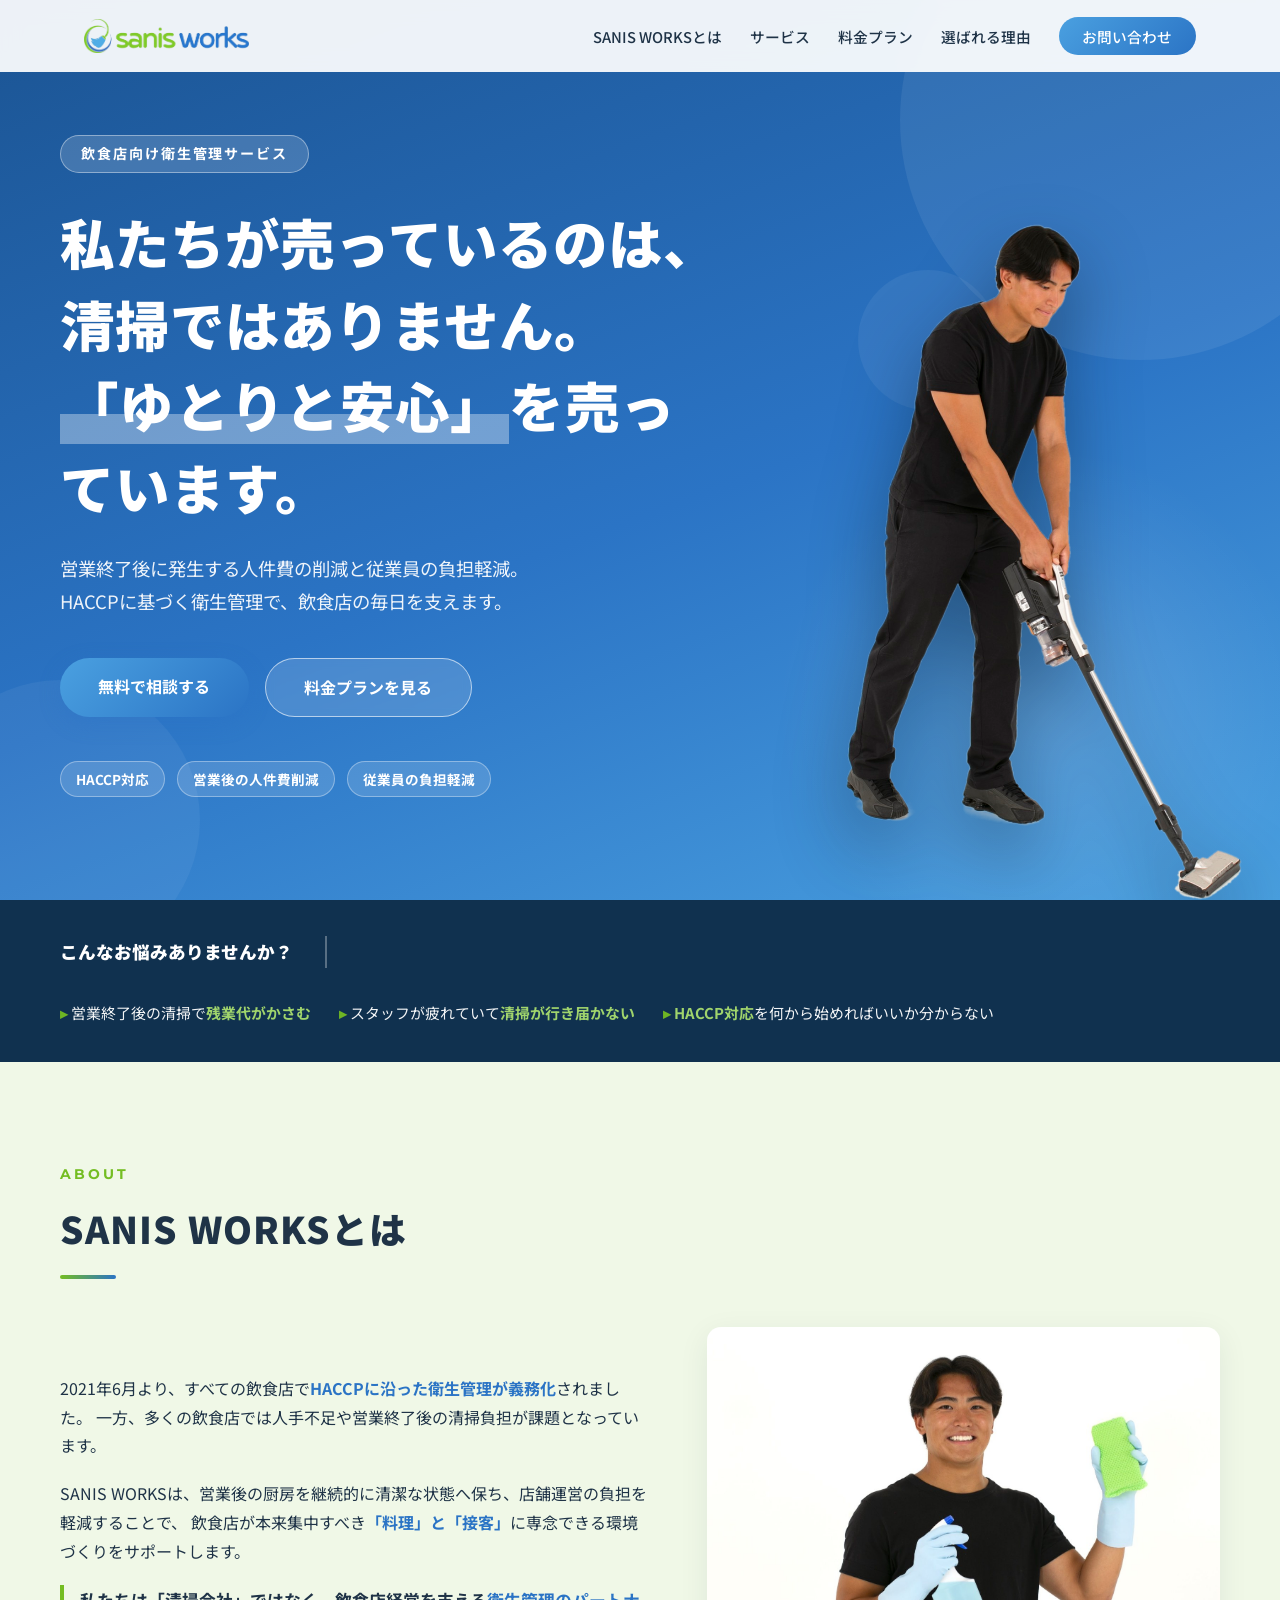
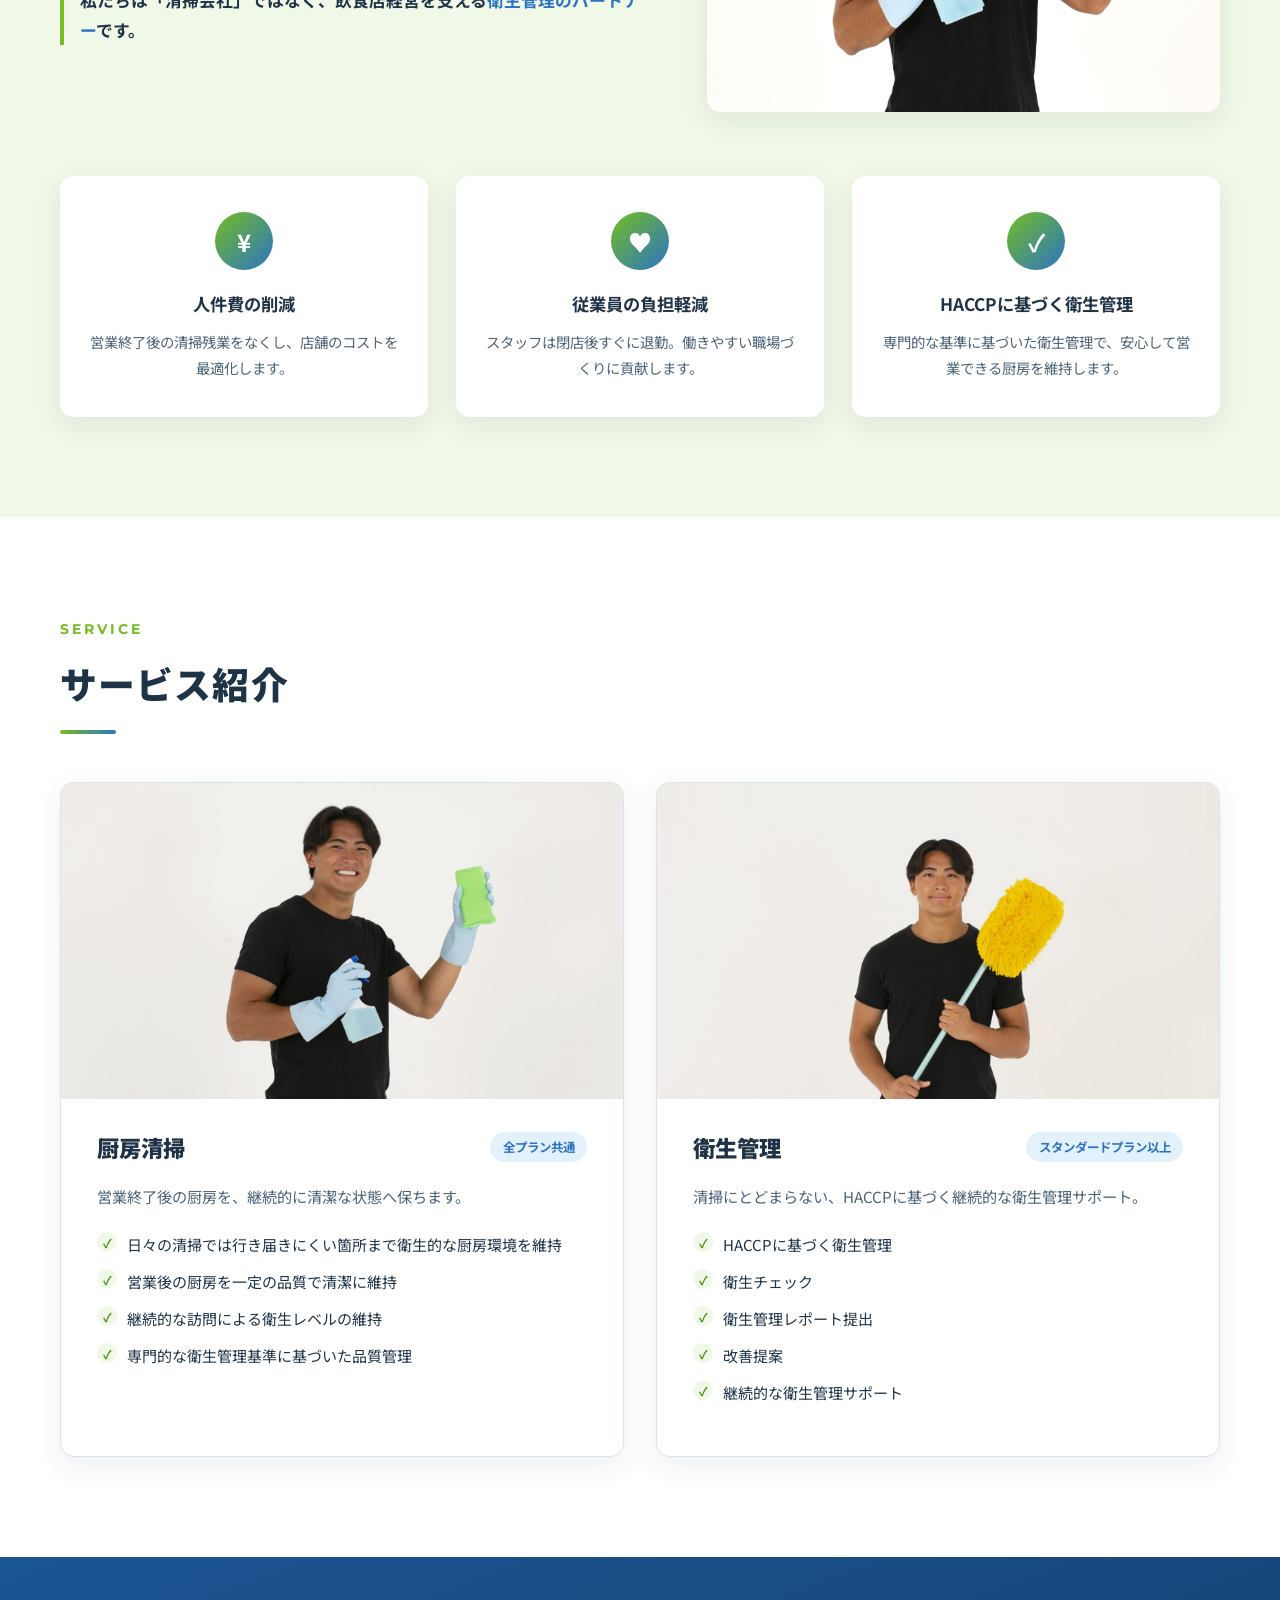
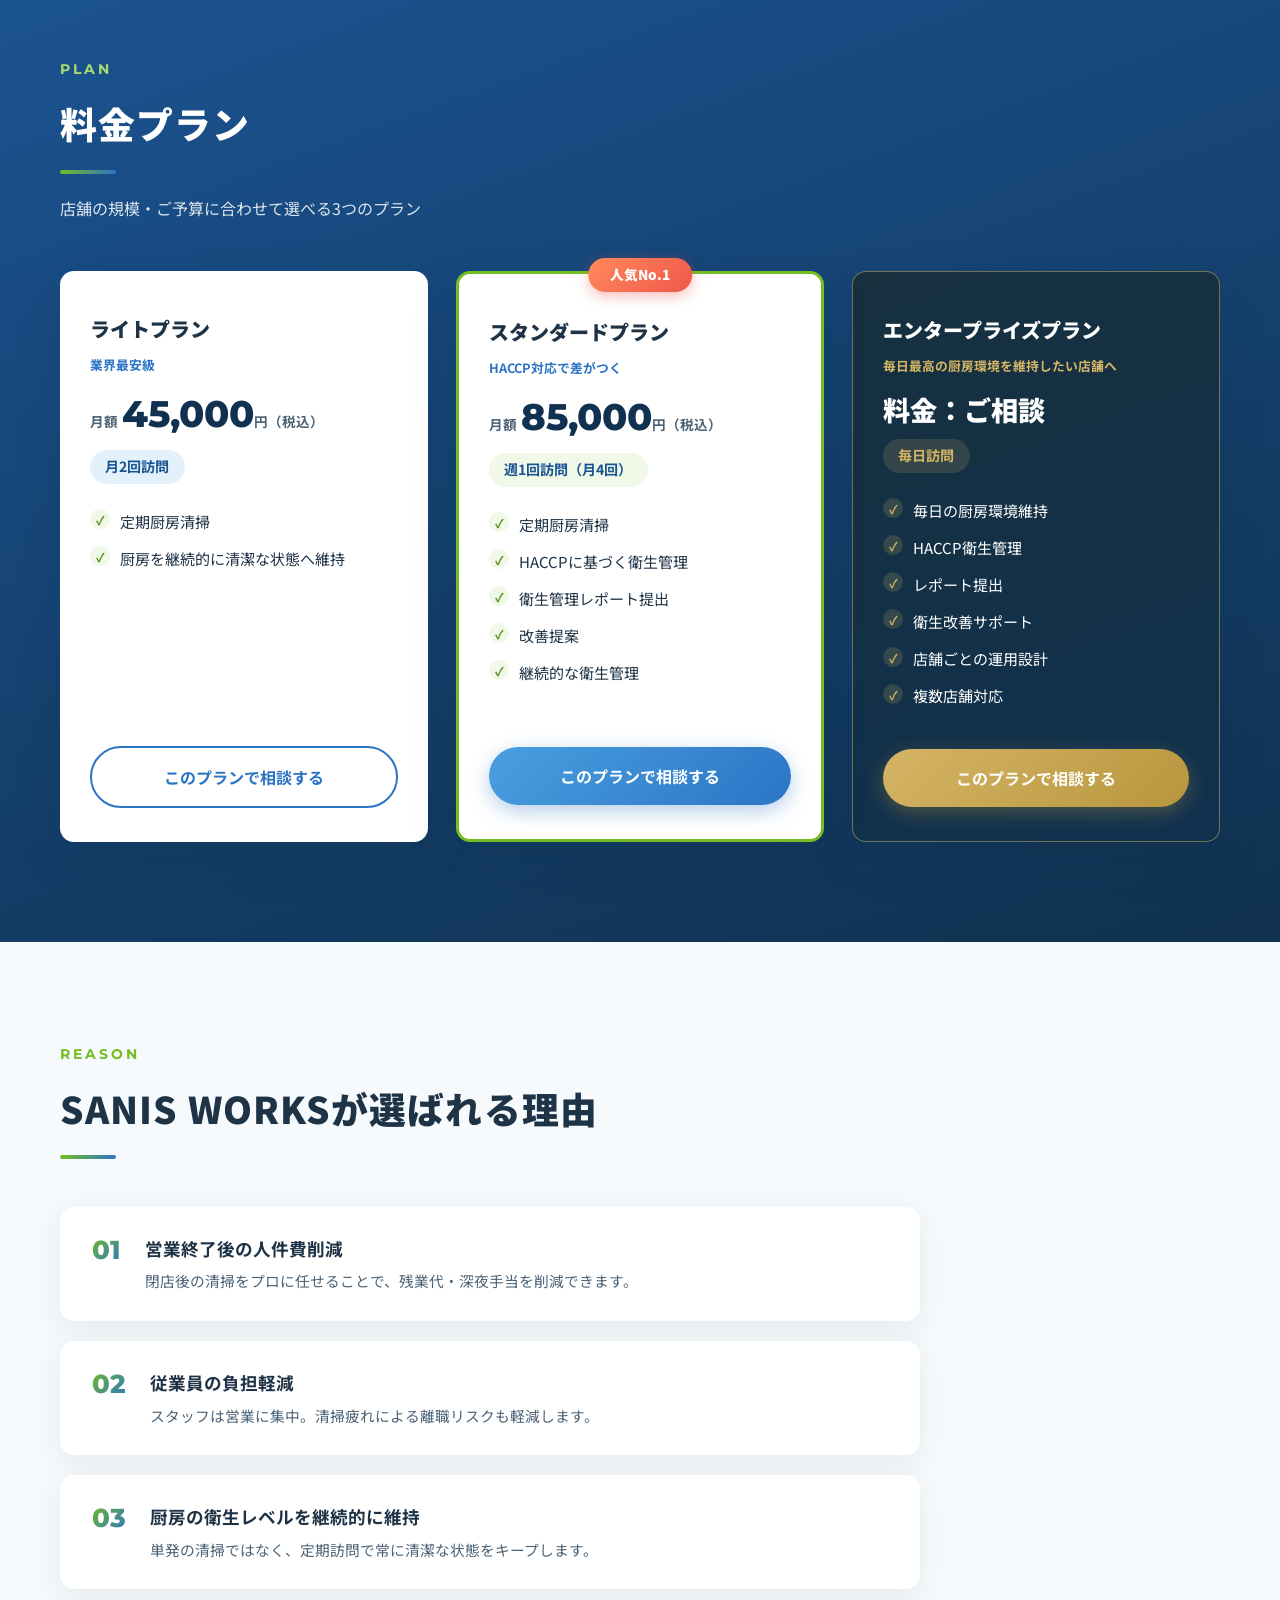
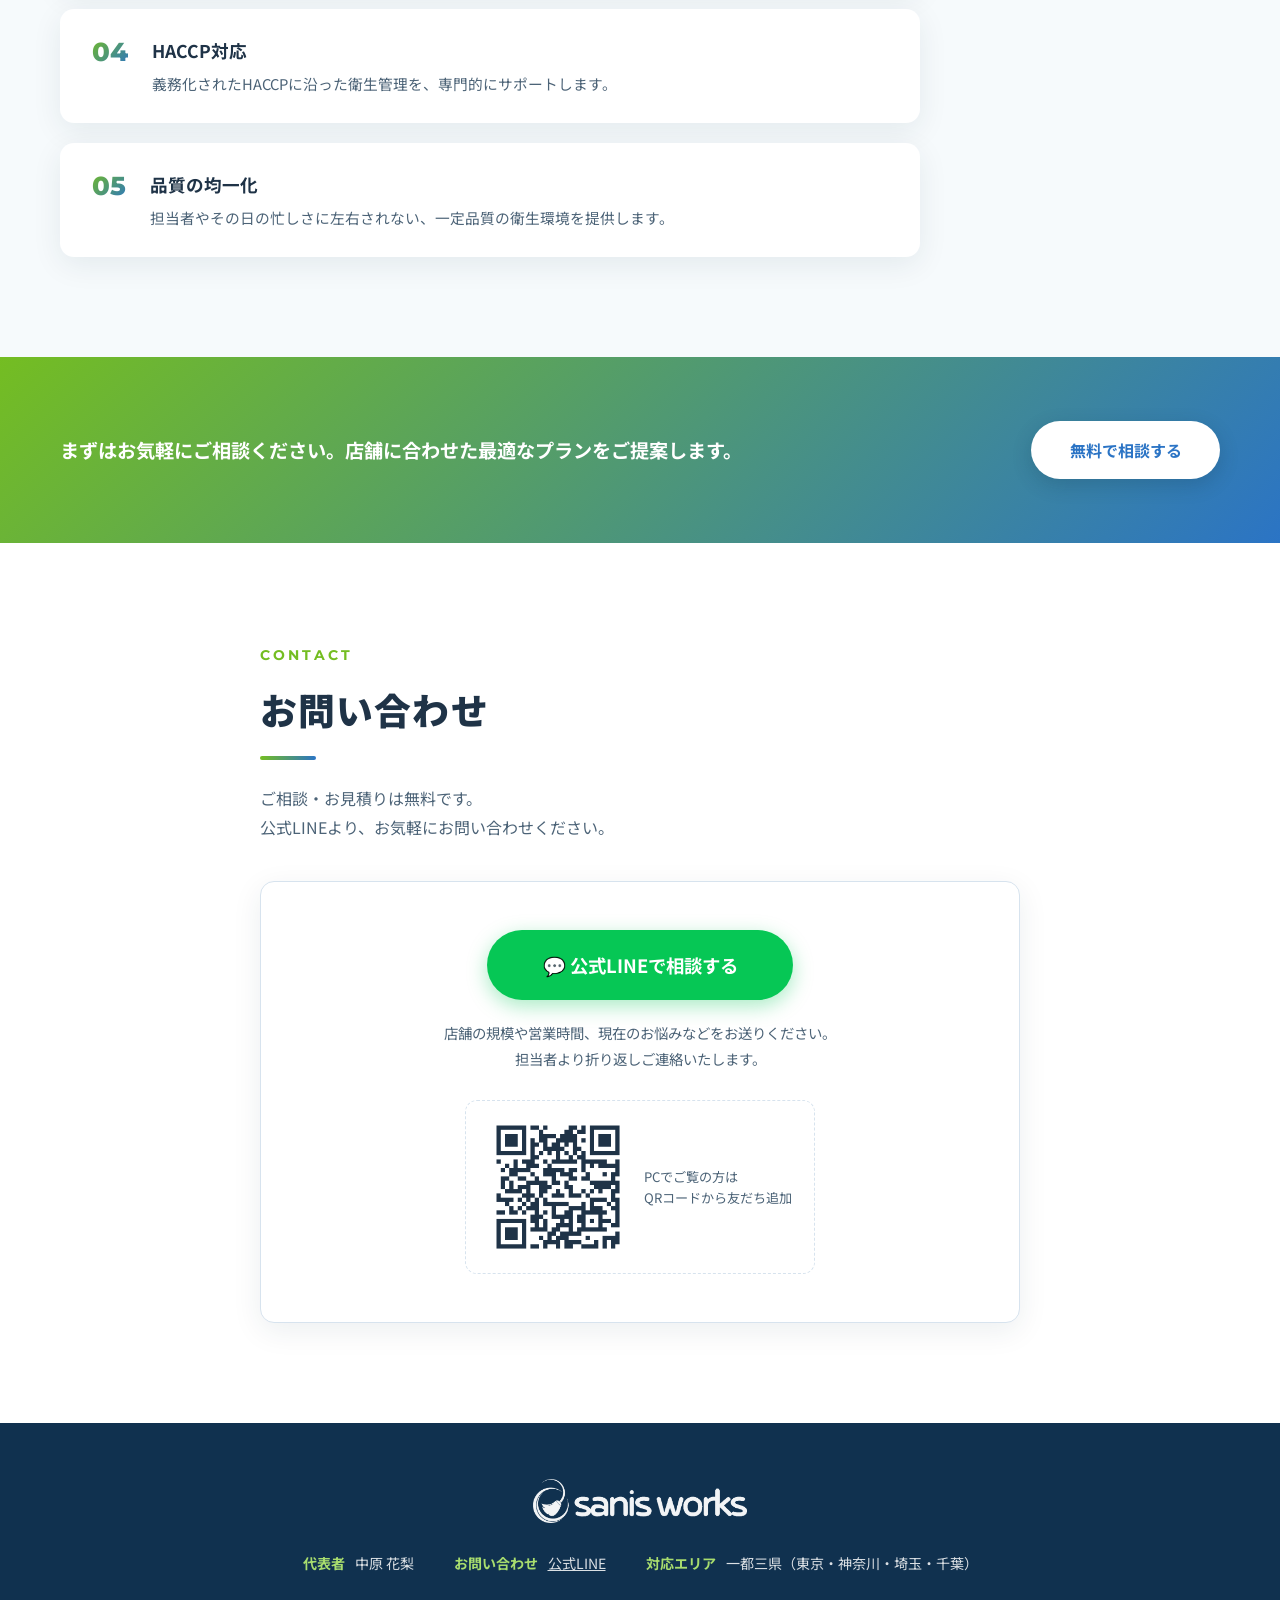
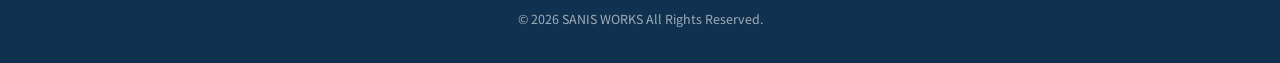
==== index.html @ 3b9fc200 "トップを再構成: 人物を切り抜いて背景に統合 - 掃除機写真の人物をフラッドフィルで切り抜き（hero-cutout.png） - デスクトップ: 右下に接地配置+背後にグロー、モバイル: テキスト下" ====
<!DOCTYPE html>
<html lang="ja">
<head>
  <meta charset="UTF-8">
  <meta name="viewport" content="width=device-width, initial-scale=1.0">
  <title>SANIS WORKS｜飲食店向け衛生管理サービス</title>
  <meta name="description" content="SANIS WORKSは飲食店向けの衛生管理会社です。営業終了後の厨房清掃とHACCPに基づく衛生管理で、人件費削減と従業員の負担軽減を実現します。">
  <meta property="og:title" content="SANIS WORKS｜飲食店向け衛生管理サービス">
  <meta property="og:description" content="私たちが売っているのは、清掃ではありません。営業終了後の人件費削減と従業員の負担軽減——「ゆとりと安心」をお届けします。">
  <meta property="og:type" content="website">
  <!-- TODO: ドメイン取得後、og:image は絶対URL（https://sanisworks.com/img/ogp.jpg）に変更 -->
  <meta property="og:image" content="img/ogp.jpg">
  <link rel="icon" type="image/png" sizes="32x32" href="img/favicon-32.png">
  <link rel="apple-touch-icon" href="img/apple-touch-icon.png">
  <link rel="preconnect" href="https://fonts.googleapis.com">
  <link rel="preconnect" href="https://fonts.gstatic.com" crossorigin>
  <link href="https://fonts.googleapis.com/css2?family=Noto+Sans+JP:wght@400;500;700;900&family=Montserrat:wght@600;700;800&display=swap" rel="stylesheet">
  <link rel="stylesheet" href="css/style.css">
</head>
<body>

  <!-- ヘッダー -->
  <header class="header" id="header">
    <div class="header__inner">
      <a href="#top" class="header__logo">
        <img src="img/logo-h.png" alt="SANIS WORKS">
      </a>
      <nav class="header__nav" id="global-nav" aria-label="グローバルナビゲーション">
        <ul>
          <li><a href="#about">SANIS WORKSとは</a></li>
          <li><a href="#service">サービス</a></li>
          <li><a href="#plan">料金プラン</a></li>
          <li><a href="#reason">選ばれる理由</a></li>
          <li><a href="#contact" class="header__cta">お問い合わせ</a></li>
        </ul>
      </nav>
      <button class="header__burger" id="burger" aria-label="メニューを開く" aria-expanded="false" aria-controls="global-nav">
        <span></span><span></span><span></span>
      </button>
    </div>
  </header>

  <main id="top">

    <!-- ヒーロー -->
    <section class="hero">
      <div class="hero__bg" aria-hidden="true">
        <div class="hero__bubble hero__bubble--1"></div>
        <div class="hero__bubble hero__bubble--2"></div>
        <div class="hero__bubble hero__bubble--3"></div>
      </div>
      <div class="hero__inner">
        <div class="hero__content">
        <p class="hero__eyebrow">飲食店向け衛生管理サービス</p>
        <h1 class="hero__title">
          私たちが売っているのは、<br>
          清掃ではありません。<br>
          <span class="hero__title-em">「ゆとりと安心」</span>を<br class="sp-only">売っています。
        </h1>
        <p class="hero__lead">
          営業終了後に発生する人件費の削減と従業員の負担軽減。<br class="pc-only">
          HACCPに基づく衛生管理で、飲食店の毎日を支えます。
        </p>
        <div class="hero__actions">
          <a href="#contact" class="btn btn--primary">無料で相談する</a>
          <a href="#plan" class="btn btn--ghost">料金プランを見る</a>
        </div>
        <ul class="hero__badges">
          <li>HACCP対応</li>
          <li>営業後の人件費削減</li>
          <li>従業員の負担軽減</li>
        </ul>
        </div>
      </div>
      <div class="hero__figure">
        <img src="img/hero-cutout.png" alt="掃除機で床を清掃するSANIS WORKSのスタッフ" width="720" height="1226">
      </div>
    </section>

    <!-- 課題提起バー -->
    <section class="problems" aria-label="飲食店のよくある課題">
      <div class="problems__inner">
        <p class="problems__title">こんなお悩みありませんか？</p>
        <ul class="problems__list">
          <li>営業終了後の清掃で<strong>残業代がかさむ</strong></li>
          <li>スタッフが疲れていて<strong>清掃が行き届かない</strong></li>
          <li><strong>HACCP対応</strong>を何から始めればいいか分からない</li>
        </ul>
      </div>
    </section>

    <!-- SANIS WORKSについて -->
    <section class="section about" id="about">
      <div class="section__inner">
        <p class="section__label">About</p>
        <h2 class="section__title">SANIS WORKSとは</h2>
        <div class="about__grid">
          <div class="about__text">
            <p>
              2021年6月より、すべての飲食店で<strong>HACCPに沿った衛生管理が義務化</strong>されました。
              一方、多くの飲食店では人手不足や営業終了後の清掃負担が課題となっています。
            </p>
            <p>
              SANIS WORKSは、営業後の厨房を継続的に清潔な状態へ保ち、店舗運営の負担を軽減することで、
              飲食店が本来集中すべき<strong>「料理」と「接客」</strong>に専念できる環境づくりをサポートします。
            </p>
            <p class="about__note">
              私たちは「清掃会社」ではなく、飲食店経営を支える<strong>衛生管理のパートナー</strong>です。
            </p>
          </div>
          <div class="about__visual">
            <img src="img/about.jpg" alt="笑顔で清掃道具を手にするSANIS WORKSのスタッフ">
          </div>
        </div>
        <div class="about__values">
          <div class="value-card">
            <div class="value-card__icon" aria-hidden="true">¥</div>
            <h3>人件費の削減</h3>
            <p>営業終了後の清掃残業をなくし、店舗のコストを最適化します。</p>
          </div>
          <div class="value-card">
            <div class="value-card__icon" aria-hidden="true">♥</div>
            <h3>従業員の負担軽減</h3>
            <p>スタッフは閉店後すぐに退勤。働きやすい職場づくりに貢献します。</p>
          </div>
          <div class="value-card">
            <div class="value-card__icon" aria-hidden="true">✓</div>
            <h3>HACCPに基づく衛生管理</h3>
            <p>専門的な基準に基づいた衛生管理で、安心して営業できる厨房を維持します。</p>
          </div>
        </div>
      </div>
    </section>

    <!-- サービス紹介 -->
    <section class="section service" id="service">
      <div class="section__inner">
        <p class="section__label">Service</p>
        <h2 class="section__title">サービス紹介</h2>
        <div class="service__grid">
          <article class="service-card">
            <div class="service-card__photo">
              <img src="img/service-cleaning.jpg" alt="清掃機材で床を清掃するスタッフ">
            </div>
            <div class="service-card__head">
              <h3>厨房清掃</h3>
              <p class="service-card__sub">全プラン共通</p>
            </div>
            <p class="service-card__lead">営業終了後の厨房を、継続的に清潔な状態へ保ちます。</p>
            <ul class="check-list">
              <li>日々の清掃では行き届きにくい箇所まで衛生的な厨房環境を維持</li>
              <li>営業後の厨房を一定の品質で清潔に維持</li>
              <li>継続的な訪問による衛生レベルの維持</li>
              <li>専門的な衛生管理基準に基づいた品質管理</li>
            </ul>
          </article>
          <article class="service-card">
            <div class="service-card__photo">
              <img src="img/service-hygiene.jpg" alt="除菌スプレーとスポンジを手にするスタッフ">
            </div>
            <div class="service-card__head">
              <h3>衛生管理</h3>
              <p class="service-card__sub">スタンダードプラン以上</p>
            </div>
            <p class="service-card__lead">清掃にとどまらない、HACCPに基づく継続的な衛生管理サポート。</p>
            <ul class="check-list">
              <li>HACCPに基づく衛生管理</li>
              <li>衛生チェック</li>
              <li>衛生管理レポート提出</li>
              <li>改善提案</li>
              <li>継続的な衛生管理サポート</li>
            </ul>
          </article>
        </div>
      </div>
    </section>

    <!-- 料金プラン -->
    <section class="section plan" id="plan">
      <div class="section__inner">
        <p class="section__label section__label--light">Plan</p>
        <h2 class="section__title section__title--light">料金プラン</h2>
        <p class="plan__lead">店舗の規模・ご予算に合わせて選べる3つのプラン</p>
        <div class="plan__grid">

          <article class="plan-card">
            <h3 class="plan-card__name">ライトプラン</h3>
            <p class="plan-card__tag">業界最安級</p>
            <p class="plan-card__price"><span class="plan-card__yen">月額</span>45,000<span class="plan-card__unit">円（税込）</span></p>
            <p class="plan-card__visit">月2回訪問</p>
            <ul class="check-list">
              <li>定期厨房清掃</li>
              <li>厨房を継続的に清潔な状態へ維持</li>
            </ul>
            <a href="#contact" class="btn btn--outline">このプランで相談する</a>
          </article>

          <article class="plan-card plan-card--featured">
            <p class="plan-card__ribbon">人気No.1</p>
            <h3 class="plan-card__name">スタンダードプラン</h3>
            <p class="plan-card__tag">HACCP対応で差がつく</p>
            <p class="plan-card__price"><span class="plan-card__yen">月額</span>85,000<span class="plan-card__unit">円（税込）</span></p>
            <p class="plan-card__visit">週1回訪問（月4回）</p>
            <ul class="check-list">
              <li>定期厨房清掃</li>
              <li>HACCPに基づく衛生管理</li>
              <li>衛生管理レポート提出</li>
              <li>改善提案</li>
              <li>継続的な衛生管理</li>
            </ul>
            <a href="#contact" class="btn btn--primary">このプランで相談する</a>
          </article>

          <article class="plan-card plan-card--premium">
            <h3 class="plan-card__name">エンタープライズプラン</h3>
            <p class="plan-card__tag">毎日最高の厨房環境を維持したい店舗へ</p>
            <p class="plan-card__price plan-card__price--consult">料金：ご相談</p>
            <p class="plan-card__visit">毎日訪問</p>
            <ul class="check-list">
              <li>毎日の厨房環境維持</li>
              <li>HACCP衛生管理</li>
              <li>レポート提出</li>
              <li>衛生改善サポート</li>
              <li>店舗ごとの運用設計</li>
              <li>複数店舗対応</li>
            </ul>
            <a href="#contact" class="btn btn--gold">このプランで相談する</a>
          </article>

        </div>
      </div>
    </section>

    <!-- 選ばれる理由 -->
    <section class="section reason" id="reason">
      <div class="section__inner">
        <p class="section__label">Reason</p>
        <h2 class="section__title">SANIS WORKSが選ばれる理由</h2>
        <ol class="reason__list">
          <li class="reason-item">
            <span class="reason-item__num">01</span>
            <div>
              <h3>営業終了後の人件費削減</h3>
              <p>閉店後の清掃をプロに任せることで、残業代・深夜手当を削減できます。</p>
            </div>
          </li>
          <li class="reason-item">
            <span class="reason-item__num">02</span>
            <div>
              <h3>従業員の負担軽減</h3>
              <p>スタッフは営業に集中。清掃疲れによる離職リスクも軽減します。</p>
            </div>
          </li>
          <li class="reason-item">
            <span class="reason-item__num">03</span>
            <div>
              <h3>厨房の衛生レベルを継続的に維持</h3>
              <p>単発の清掃ではなく、定期訪問で常に清潔な状態をキープします。</p>
            </div>
          </li>
          <li class="reason-item">
            <span class="reason-item__num">04</span>
            <div>
              <h3>HACCP対応</h3>
              <p>義務化されたHACCPに沿った衛生管理を、専門的にサポートします。</p>
            </div>
          </li>
          <li class="reason-item">
            <span class="reason-item__num">05</span>
            <div>
              <h3>品質の均一化</h3>
              <p>担当者やその日の忙しさに左右されない、一定品質の衛生環境を提供します。</p>
            </div>
          </li>
        </ol>
      </div>
    </section>

    <!-- CTA -->
    <section class="cta-band">
      <div class="cta-band__inner">
        <p class="cta-band__text">まずはお気軽にご相談ください。<br class="sp-only">店舗に合わせた最適なプランをご提案します。</p>
        <a href="#contact" class="btn btn--white">無料で相談する</a>
      </div>
    </section>

    <!-- お問い合わせ -->
    <section class="section contact" id="contact">
      <div class="section__inner section__inner--narrow">
        <p class="section__label">Contact</p>
        <h2 class="section__title">お問い合わせ</h2>
        <p class="contact__lead">
          ご相談・お見積りは無料です。<br>
          公式LINEより、お気軽にお問い合わせください。
        </p>
        <div class="contact__line">
          <a href="https://line.me/R/ti/p/@403xkrav" target="_blank" rel="noopener" class="btn btn--line">公式LINEで相談する</a>
          <p class="contact__line-note">店舗の規模や営業時間、現在のお悩みなどをお送りください。<br>担当者より折り返しご連絡いたします。</p>
          <div class="contact__qr">
            <img src="img/line-qr.png" alt="SANIS WORKS 公式LINE 友だち追加用QRコード" width="140" height="140">
            <p>PCでご覧の方は<br>QRコードから友だち追加</p>
          </div>
        </div>
      </div>
    </section>

  </main>

  <!-- フッター -->
  <footer class="footer">
    <div class="footer__inner">
      <p class="footer__logo"><img src="img/logo-h-white.png" alt="SANIS WORKS"></p>
      <dl class="footer__info">
        <div><dt>代表者</dt><dd>中原 花梨</dd></div>
        <div><dt>お問い合わせ</dt><dd><a href="https://line.me/R/ti/p/@403xkrav" target="_blank" rel="noopener">公式LINE</a></dd></div>
        <div><dt>対応エリア</dt><dd>一都三県（東京・神奈川・埼玉・千葉）</dd></div>
      </dl>
      <p class="footer__copy">&copy; <span id="year">2026</span> SANIS WORKS All Rights Reserved.</p>
    </div>
  </footer>

  <script src="js/main.js"></script>
</body>
</html>
---- css/style.css ----
/* =====================================================
   SANIS WORKS — 飲食店向け衛生管理サービス
   ===================================================== */

:root {
  /* ロゴから採取したブランドカラー */
  --c-primary: #2b74c5;        /* ロゴブルー（信頼） */
  --c-primary-dark: #1b5493;
  --c-accent: #74bd22;         /* ロゴグリーン（清潔感・フレッシュ） */
  --c-sky-deep: #4aa0e0;       /* ロゴスカイブルー */
  --c-sky: #e3f1fc;
  --c-mint: #f0f8e7;
  --c-navy: #10314f;           /* 濃紺（エンタープライズ・フッター） */
  --c-gold: #b8963e;
  --c-text: #1f3347;
  --c-text-sub: #4c6377;
  --c-bg: #ffffff;
  --c-line: #d7e3ee;
  --font-jp: "Noto Sans JP", "Hiragino Kaku Gothic ProN", sans-serif;
  --font-en: "Montserrat", sans-serif;
  --header-h: 72px;
  --radius: 14px;
  --shadow: 0 8px 30px rgba(15, 46, 61, 0.08);
  --shadow-lg: 0 16px 48px rgba(15, 46, 61, 0.14);
}

* { margin: 0; padding: 0; box-sizing: border-box; }

html { scroll-behavior: smooth; scroll-padding-top: var(--header-h); }

body {
  font-family: var(--font-jp);
  color: var(--c-text);
  background: var(--c-bg);
  line-height: 1.8;
  -webkit-font-smoothing: antialiased;
}

img { max-width: 100%; height: auto; display: block; }
ul, ol { list-style: none; }
a { color: inherit; text-decoration: none; }

.sp-only { display: none; }
@media (max-width: 767px) {
  .sp-only { display: inline; }
  .pc-only { display: none; }
}

/* ---------- ボタン ---------- */
.btn {
  display: inline-block;
  padding: 0.9em 2.4em;
  border-radius: 999px;
  font-weight: 700;
  font-size: 1rem;
  text-align: center;
  transition: transform 0.2s ease, box-shadow 0.2s ease, background 0.2s ease, color 0.2s ease;
  cursor: pointer;
  border: none;
}
.btn:hover { transform: translateY(-2px); }

.btn--primary {
  background: linear-gradient(135deg, var(--c-sky-deep), var(--c-primary));
  color: #fff;
  box-shadow: 0 6px 20px rgba(43, 116, 197, 0.35);
}
.btn--primary:hover { box-shadow: 0 10px 26px rgba(43, 116, 197, 0.45); }

.btn--ghost {
  background: rgba(255, 255, 255, 0.14);
  color: #fff;
  border: 1px solid rgba(255, 255, 255, 0.6);
  backdrop-filter: blur(4px);
}
.btn--ghost:hover { background: rgba(255, 255, 255, 0.26); }

.btn--outline {
  background: #fff;
  color: var(--c-primary);
  border: 2px solid var(--c-primary);
}
.btn--outline:hover { background: var(--c-sky); }

.btn--gold {
  background: linear-gradient(135deg, #d4b565, var(--c-gold));
  color: #fff;
  box-shadow: 0 6px 20px rgba(184, 150, 62, 0.35);
}

.btn--white {
  background: #fff;
  color: var(--c-primary);
  box-shadow: 0 6px 20px rgba(15, 46, 61, 0.2);
}

.btn--wide { width: 100%; font-size: 1.1rem; padding: 1.1em; }

/* ---------- ヘッダー ---------- */
.header {
  position: fixed;
  inset: 0 0 auto 0;
  height: var(--header-h);
  background: rgba(255, 255, 255, 0.92);
  backdrop-filter: blur(10px);
  z-index: 100;
  transition: box-shadow 0.3s ease;
}
.header.is-scrolled { box-shadow: 0 2px 16px rgba(15, 46, 61, 0.1); }

.header__inner {
  max-width: 1160px;
  margin: 0 auto;
  height: 100%;
  padding: 0 24px;
  display: flex;
  align-items: center;
  justify-content: space-between;
}

.header__logo {
  display: flex;
  align-items: center;
}
.header__logo img { height: 34px; width: auto; }

.header__nav ul {
  display: flex;
  align-items: center;
  gap: 28px;
}
.header__nav a {
  font-size: 0.92rem;
  font-weight: 500;
  color: var(--c-text);
  position: relative;
}
.header__nav a:not(.header__cta)::after {
  content: "";
  position: absolute;
  left: 0;
  bottom: -6px;
  width: 100%;
  height: 2px;
  background: var(--c-accent);
  transform: scaleX(0);
  transition: transform 0.25s ease;
}
.header__nav a:not(.header__cta):hover::after { transform: scaleX(1); }

.header__cta {
  background: linear-gradient(135deg, var(--c-sky-deep), var(--c-primary));
  color: #fff !important;
  padding: 0.6em 1.6em;
  border-radius: 999px;
  font-weight: 700;
}

.header__burger { display: none; }

/* ---------- ヒーロー ---------- */
.hero {
  position: relative;
  min-height: min(100svh, 920px);
  display: flex;
  align-items: center;
  background: linear-gradient(160deg, var(--c-primary-dark) 0%, var(--c-primary) 55%, var(--c-sky-deep) 100%);
  overflow: hidden;
  padding: calc(var(--header-h) + 40px) 24px 80px;
}

.hero__bg { position: absolute; inset: 0; pointer-events: none; }
.hero__bubble {
  position: absolute;
  border-radius: 50%;
  background: rgba(255, 255, 255, 0.07);
}
.hero__bubble--1 { width: 480px; height: 480px; top: -120px; right: -100px; }
.hero__bubble--2 { width: 280px; height: 280px; bottom: -60px; left: -80px; background: rgba(255,255,255,0.05); }
.hero__bubble--3 { width: 140px; height: 140px; top: 30%; right: 22%; background: rgba(255,255,255,0.06); }

.hero__inner {
  position: relative;
  max-width: 1160px;
  margin: 0 auto;
  width: 100%;
  color: #fff;
}

.hero__content {
  max-width: 660px;
  position: relative;
  z-index: 2;
}

/* 人物切り抜き: 背景に直接立たせる */
.hero__figure {
  position: absolute;
  bottom: 0;
  right: max(3vw, calc((100% - 1300px) / 2));
  width: clamp(280px, 31vw, 450px);
  z-index: 1;
  pointer-events: none;
}
.hero__figure::before {
  content: "";
  position: absolute;
  left: 50%;
  bottom: -12%;
  width: 135%;
  aspect-ratio: 1;
  transform: translateX(-50%);
  border-radius: 50%;
  background: radial-gradient(circle, rgba(255, 255, 255, 0.16) 0%, rgba(255, 255, 255, 0.05) 45%, transparent 70%);
}
.hero__figure img {
  position: relative;
  width: 100%;
  display: block;
  filter: drop-shadow(0 30px 36px rgba(7, 28, 48, 0.45));
}

.hero__eyebrow {
  display: inline-block;
  font-size: 0.88rem;
  font-weight: 700;
  letter-spacing: 0.14em;
  background: rgba(255, 255, 255, 0.16);
  border: 1px solid rgba(255, 255, 255, 0.4);
  padding: 0.4em 1.4em;
  border-radius: 999px;
  margin-bottom: 28px;
}

.hero__title {
  font-size: clamp(1.9rem, 4.6vw, 3.4rem);
  font-weight: 900;
  line-height: 1.5;
  letter-spacing: 0.02em;
  margin-bottom: 24px;
  text-wrap: balance;
}
.hero__title-em {
  background: linear-gradient(transparent 62%, rgba(255, 255, 255, 0.35) 62%);
  padding: 0 0.08em;
}

.hero__lead {
  font-size: clamp(0.95rem, 1.6vw, 1.15rem);
  opacity: 0.92;
  margin-bottom: 40px;
}

.hero__actions {
  display: flex;
  gap: 16px;
  flex-wrap: wrap;
  margin-bottom: 44px;
}

.hero__badges {
  display: flex;
  gap: 12px;
  flex-wrap: wrap;
}
.hero__badges li {
  font-size: 0.85rem;
  font-weight: 700;
  background: rgba(255, 255, 255, 0.14);
  border: 1px solid rgba(255, 255, 255, 0.35);
  padding: 0.35em 1.1em;
  border-radius: 999px;
}

/* ---------- 課題提起 ---------- */
.problems {
  background: var(--c-navy);
  color: #fff;
  padding: 36px 24px;
}
.problems__inner {
  max-width: 1160px;
  margin: 0 auto;
  display: flex;
  align-items: center;
  gap: 32px;
  flex-wrap: wrap;
}
.problems__title {
  font-weight: 900;
  font-size: 1.1rem;
  white-space: nowrap;
  border-right: 2px solid rgba(255,255,255,0.3);
  padding-right: 32px;
}
.problems__list {
  display: flex;
  gap: 28px;
  flex-wrap: wrap;
  font-size: 0.93rem;
  opacity: 0.95;
}
.problems__list li::before { content: "▸ "; color: var(--c-accent); font-weight: 700; }
.problems__list strong { color: #a8dd6e; }

/* ---------- セクション共通 ---------- */
.section { padding: 100px 24px; }
.section__inner { max-width: 1160px; margin: 0 auto; }
.section__inner--narrow { max-width: 760px; }

.section__label {
  font-family: var(--font-en);
  font-weight: 700;
  font-size: 0.85rem;
  letter-spacing: 0.22em;
  text-transform: uppercase;
  color: var(--c-accent);
  margin-bottom: 8px;
}
.section__title {
  font-size: clamp(1.6rem, 3.2vw, 2.3rem);
  font-weight: 900;
  letter-spacing: 0.03em;
  margin-bottom: 48px;
  position: relative;
  padding-bottom: 18px;
}
.section__title::after {
  content: "";
  position: absolute;
  left: 0;
  bottom: 0;
  width: 56px;
  height: 4px;
  border-radius: 2px;
  background: linear-gradient(90deg, var(--c-accent), var(--c-primary));
}
.section__label--light { color: #a8dd6e; }
.section__title--light { color: #fff; }

/* ---------- About ---------- */
.about { background: var(--c-mint); }

.about__grid {
  display: grid;
  grid-template-columns: 1.15fr 1fr;
  gap: 56px;
  align-items: center;
  margin-bottom: 64px;
}
.about__text p { margin-bottom: 1.2em; }
.about__text strong { color: var(--c-primary); }
.about__note {
  font-weight: 700;
  font-size: 1.05rem;
  border-left: 4px solid var(--c-accent);
  padding-left: 16px;
}

.about__visual img {
  aspect-ratio: 4 / 3;
  width: 100%;
  object-fit: cover;
  border-radius: var(--radius);
  box-shadow: var(--shadow);
}

.about__values {
  display: grid;
  grid-template-columns: repeat(3, 1fr);
  gap: 28px;
}
.value-card {
  background: #fff;
  border-radius: var(--radius);
  padding: 36px 28px;
  box-shadow: var(--shadow);
  text-align: center;
  transition: transform 0.25s ease, box-shadow 0.25s ease;
}
.value-card:hover { transform: translateY(-6px); box-shadow: var(--shadow-lg); }
.value-card__icon {
  width: 58px;
  height: 58px;
  margin: 0 auto 18px;
  border-radius: 50%;
  background: linear-gradient(135deg, var(--c-accent), var(--c-primary));
  color: #fff;
  font-size: 1.5rem;
  font-weight: 700;
  display: grid;
  place-items: center;
}
.value-card h3 { font-size: 1.08rem; margin-bottom: 10px; }
.value-card p { font-size: 0.9rem; color: var(--c-text-sub); }

/* ---------- Service ---------- */
.service__grid {
  display: grid;
  grid-template-columns: 1fr 1fr;
  gap: 32px;
}
.service-card {
  border: 1px solid var(--c-line);
  border-radius: var(--radius);
  padding: 40px 36px;
  background: #fff;
  box-shadow: var(--shadow);
  overflow: hidden;
  transition: transform 0.25s ease, box-shadow 0.25s ease;
}
.service-card__photo {
  margin: -40px -36px 28px;
  background: #fafcfe;
}
.service-card__photo img {
  width: 100%;
  aspect-ratio: 16 / 9;
  object-fit: cover;
  display: block;
}
.service-card:hover { transform: translateY(-6px); box-shadow: var(--shadow-lg); }
.service-card__head {
  display: flex;
  align-items: center;
  justify-content: space-between;
  gap: 12px;
  flex-wrap: wrap;
  margin-bottom: 16px;
}
.service-card__head h3 { font-size: 1.4rem; font-weight: 900; }
.service-card__sub {
  font-size: 0.78rem;
  font-weight: 700;
  color: var(--c-primary);
  background: var(--c-sky);
  padding: 0.3em 1em;
  border-radius: 999px;
}
.service-card__lead { color: var(--c-text-sub); margin-bottom: 20px; font-size: 0.95rem; }

.check-list li {
  position: relative;
  padding-left: 30px;
  margin-bottom: 10px;
  font-size: 0.94rem;
}
.check-list li::before {
  content: "✓";
  position: absolute;
  left: 0;
  top: 0.1em;
  width: 20px;
  height: 20px;
  border-radius: 50%;
  background: var(--c-mint);
  color: #4f8c12;
  font-size: 0.75rem;
  font-weight: 700;
  display: grid;
  place-items: center;
}

/* ---------- Plan ---------- */
.plan {
  background: linear-gradient(160deg, var(--c-primary-dark), var(--c-navy));
}
.plan__lead {
  color: rgba(255, 255, 255, 0.85);
  margin: -28px 0 48px;
}
.plan__grid {
  display: grid;
  grid-template-columns: repeat(3, 1fr);
  gap: 28px;
  align-items: stretch;
}

.plan-card {
  background: #fff;
  border-radius: var(--radius);
  padding: 40px 30px 34px;
  display: flex;
  flex-direction: column;
  gap: 6px;
  box-shadow: var(--shadow-lg);
  position: relative;
  transition: transform 0.25s ease;
}
.plan-card:hover { transform: translateY(-6px); }

.plan-card__name { font-size: 1.25rem; font-weight: 900; }
.plan-card__tag {
  font-size: 0.8rem;
  font-weight: 700;
  color: var(--c-primary);
  margin-bottom: 10px;
}
.plan-card__price {
  font-family: var(--font-en);
  font-size: 2.3rem;
  font-weight: 800;
  color: var(--c-navy);
  line-height: 1.2;
}
.plan-card__yen, .plan-card__unit {
  font-family: var(--font-jp);
  font-size: 0.85rem;
  font-weight: 700;
  color: var(--c-text-sub);
}
.plan-card__yen { margin-right: 4px; }
.plan-card__price--consult { font-size: 1.7rem; font-family: var(--font-jp); font-weight: 900; }
.plan-card__visit {
  font-size: 0.88rem;
  font-weight: 700;
  background: var(--c-sky);
  color: var(--c-primary-dark);
  display: inline-block;
  align-self: flex-start;
  padding: 0.3em 1.1em;
  border-radius: 999px;
  margin: 8px 0 18px;
}
.plan-card .check-list { flex: 1; margin-bottom: 24px; }
.plan-card .btn { align-self: stretch; }

/* スタンダード（推し） */
.plan-card--featured {
  border: 3px solid var(--c-accent);
  transform: scale(1.05);
  z-index: 1;
}
.plan-card--featured:hover { transform: scale(1.05) translateY(-6px); }
.plan-card__ribbon {
  position: absolute;
  top: -16px;
  left: 50%;
  transform: translateX(-50%);
  background: linear-gradient(135deg, #ff8a5c, #f0564a);
  color: #fff;
  font-weight: 900;
  font-size: 0.85rem;
  padding: 0.35em 1.6em;
  border-radius: 999px;
  box-shadow: 0 4px 14px rgba(240, 86, 74, 0.4);
  white-space: nowrap;
}
.plan-card--featured .plan-card__visit { background: var(--c-mint); }

/* エンタープライズ（高級感） */
.plan-card--premium {
  background: linear-gradient(160deg, #16303e, var(--c-navy));
  color: #fff;
  border: 1px solid rgba(212, 181, 101, 0.5);
}
.plan-card--premium .plan-card__tag { color: #d4b565; }
.plan-card--premium .plan-card__price--consult { color: #fff; }
.plan-card--premium .plan-card__visit {
  background: rgba(212, 181, 101, 0.16);
  color: #d4b565;
}
.plan-card--premium .check-list li::before {
  background: rgba(212, 181, 101, 0.18);
  color: #d4b565;
}

/* ---------- Reason ---------- */
.reason { background: #f6fafc; }
.reason__list {
  display: grid;
  gap: 20px;
  max-width: 860px;
}
.reason-item {
  display: flex;
  gap: 24px;
  align-items: flex-start;
  background: #fff;
  border-radius: var(--radius);
  padding: 26px 32px;
  box-shadow: var(--shadow);
  transition: transform 0.25s ease, box-shadow 0.25s ease;
}
.reason-item:hover { transform: translateX(6px); box-shadow: var(--shadow-lg); }
.reason-item__num {
  font-family: var(--font-en);
  font-weight: 800;
  font-size: 1.6rem;
  background: linear-gradient(135deg, var(--c-accent), var(--c-primary));
  -webkit-background-clip: text;
  background-clip: text;
  color: transparent;
  line-height: 1.3;
}
.reason-item h3 { font-size: 1.1rem; margin-bottom: 4px; }
.reason-item p { font-size: 0.92rem; color: var(--c-text-sub); }

/* ---------- CTAバンド ---------- */
.cta-band {
  background: linear-gradient(135deg, var(--c-accent), var(--c-primary));
  padding: 64px 24px;
}
.cta-band__inner {
  max-width: 1160px;
  margin: 0 auto;
  display: flex;
  align-items: center;
  justify-content: space-between;
  gap: 28px;
  flex-wrap: wrap;
  color: #fff;
}
.cta-band__text { font-size: 1.2rem; font-weight: 700; }

/* ---------- Contact ---------- */
.contact__lead { margin: -24px 0 40px; color: var(--c-text-sub); }

.contact__line {
  background: #fff;
  border: 1px solid var(--c-line);
  border-radius: var(--radius);
  padding: 48px 40px;
  box-shadow: var(--shadow);
  text-align: center;
}
.btn--line {
  background: #06c755;
  color: #fff;
  font-size: 1.15rem;
  padding: 1em 3em;
  box-shadow: 0 6px 20px rgba(6, 199, 85, 0.35);
}
.btn--line:hover { box-shadow: 0 10px 26px rgba(6, 199, 85, 0.45); }
.btn--line::before { content: "💬 "; }
.contact__line-note {
  font-size: 0.9rem;
  color: var(--c-text-sub);
  margin: 20px 0 28px;
}
.contact__qr {
  display: inline-flex;
  align-items: center;
  gap: 16px;
  padding: 16px 22px;
  border: 1px dashed var(--c-line);
  border-radius: 12px;
  text-align: left;
}
.contact__qr img { border-radius: 6px; }
.contact__qr p { font-size: 0.82rem; color: var(--c-text-sub); line-height: 1.6; }

/* ---------- フッター ---------- */
.footer {
  background: var(--c-navy);
  color: #fff;
  padding: 56px 24px 32px;
}
.footer__inner { max-width: 1160px; margin: 0 auto; text-align: center; }
.footer__logo { margin-bottom: 28px; }
.footer__logo img { height: 44px; width: auto; margin: 0 auto; opacity: 0.95; }
.footer__info {
  display: flex;
  justify-content: center;
  gap: 40px;
  flex-wrap: wrap;
  margin-bottom: 32px;
  font-size: 0.88rem;
}
.footer__info div { display: flex; gap: 10px; }
.footer__info dt { font-weight: 700; color: #a8dd6e; }
.footer__info dd { opacity: 0.85; }
.footer__info dd a { text-decoration: underline; }
.footer__info dd a:hover { opacity: 0.8; }
.footer__copy { font-size: 0.78rem; opacity: 0.6; }

/* ---------- スクロールアニメーション ---------- */
.fade-up {
  opacity: 0;
  transform: translateY(28px);
  transition: opacity 0.7s ease, transform 0.7s ease;
}
.fade-up.is-visible { opacity: 1; transform: translateY(0); }
@media (prefers-reduced-motion: reduce) {
  html { scroll-behavior: auto; }
  .fade-up { opacity: 1; transform: none; transition: none; }
}

/* =====================================================
   レスポンシブ
   ===================================================== */
/* ヘッダー: ナビが折り返す前にハンバーガーへ切り替え */
@media (max-width: 1079px) {
  .header__burger {
    display: flex;
    flex-direction: column;
    justify-content: center;
    gap: 5px;
    width: 44px;
    height: 44px;
    background: none;
    border: none;
    cursor: pointer;
    z-index: 110;
  }
  .header__burger span {
    display: block;
    width: 24px;
    height: 2px;
    margin: 0 auto;
    background: var(--c-navy);
    border-radius: 2px;
    transition: transform 0.3s ease, opacity 0.3s ease;
  }
  .header__burger.is-open span:nth-child(1) { transform: translateY(7px) rotate(45deg); }
  .header__burger.is-open span:nth-child(2) { opacity: 0; }
  .header__burger.is-open span:nth-child(3) { transform: translateY(-7px) rotate(-45deg); }

  .header__nav {
    position: fixed;
    inset: var(--header-h) 0 auto 0;
    background: rgba(255, 255, 255, 0.98);
    box-shadow: 0 12px 30px rgba(15, 46, 61, 0.15);
    transform: translateY(-120%);
    visibility: hidden;
    transition: transform 0.35s ease, visibility 0s 0.35s;
  }
  .header__nav.is-open {
    transform: translateY(0);
    visibility: visible;
    transition: transform 0.35s ease;
  }
  .header__nav ul {
    flex-direction: column;
    gap: 0;
    padding: 12px 0 24px;
  }
  .header__nav li { width: 100%; text-align: center; }
  .header__nav a { display: block; padding: 14px 0; font-size: 1rem; }
  .header__nav .header__cta {
    display: inline-block;
    margin-top: 12px;
    padding: 0.7em 2.4em;
  }
}

@media (max-width: 1023px) {
  /* タブレット以下: 人物はテキストの下・中央、足元をセクション下端に接地 */
  .hero { flex-direction: column; justify-content: center; padding-bottom: 0; }
  .hero__figure {
    position: static;
    margin: 44px auto 0;
    width: min(56vw, 320px);
  }
  .plan__grid { grid-template-columns: 1fr; max-width: 520px; margin: 0 auto; gap: 40px; }
  .plan-card--featured { transform: none; }
  .plan-card--featured:hover { transform: translateY(-6px); }
  .about__grid { grid-template-columns: 1fr; gap: 36px; }
  .about__values { grid-template-columns: 1fr; max-width: 520px; margin: 0 auto; }
  .service__grid { grid-template-columns: 1fr; max-width: 640px; margin: 0 auto; }
}

@media (max-width: 767px) {
  :root { --header-h: 60px; }
  .section { padding: 72px 20px; }

  .hero__actions .btn { width: 100%; }
  .hero__figure { width: min(62vw, 280px); margin-top: 36px; }

  .problems__inner { flex-direction: column; align-items: flex-start; gap: 16px; }
  .problems__title { border-right: none; padding-right: 0; border-bottom: 2px solid rgba(255,255,255,0.3); padding-bottom: 10px; }
  .problems__list { flex-direction: column; gap: 8px; }

  .reason-item { padding: 22px 20px; gap: 16px; }
  .contact__line { padding: 36px 22px; }
  .contact__qr { display: none; } /* スマホはQR不要（ボタンで直接LINEへ） */
  .cta-band__inner { justify-content: center; text-align: center; }
  .footer__info { flex-direction: column; gap: 12px; align-items: center; }
}
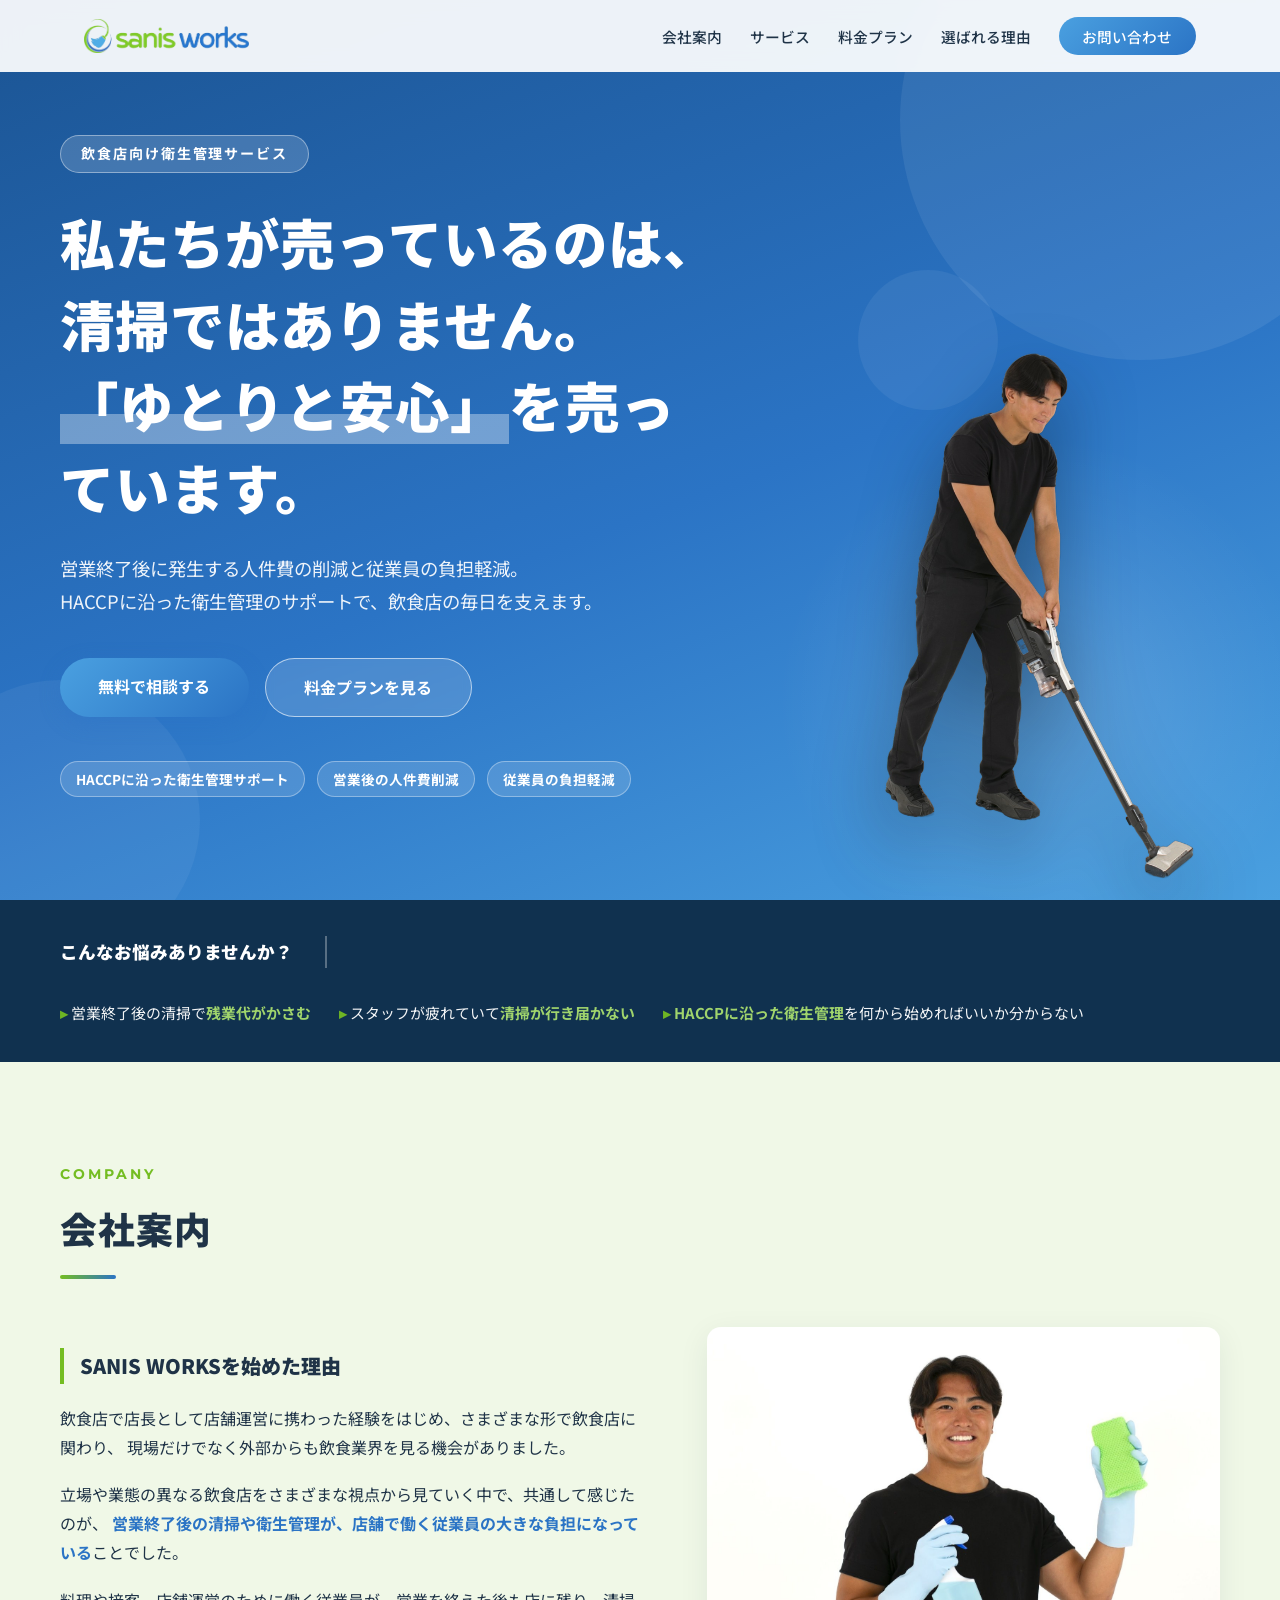
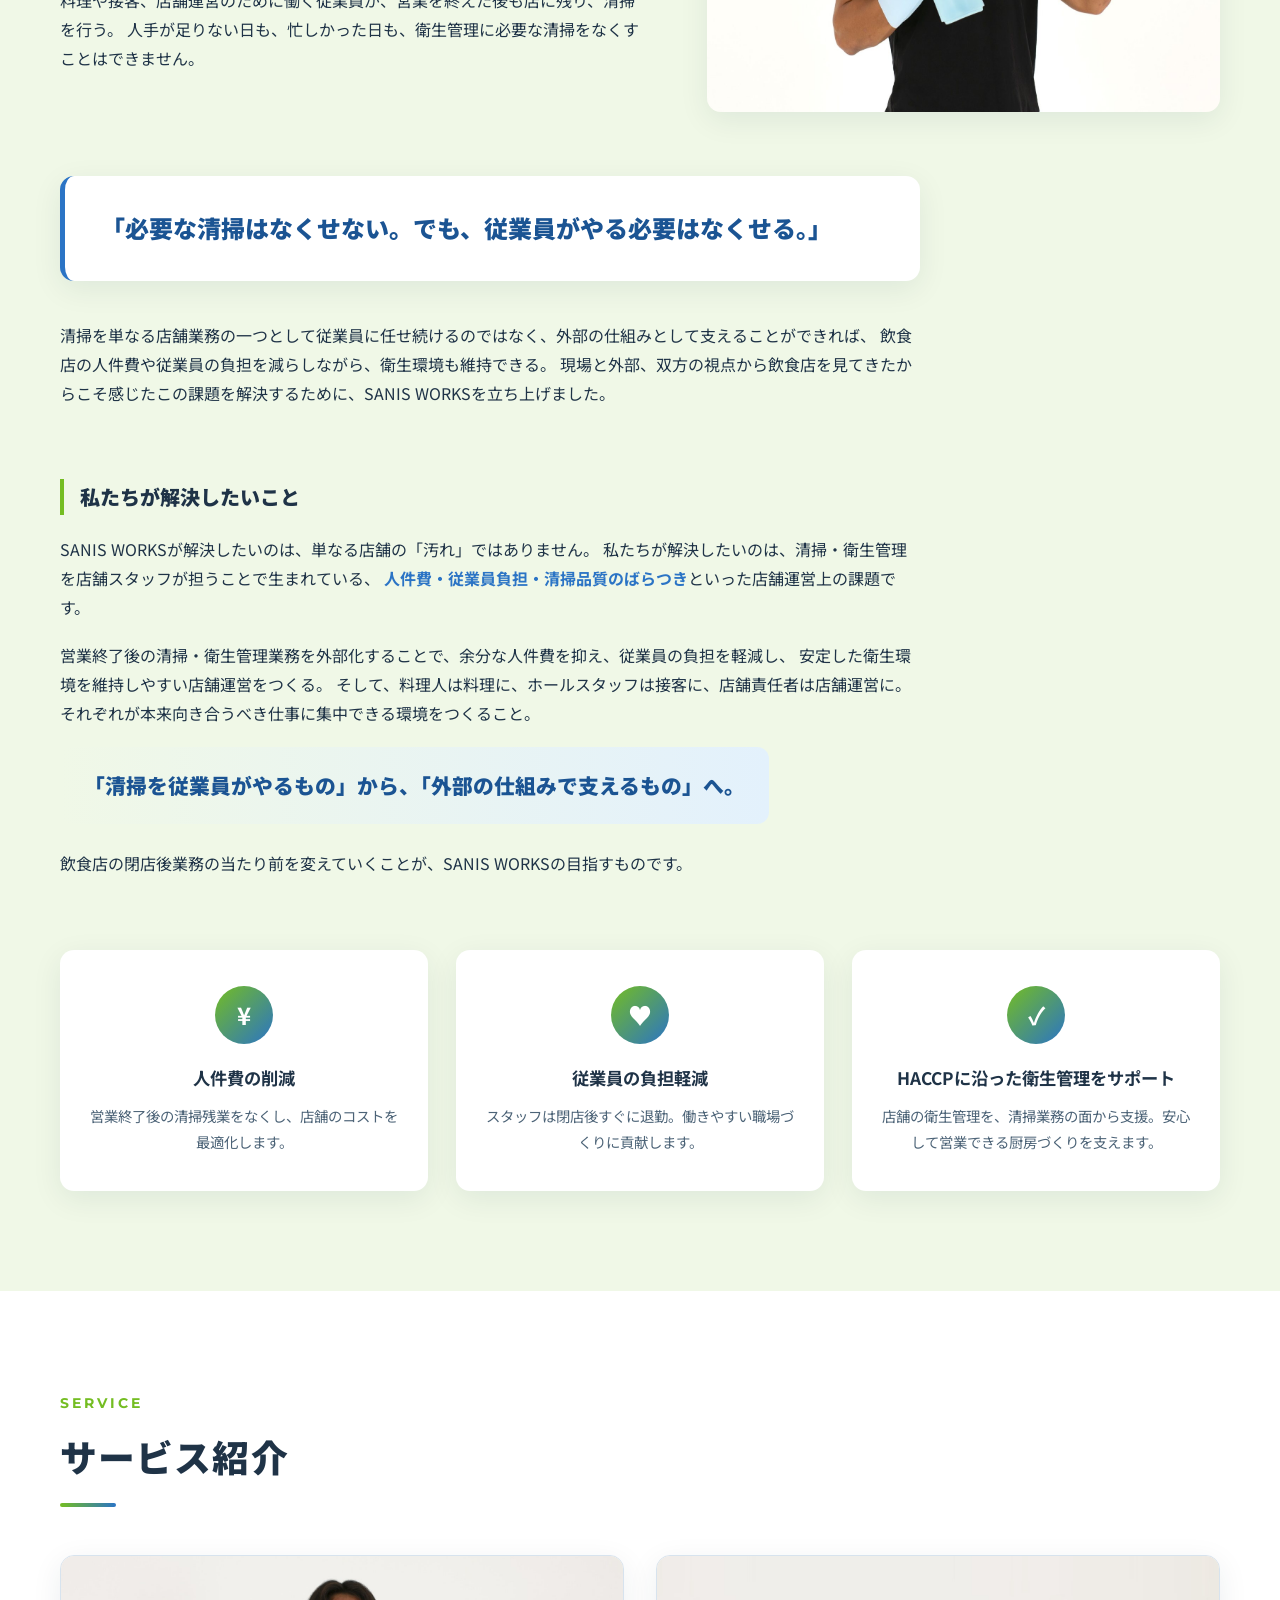
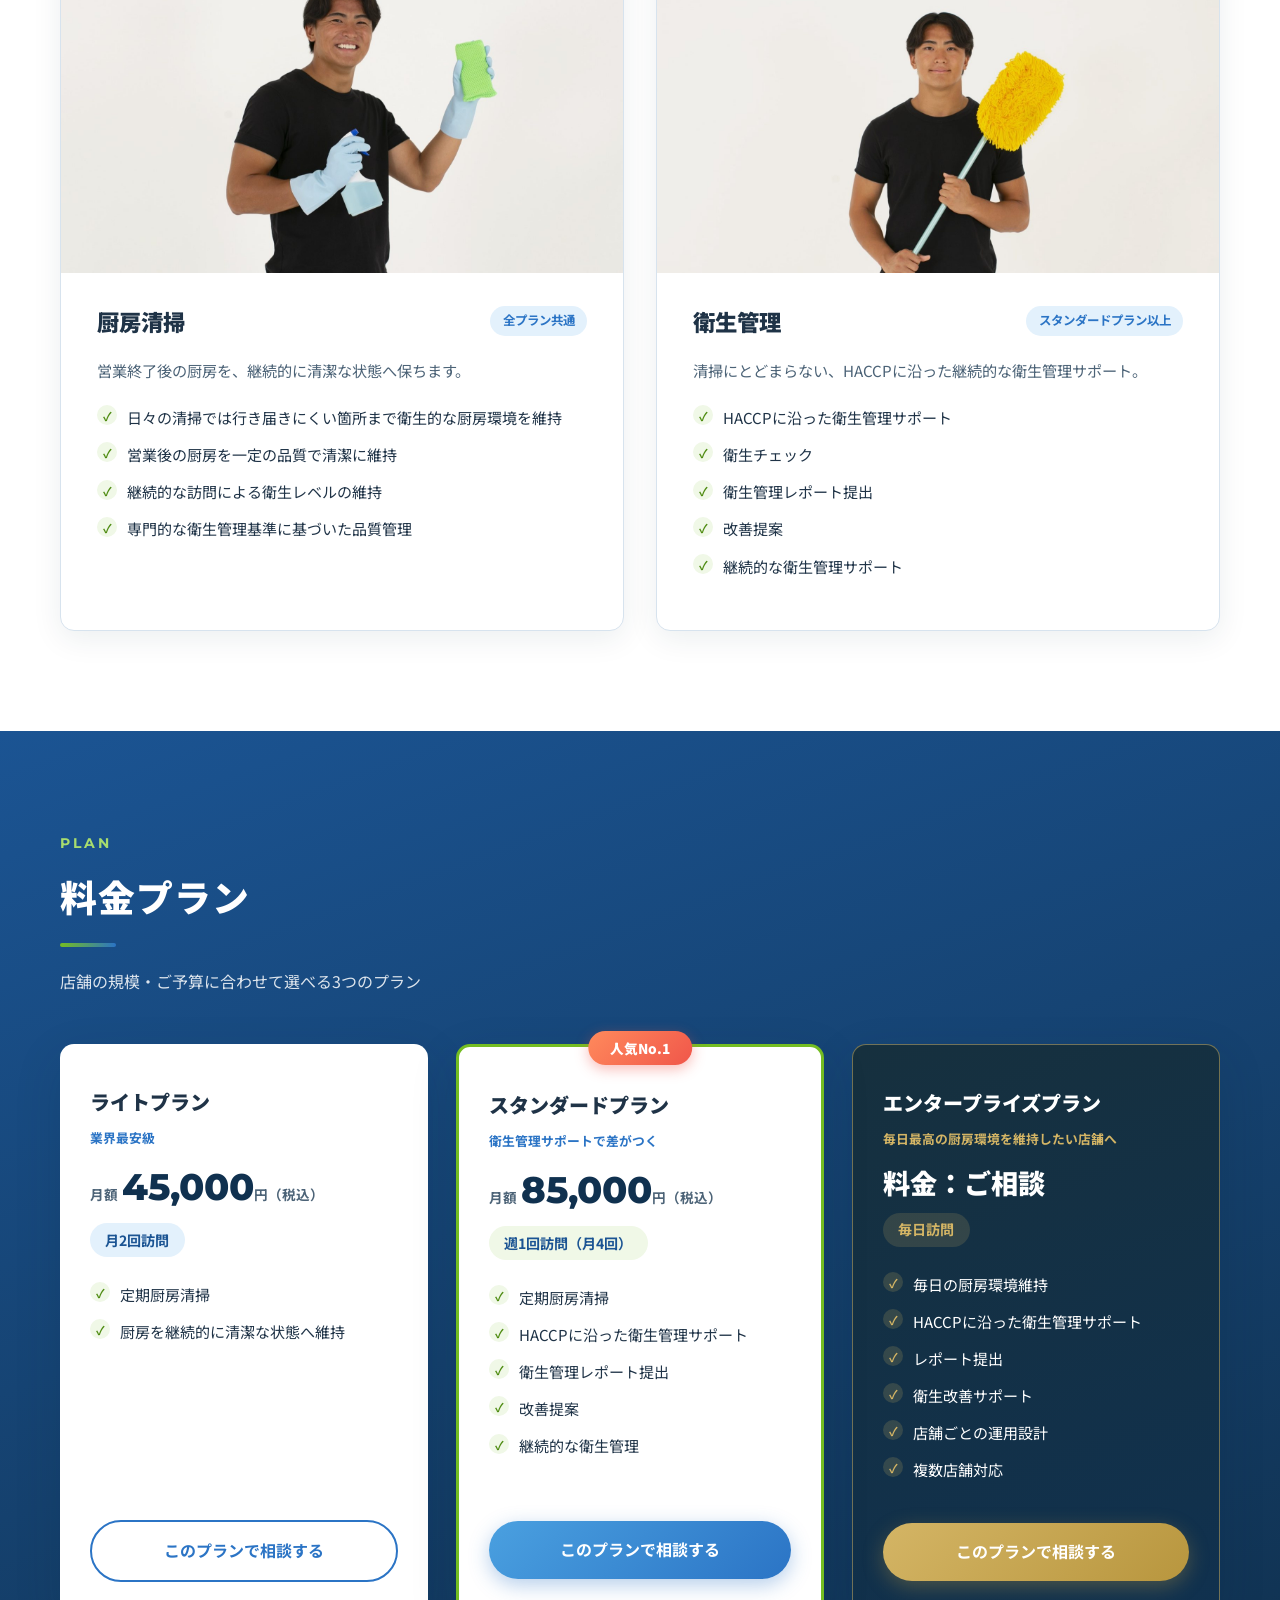
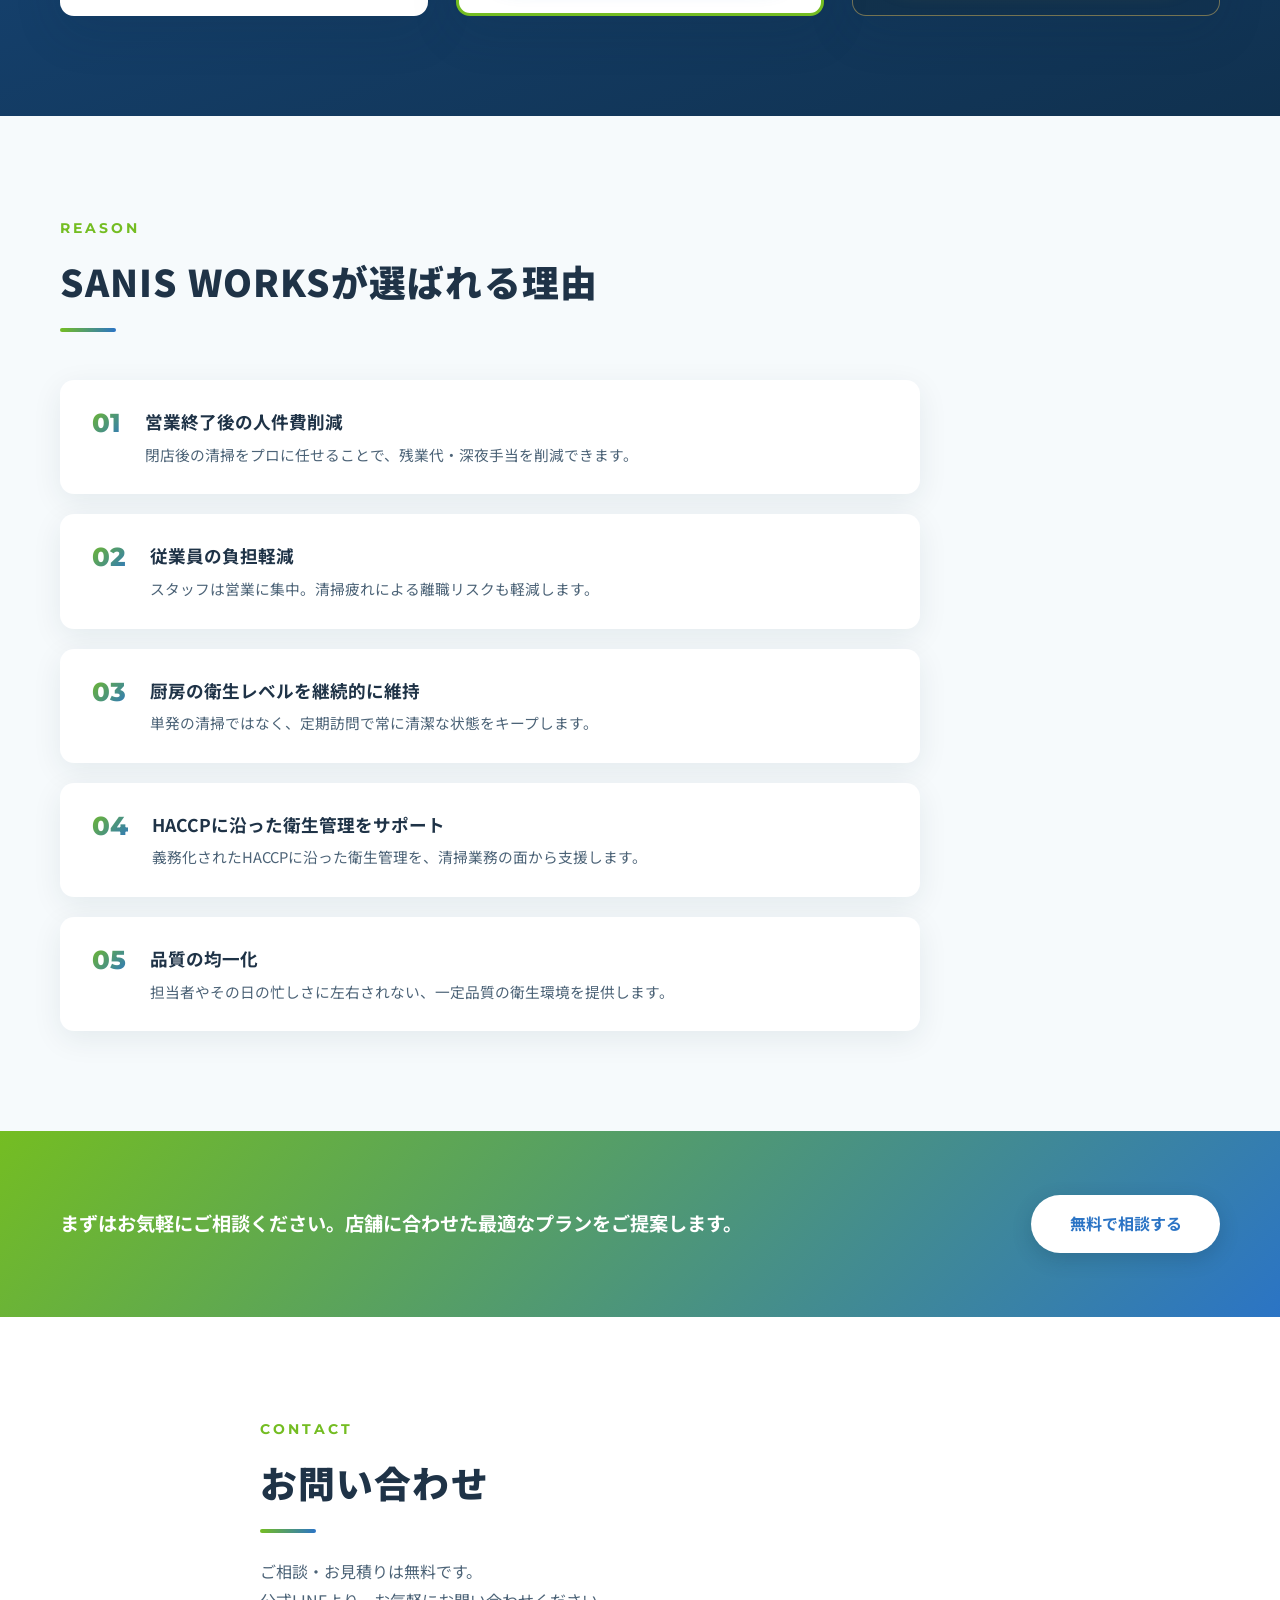
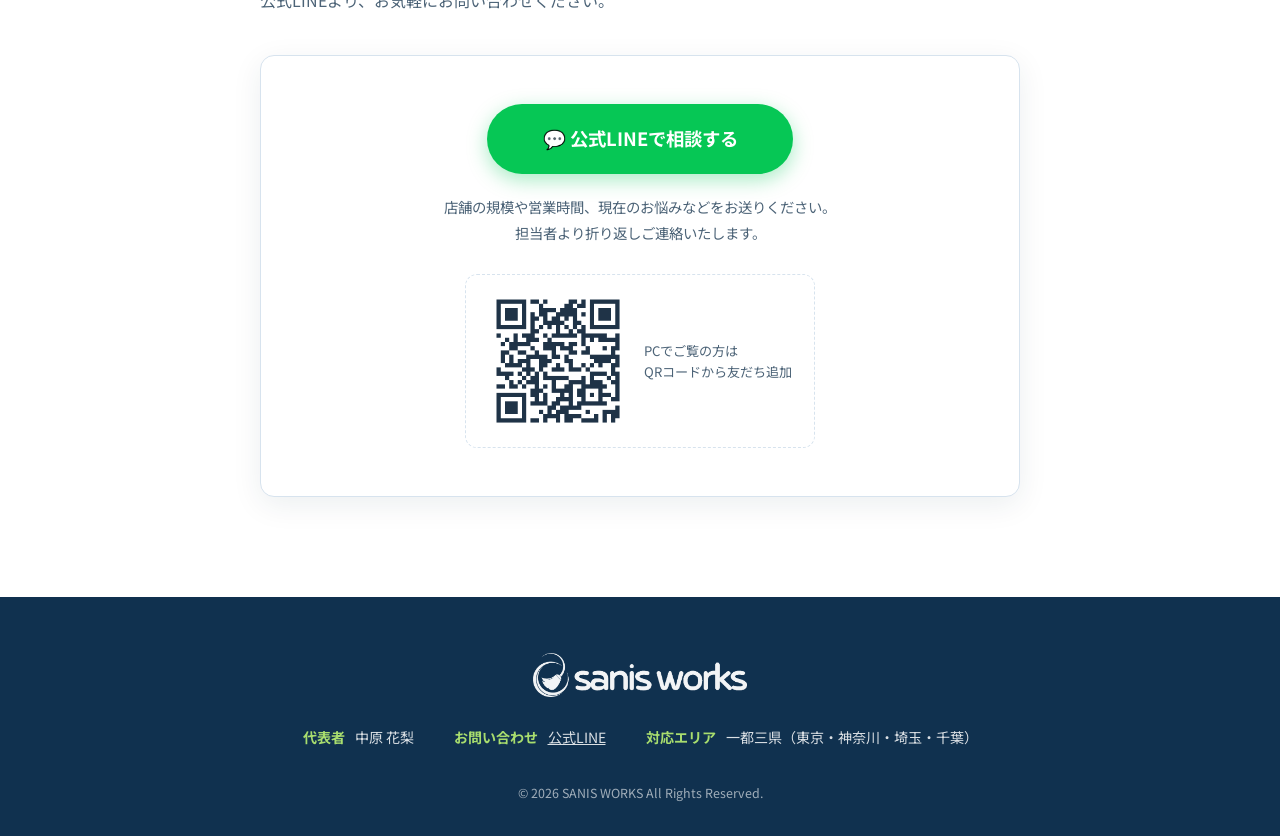
==== commit ba135deb: "会社案内セクション新設・HACCP表現を支援表現に修正・スマホ写真横並び案を追加 - 「SANIS WORKSとは」→「会社案内」（始めた理由/解決したいこと） - HACCP断定表現を「HACCPに" ====
--- a/index.html
+++ b/index.html
@@ -4,7 +4,7 @@
   <meta charset="UTF-8">
   <meta name="viewport" content="width=device-width, initial-scale=1.0">
   <title>SANIS WORKS｜飲食店向け衛生管理サービス</title>
-  <meta name="description" content="SANIS WORKSは飲食店向けの衛生管理会社です。営業終了後の厨房清掃とHACCPに基づく衛生管理で、人件費削減と従業員の負担軽減を実現します。">
+  <meta name="description" content="SANIS WORKSは飲食店向けの衛生管理会社です。営業終了後の厨房清掃とHACCPに沿った衛生管理のサポートで、人件費削減と従業員の負担軽減を実現します。">
   <meta property="og:title" content="SANIS WORKS｜飲食店向け衛生管理サービス">
   <meta property="og:description" content="私たちが売っているのは、清掃ではありません。営業終了後の人件費削減と従業員の負担軽減——「ゆとりと安心」をお届けします。">
   <meta property="og:type" content="website">
@@ -27,7 +27,7 @@
       </a>
       <nav class="header__nav" id="global-nav" aria-label="グローバルナビゲーション">
         <ul>
-          <li><a href="#about">SANIS WORKSとは</a></li>
+          <li><a href="#about">会社案内</a></li>
           <li><a href="#service">サービス</a></li>
           <li><a href="#plan">料金プラン</a></li>
           <li><a href="#reason">選ばれる理由</a></li>
@@ -59,21 +59,21 @@
         </h1>
         <p class="hero__lead">
           営業終了後に発生する人件費の削減と従業員の負担軽減。<br class="pc-only">
-          HACCPに基づく衛生管理で、飲食店の毎日を支えます。
+          HACCPに沿った衛生管理のサポートで、飲食店の毎日を支えます。
         </p>
         <div class="hero__actions">
           <a href="#contact" class="btn btn--primary">無料で相談する</a>
           <a href="#plan" class="btn btn--ghost">料金プランを見る</a>
         </div>
         <ul class="hero__badges">
-          <li>HACCP対応</li>
+          <li>HACCPに沿った衛生管理サポート</li>
           <li>営業後の人件費削減</li>
           <li>従業員の負担軽減</li>
         </ul>
         </div>
       </div>
       <div class="hero__figure">
-        <img src="img/hero-cutout.png" alt="掃除機で床を清掃するSANIS WORKSのスタッフ" width="720" height="1226">
+        <img src="img/hero-cutout.png" alt="掃除機で床を清掃するSANIS WORKSのスタッフ" width="720" height="1080">
       </div>
     </section>
 
@@ -84,7 +84,7 @@
         <ul class="problems__list">
           <li>営業終了後の清掃で<strong>残業代がかさむ</strong></li>
           <li>スタッフが疲れていて<strong>清掃が行き届かない</strong></li>
-          <li><strong>HACCP対応</strong>を何から始めればいいか分からない</li>
+          <li><strong>HACCPに沿った衛生管理</strong>を何から始めればいいか分からない</li>
         </ul>
       </div>
     </section>
@@ -92,25 +92,61 @@
     <!-- SANIS WORKSについて -->
     <section class="section about" id="about">
       <div class="section__inner">
-        <p class="section__label">About</p>
-        <h2 class="section__title">SANIS WORKSとは</h2>
+        <p class="section__label">Company</p>
+        <h2 class="section__title">会社案内</h2>
+
         <div class="about__grid">
           <div class="about__text">
+            <h3 class="about__subtitle">SANIS WORKSを始めた理由</h3>
             <p>
-              2021年6月より、すべての飲食店で<strong>HACCPに沿った衛生管理が義務化</strong>されました。
-              一方、多くの飲食店では人手不足や営業終了後の清掃負担が課題となっています。
+              飲食店で店長として店舗運営に携わった経験をはじめ、さまざまな形で飲食店に関わり、
+              現場だけでなく外部からも飲食業界を見る機会がありました。
             </p>
             <p>
-              SANIS WORKSは、営業後の厨房を継続的に清潔な状態へ保ち、店舗運営の負担を軽減することで、
-              飲食店が本来集中すべき<strong>「料理」と「接客」</strong>に専念できる環境づくりをサポートします。
+              立場や業態の異なる飲食店をさまざまな視点から見ていく中で、共通して感じたのが、
+              <strong>営業終了後の清掃や衛生管理が、店舗で働く従業員の大きな負担になっている</strong>ことでした。
             </p>
-            <p class="about__note">
-              私たちは「清掃会社」ではなく、飲食店経営を支える<strong>衛生管理のパートナー</strong>です。
+            <p>
+              料理や接客、店舗運営のために働く従業員が、営業を終えた後も店に残り、清掃を行う。
+              人手が足りない日も、忙しかった日も、衛生管理に必要な清掃をなくすことはできません。
             </p>
           </div>
           <div class="about__visual">
             <img src="img/about.jpg" alt="笑顔で清掃道具を手にするSANIS WORKSのスタッフ">
           </div>
+        </div>
+
+        <blockquote class="about__quote">
+          <p>「必要な清掃はなくせない。<br class="sp-only">でも、従業員がやる必要はなくせる。」</p>
+        </blockquote>
+
+        <div class="about__text about__text--full">
+          <p>
+            清掃を単なる店舗業務の一つとして従業員に任せ続けるのではなく、外部の仕組みとして支えることができれば、
+            飲食店の人件費や従業員の負担を減らしながら、衛生環境も維持できる。
+            現場と外部、双方の視点から飲食店を見てきたからこそ感じたこの課題を解決するために、SANIS WORKSを立ち上げました。
+          </p>
+        </div>
+
+        <div class="about__mission">
+          <h3 class="about__subtitle">私たちが解決したいこと</h3>
+          <p>
+            SANIS WORKSが解決したいのは、単なる店舗の「汚れ」ではありません。
+            私たちが解決したいのは、清掃・衛生管理を店舗スタッフが担うことで生まれている、
+            <strong>人件費・従業員負担・清掃品質のばらつき</strong>といった店舗運営上の課題です。
+          </p>
+          <p>
+            営業終了後の清掃・衛生管理業務を外部化することで、余分な人件費を抑え、従業員の負担を軽減し、
+            安定した衛生環境を維持しやすい店舗運営をつくる。
+            そして、料理人は料理に、ホールスタッフは接客に、店舗責任者は店舗運営に。
+            それぞれが本来向き合うべき仕事に集中できる環境をつくること。
+          </p>
+          <p class="about__mission-quote">
+            「清掃を従業員がやるもの」から、<br class="sp-only">「外部の仕組みで支えるもの」へ。
+          </p>
+          <p>
+            飲食店の閉店後業務の当たり前を変えていくことが、SANIS WORKSの目指すものです。
+          </p>
         </div>
         <div class="about__values">
           <div class="value-card">
@@ -125,8 +161,8 @@
           </div>
           <div class="value-card">
             <div class="value-card__icon" aria-hidden="true">✓</div>
-            <h3>HACCPに基づく衛生管理</h3>
-            <p>専門的な基準に基づいた衛生管理で、安心して営業できる厨房を維持します。</p>
+            <h3>HACCPに沿った衛生管理をサポート</h3>
+            <p>店舗の衛生管理を、清掃業務の面から支援。安心して営業できる厨房づくりを支えます。</p>
           </div>
         </div>
       </div>
@@ -162,9 +198,9 @@
               <h3>衛生管理</h3>
               <p class="service-card__sub">スタンダードプラン以上</p>
             </div>
-            <p class="service-card__lead">清掃にとどまらない、HACCPに基づく継続的な衛生管理サポート。</p>
-            <ul class="check-list">
-              <li>HACCPに基づく衛生管理</li>
+            <p class="service-card__lead">清掃にとどまらない、HACCPに沿った継続的な衛生管理サポート。</p>
+            <ul class="check-list">
+              <li>HACCPに沿った衛生管理サポート</li>
               <li>衛生チェック</li>
               <li>衛生管理レポート提出</li>
               <li>改善提案</li>
@@ -198,12 +234,12 @@
           <article class="plan-card plan-card--featured">
             <p class="plan-card__ribbon">人気No.1</p>
             <h3 class="plan-card__name">スタンダードプラン</h3>
-            <p class="plan-card__tag">HACCP対応で差がつく</p>
+            <p class="plan-card__tag">衛生管理サポートで差がつく</p>
             <p class="plan-card__price"><span class="plan-card__yen">月額</span>85,000<span class="plan-card__unit">円（税込）</span></p>
             <p class="plan-card__visit">週1回訪問（月4回）</p>
             <ul class="check-list">
               <li>定期厨房清掃</li>
-              <li>HACCPに基づく衛生管理</li>
+              <li>HACCPに沿った衛生管理サポート</li>
               <li>衛生管理レポート提出</li>
               <li>改善提案</li>
               <li>継続的な衛生管理</li>
@@ -218,7 +254,7 @@
             <p class="plan-card__visit">毎日訪問</p>
             <ul class="check-list">
               <li>毎日の厨房環境維持</li>
-              <li>HACCP衛生管理</li>
+              <li>HACCPに沿った衛生管理サポート</li>
               <li>レポート提出</li>
               <li>衛生改善サポート</li>
               <li>店舗ごとの運用設計</li>
@@ -261,8 +297,8 @@
           <li class="reason-item">
             <span class="reason-item__num">04</span>
             <div>
-              <h3>HACCP対応</h3>
-              <p>義務化されたHACCPに沿った衛生管理を、専門的にサポートします。</p>
+              <h3>HACCPに沿った衛生管理をサポート</h3>
+              <p>義務化されたHACCPに沿った衛生管理を、清掃業務の面から支援します。</p>
             </div>
           </li>
           <li class="reason-item">
--- a/css/style.css
+++ b/css/style.css
@@ -350,11 +350,44 @@
 }
 .about__text p { margin-bottom: 1.2em; }
 .about__text strong { color: var(--c-primary); }
-.about__note {
-  font-weight: 700;
-  font-size: 1.05rem;
+
+.about__subtitle {
+  font-size: 1.25rem;
+  font-weight: 900;
+  margin-bottom: 20px;
+  padding-left: 16px;
   border-left: 4px solid var(--c-accent);
-  padding-left: 16px;
+}
+
+.about__text--full { max-width: 860px; margin-bottom: 72px; }
+
+.about__quote {
+  max-width: 860px;
+  margin: 8px 0 40px;
+  padding: 32px 36px;
+  background: #fff;
+  border-radius: var(--radius);
+  box-shadow: var(--shadow);
+  border-left: 5px solid var(--c-primary);
+}
+.about__quote p {
+  font-size: clamp(1.15rem, 2.2vw, 1.5rem);
+  font-weight: 900;
+  color: var(--c-primary-dark);
+  line-height: 1.7;
+}
+
+.about__mission { max-width: 860px; margin-bottom: 72px; }
+.about__mission p { margin-bottom: 1.2em; }
+.about__mission strong { color: var(--c-primary); }
+.about__mission-quote {
+  font-size: clamp(1.05rem, 2vw, 1.3rem);
+  font-weight: 900;
+  color: var(--c-primary-dark);
+  padding: 20px 24px;
+  background: linear-gradient(90deg, var(--c-mint), var(--c-sky));
+  border-radius: 12px;
+  display: inline-block;
 }
 
 .about__visual img {
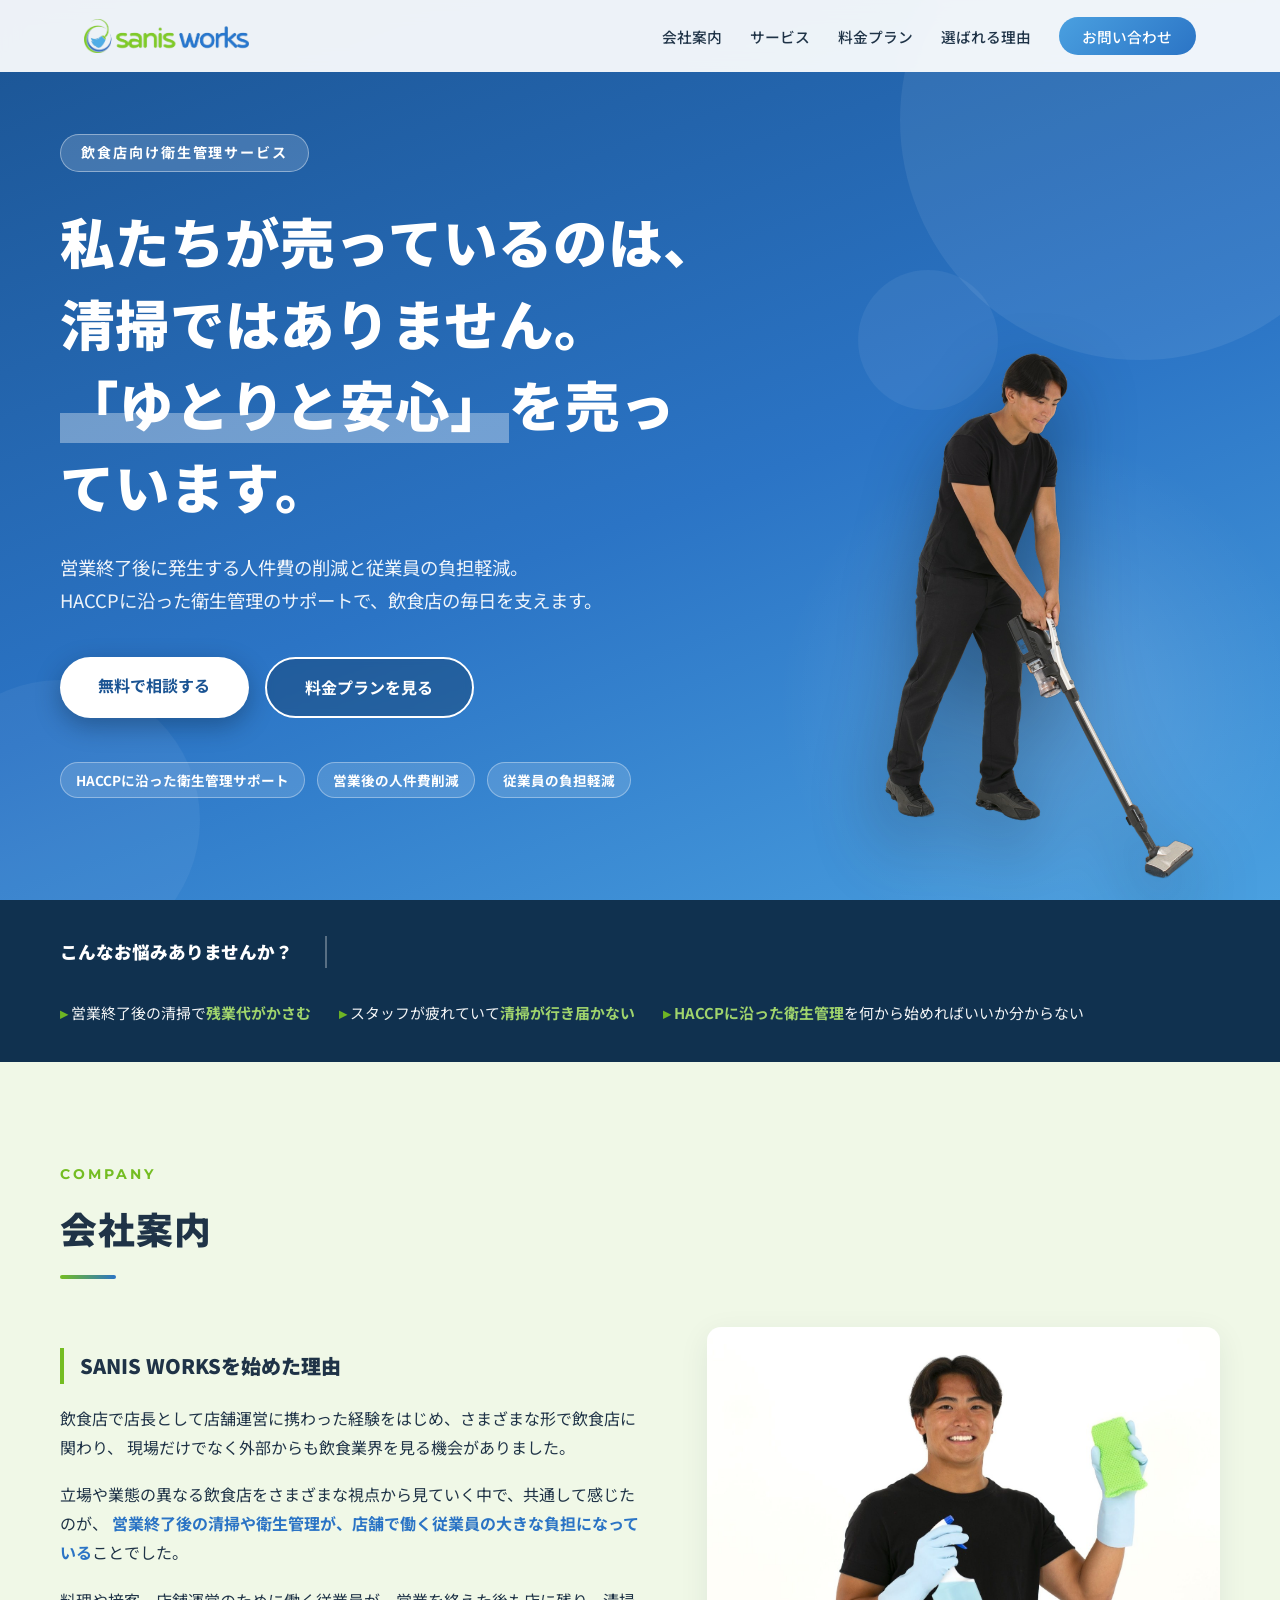
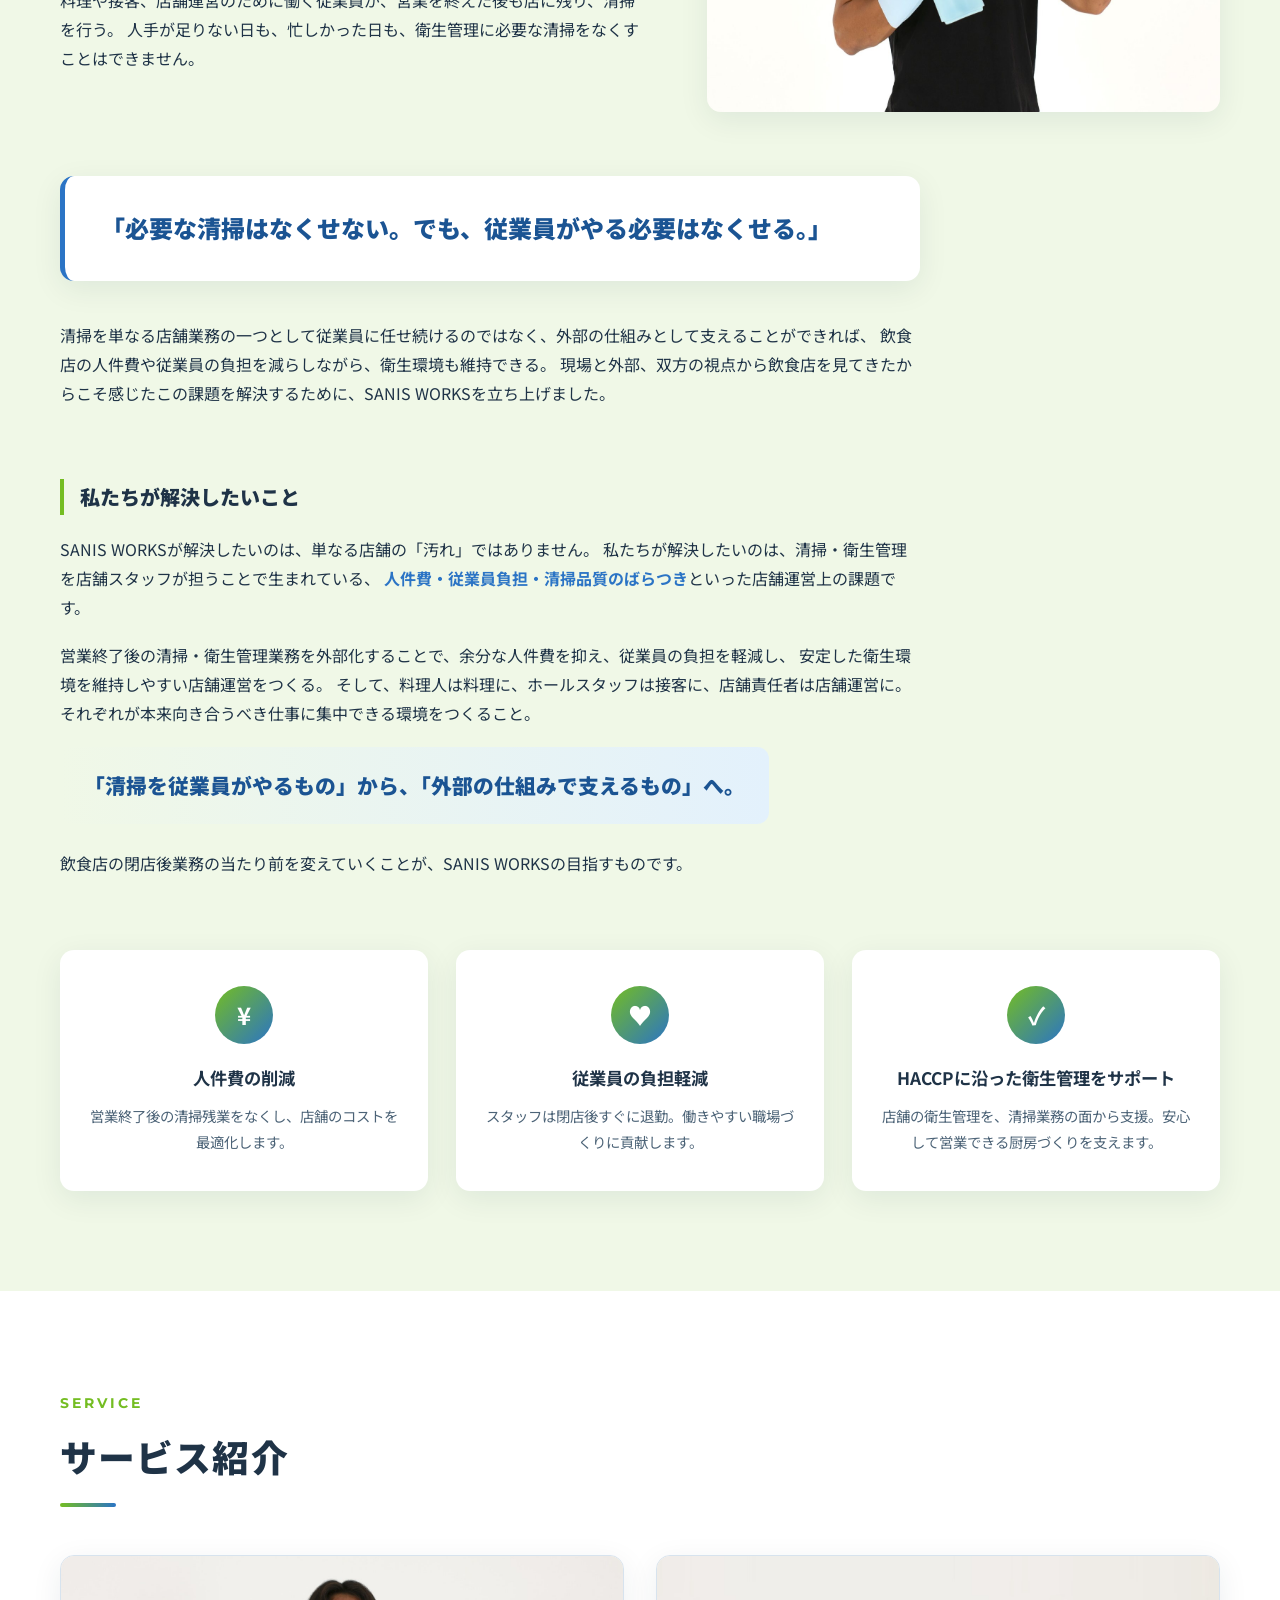
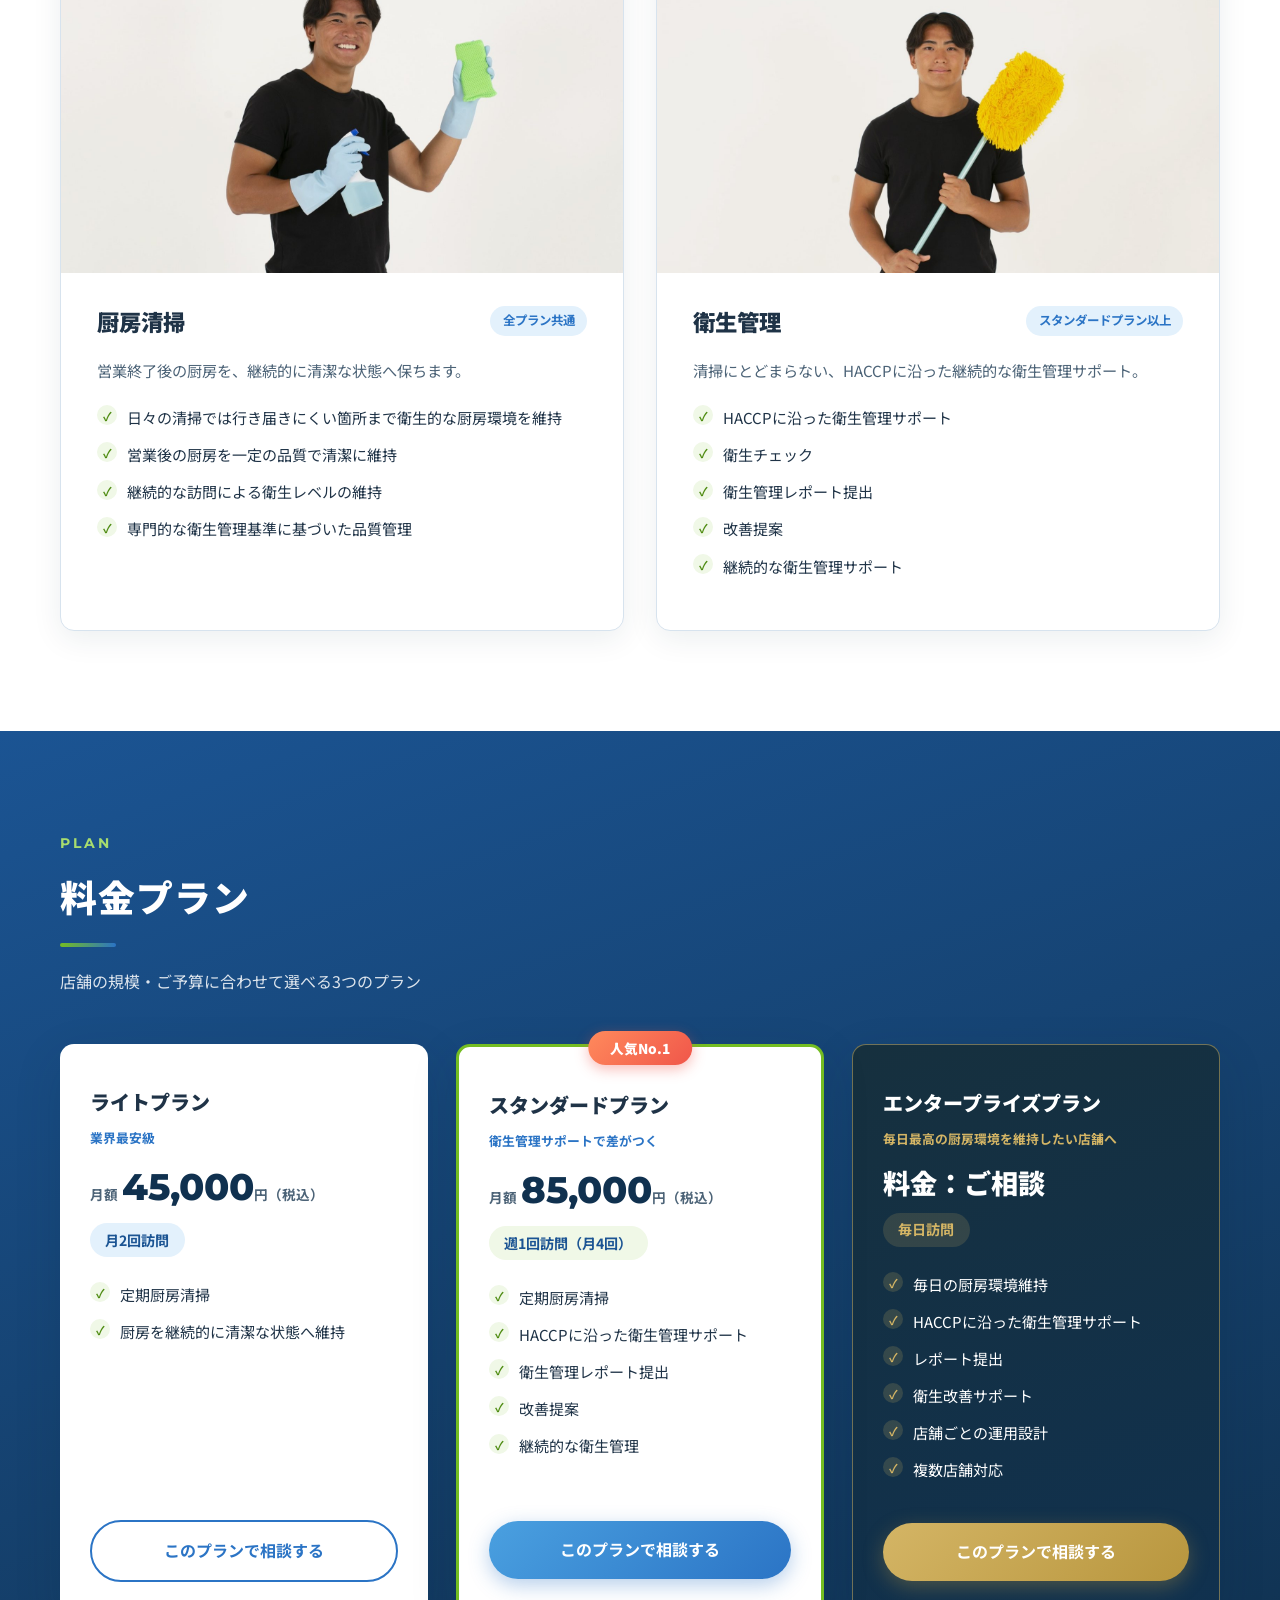
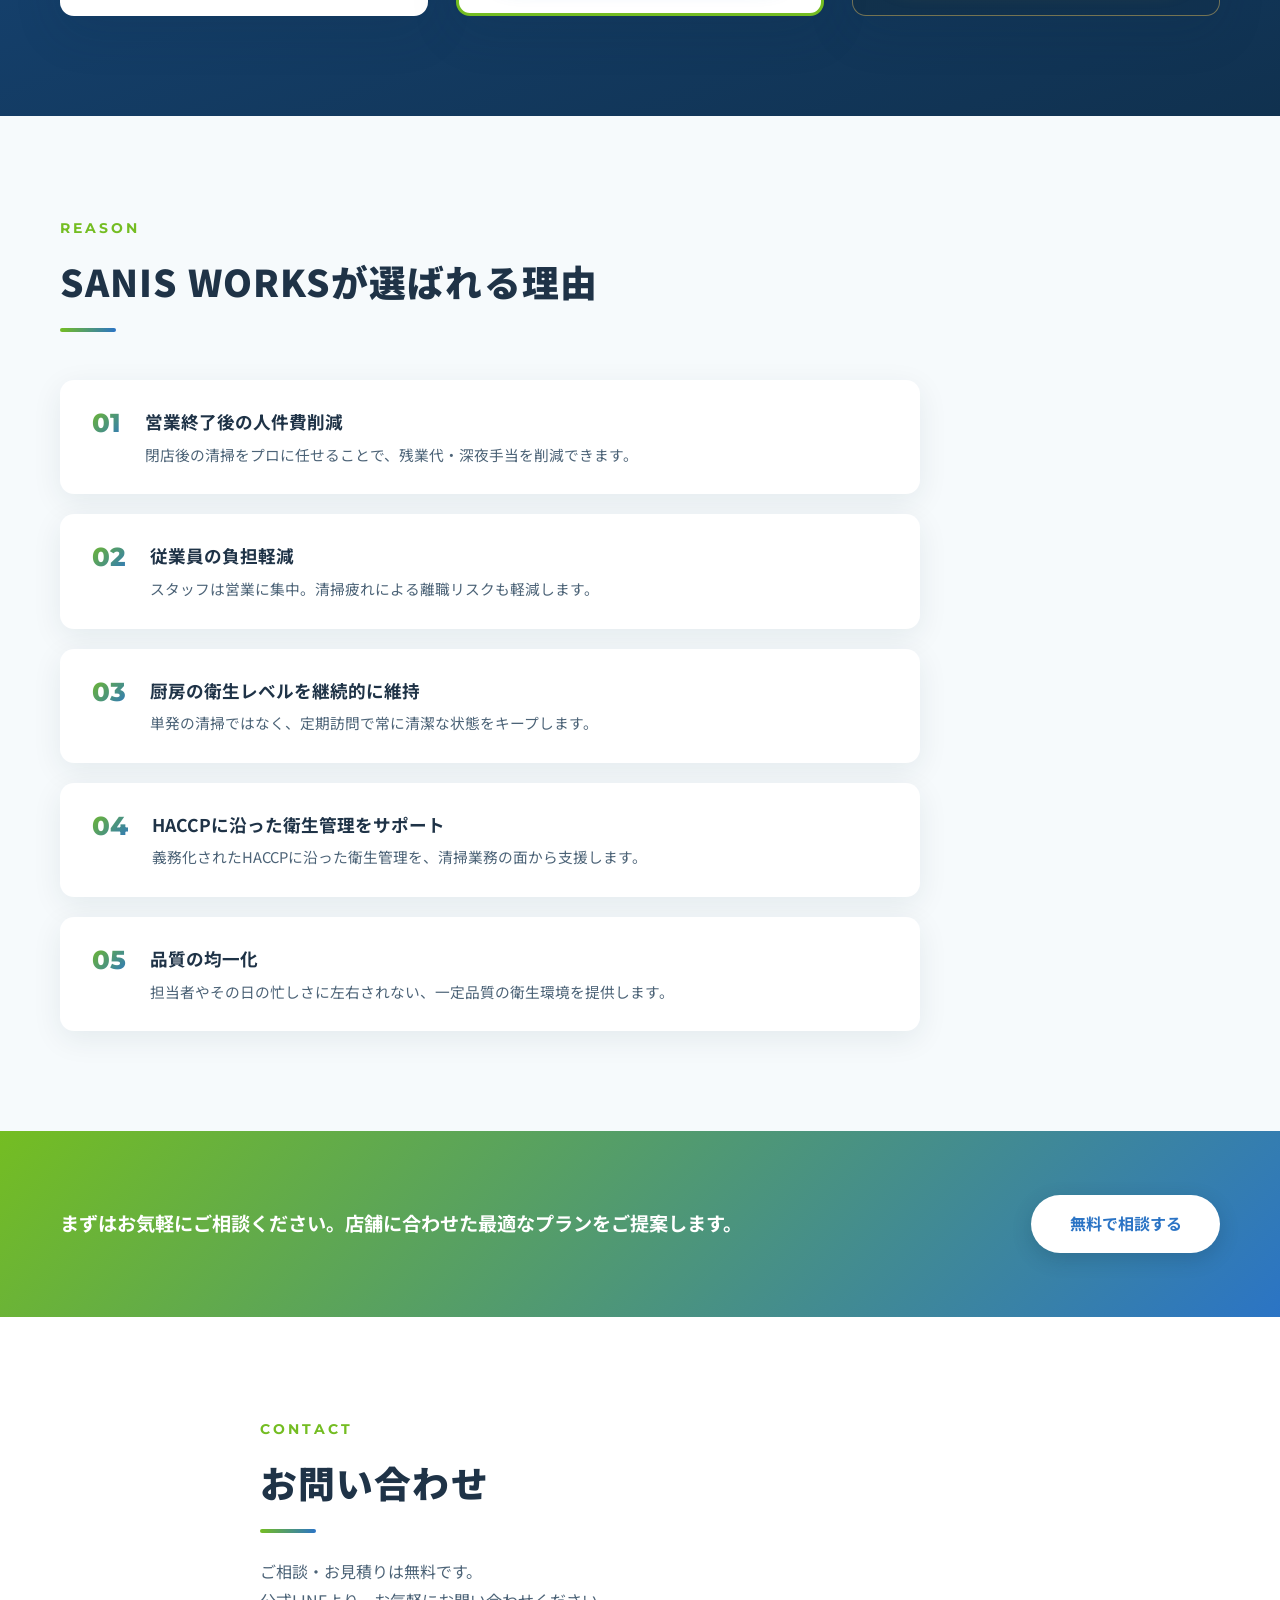
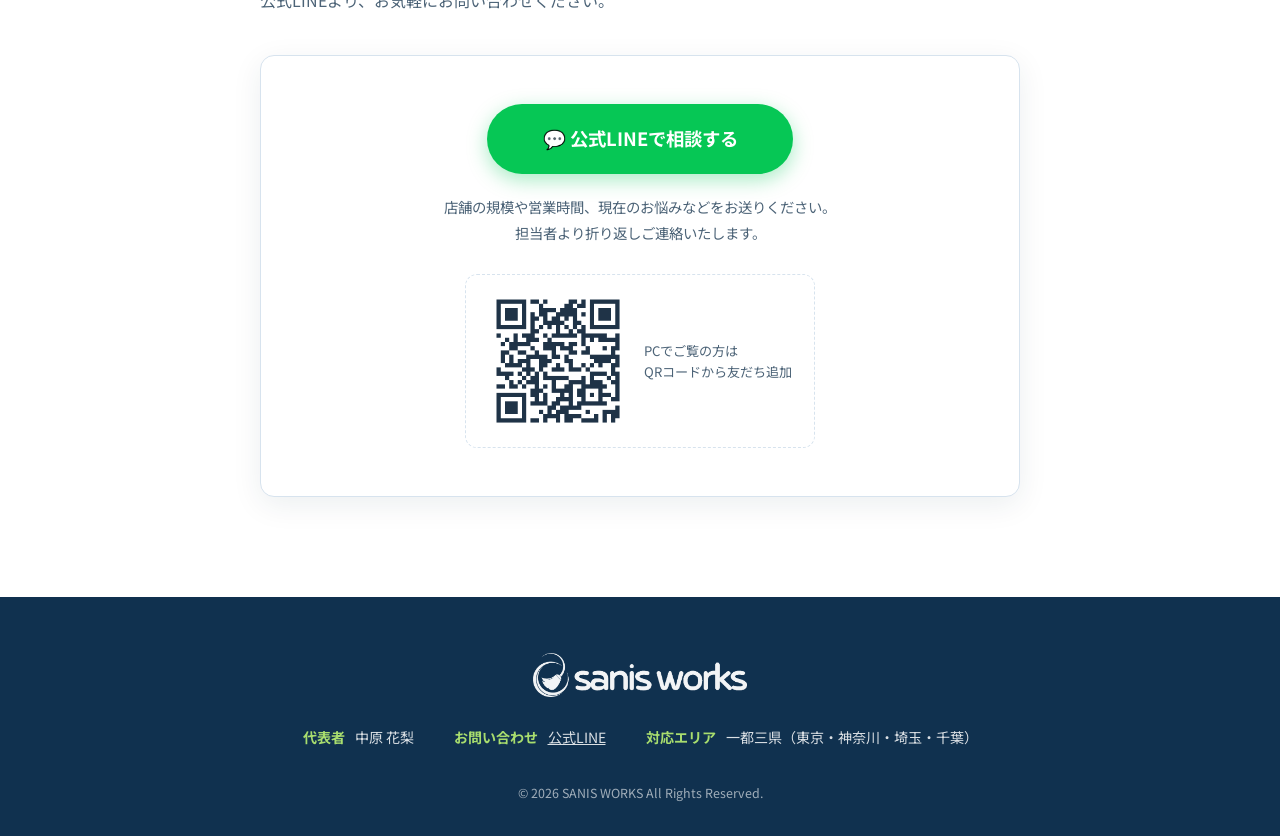
==== commit ae46c5e8: "スマホの写真バッジ横配置を本番indexに統合 - hero__figure2（スマホ用）を追加、1023px以下でバッジ3つの右横に表示 - 役目を終えた plan-photo-side.html " ====
--- a/index.html
+++ b/index.html
@@ -70,6 +70,8 @@
           <li>営業後の人件費削減</li>
           <li>従業員の負担軽減</li>
         </ul>
+        <!-- スマホ用: バッジ横に表示する人物写真（PCでは下の hero__figure を表示） -->
+        <div class="hero__figure2"><img src="img/hero-cutout.png" alt="" width="720" height="1080"></div>
         </div>
       </div>
       <div class="hero__figure">
--- a/css/style.css
+++ b/css/style.css
@@ -68,12 +68,20 @@
 .btn--primary:hover { box-shadow: 0 10px 26px rgba(43, 116, 197, 0.45); }
 
 .btn--ghost {
-  background: rgba(255, 255, 255, 0.14);
-  color: #fff;
-  border: 1px solid rgba(255, 255, 255, 0.6);
+  background: rgba(9, 30, 50, 0.28);
+  color: #fff;
+  border: 2px solid #fff;
   backdrop-filter: blur(4px);
 }
-.btn--ghost:hover { background: rgba(255, 255, 255, 0.26); }
+.btn--ghost:hover { background: rgba(9, 30, 50, 0.45); }
+
+/* ヒーロー内のメインCTA: 青背景に同化しないよう白ボタンに */
+.hero .btn--primary {
+  background: #fff;
+  color: var(--c-primary-dark);
+  box-shadow: 0 8px 24px rgba(9, 30, 50, 0.35);
+}
+.hero .btn--primary:hover { box-shadow: 0 12px 30px rgba(9, 30, 50, 0.45); }
 
 .btn--outline {
   background: #fff;
@@ -219,6 +227,7 @@
   display: block;
   filter: drop-shadow(0 30px 36px rgba(7, 28, 48, 0.45));
 }
+.hero__figure2 { display: none; }
 
 .hero__eyebrow {
   display: inline-block;
@@ -778,12 +787,35 @@
 }
 
 @media (max-width: 1023px) {
-  /* タブレット以下: 人物はテキストの下・中央、足元をセクション下端に接地 */
-  .hero { flex-direction: column; justify-content: center; padding-bottom: 0; }
-  .hero__figure {
-    position: static;
-    margin: 44px auto 0;
-    width: min(56vw, 320px);
+  /* タブレット以下: バッジ3つの右横に人物を配置 */
+  .hero { padding-bottom: 48px; }
+  .hero__figure { display: none; }
+  .hero__content {
+    display: grid;
+    grid-template-columns: 1.1fr 0.9fr;
+    grid-template-areas: "eyebrow eyebrow" "title title" "lead lead" "actions actions" "badges figure";
+    column-gap: 12px;
+    align-items: end;
+    max-width: 640px;
+    margin: 0 auto;
+  }
+  .hero__eyebrow { grid-area: eyebrow; justify-self: start; }
+  .hero__title { grid-area: title; }
+  .hero__lead { grid-area: lead; }
+  .hero__actions { grid-area: actions; }
+  .hero__actions .btn { width: 100%; }
+  .hero__badges {
+    grid-area: badges;
+    flex-direction: column;
+    align-items: flex-start;
+    gap: 10px;
+    margin-bottom: 8px;
+  }
+  .hero__figure2 { display: block; grid-area: figure; align-self: end; }
+  .hero__figure2 img {
+    width: 100%;
+    max-width: 230px;
+    filter: drop-shadow(0 18px 24px rgba(7, 28, 48, 0.4));
   }
   .plan__grid { grid-template-columns: 1fr; max-width: 520px; margin: 0 auto; gap: 40px; }
   .plan-card--featured { transform: none; }
@@ -798,7 +830,6 @@
   .section { padding: 72px 20px; }
 
   .hero__actions .btn { width: 100%; }
-  .hero__figure { width: min(62vw, 280px); margin-top: 36px; }
 
   .problems__inner { flex-direction: column; align-items: flex-start; gap: 16px; }
   .problems__title { border-right: none; padding-right: 0; border-bottom: 2px solid rgba(255,255,255,0.3); padding-bottom: 10px; }
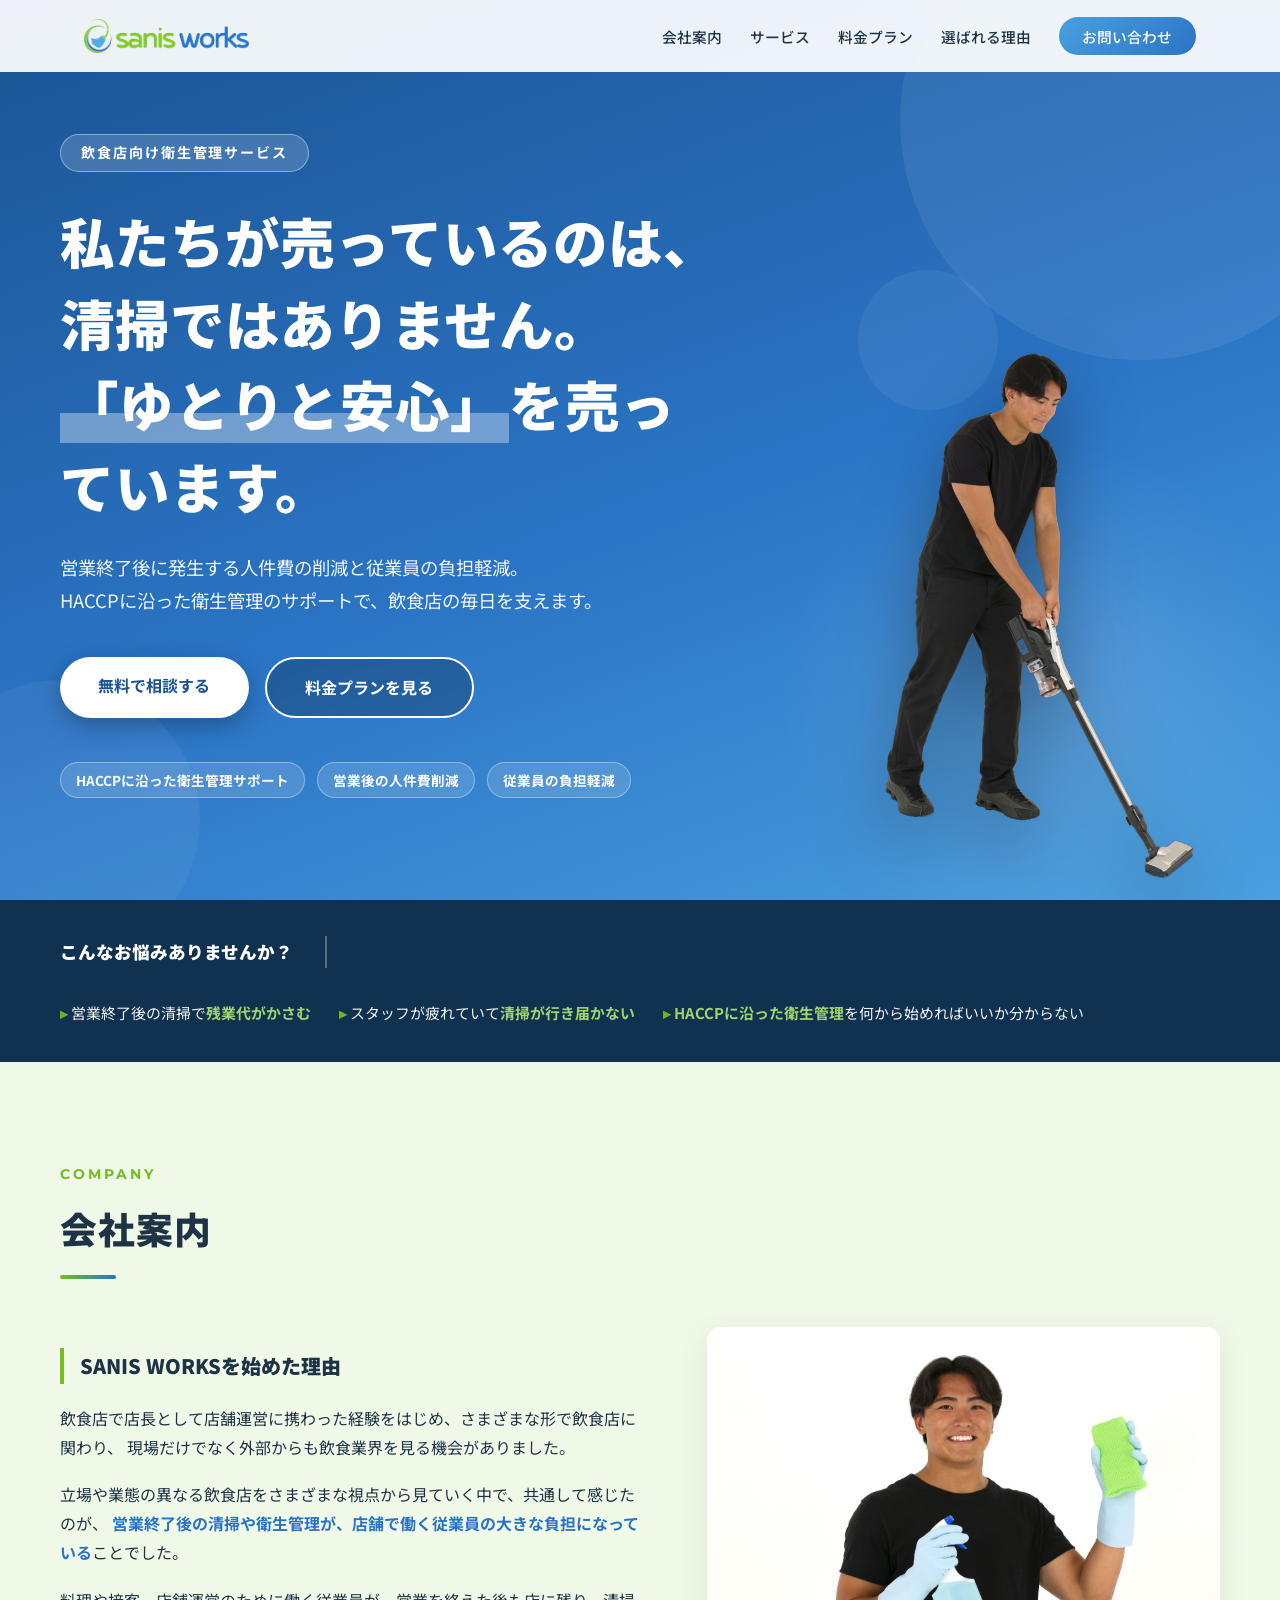
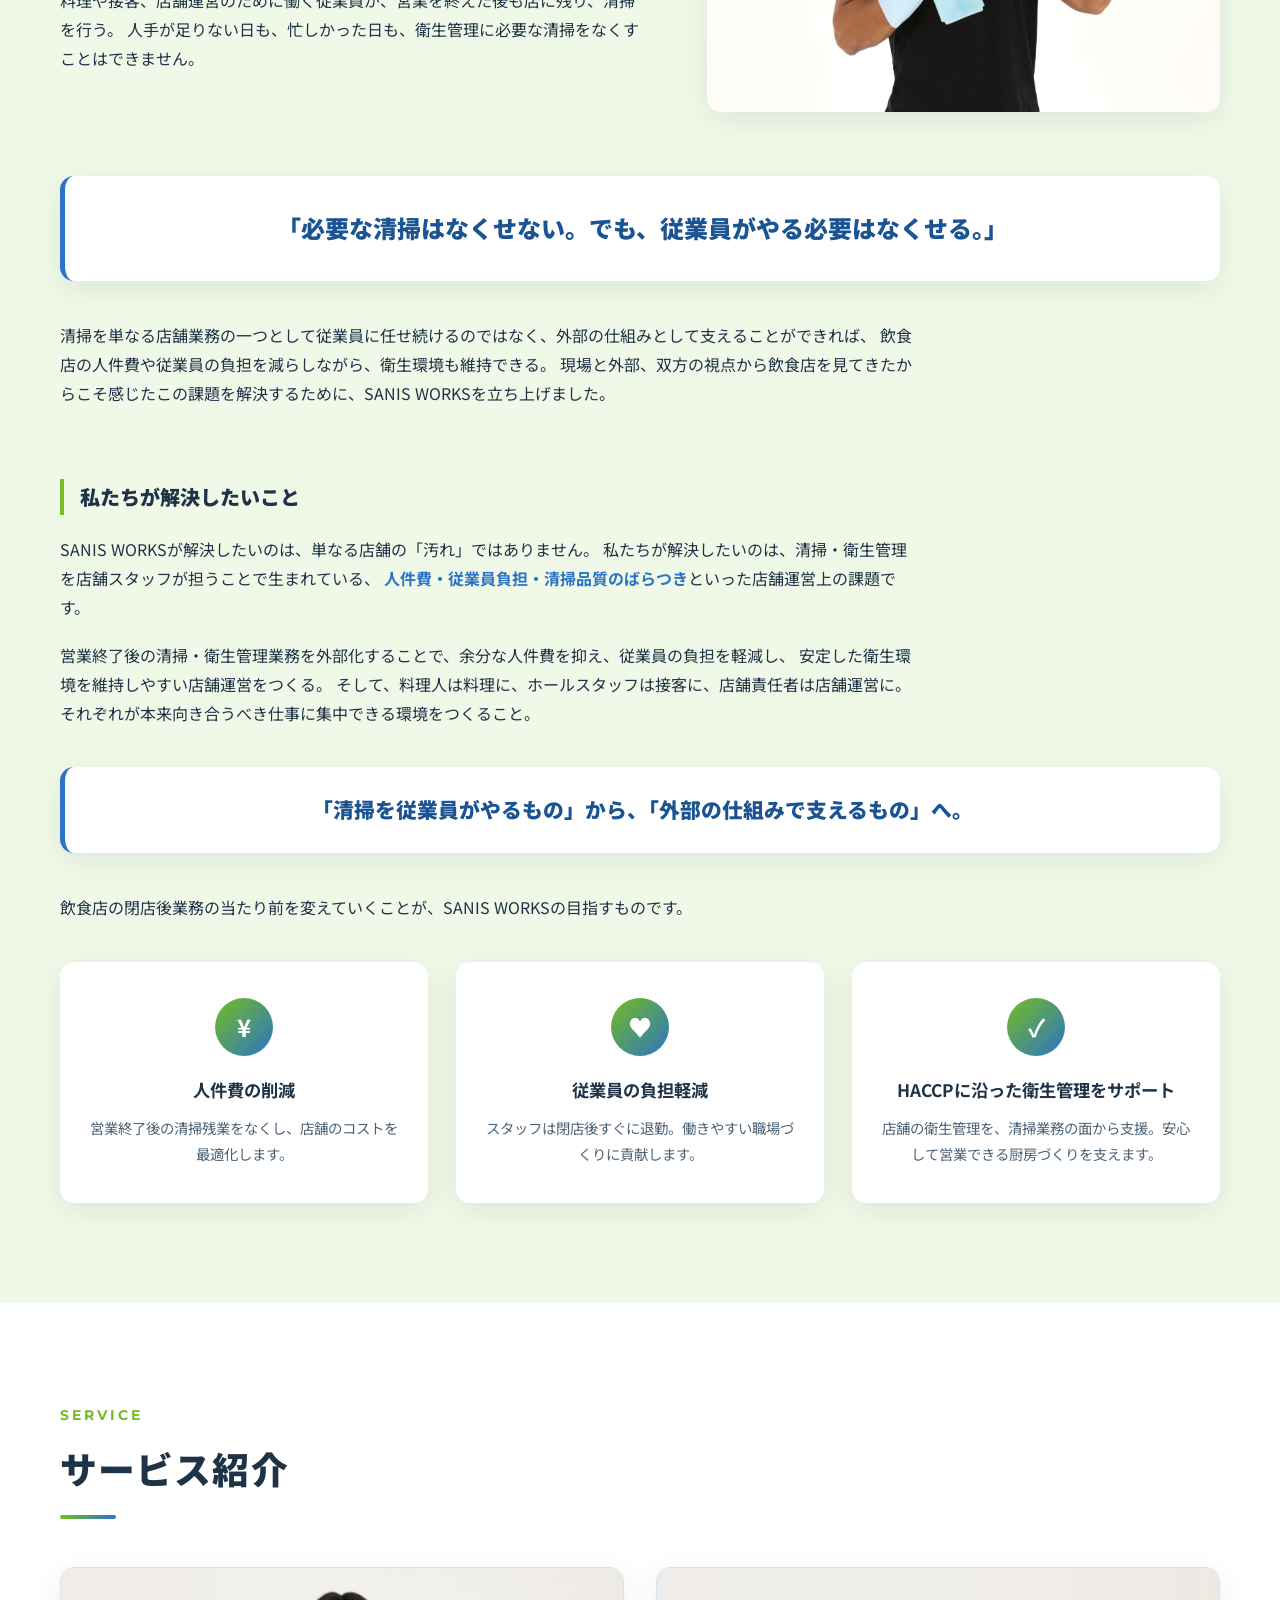
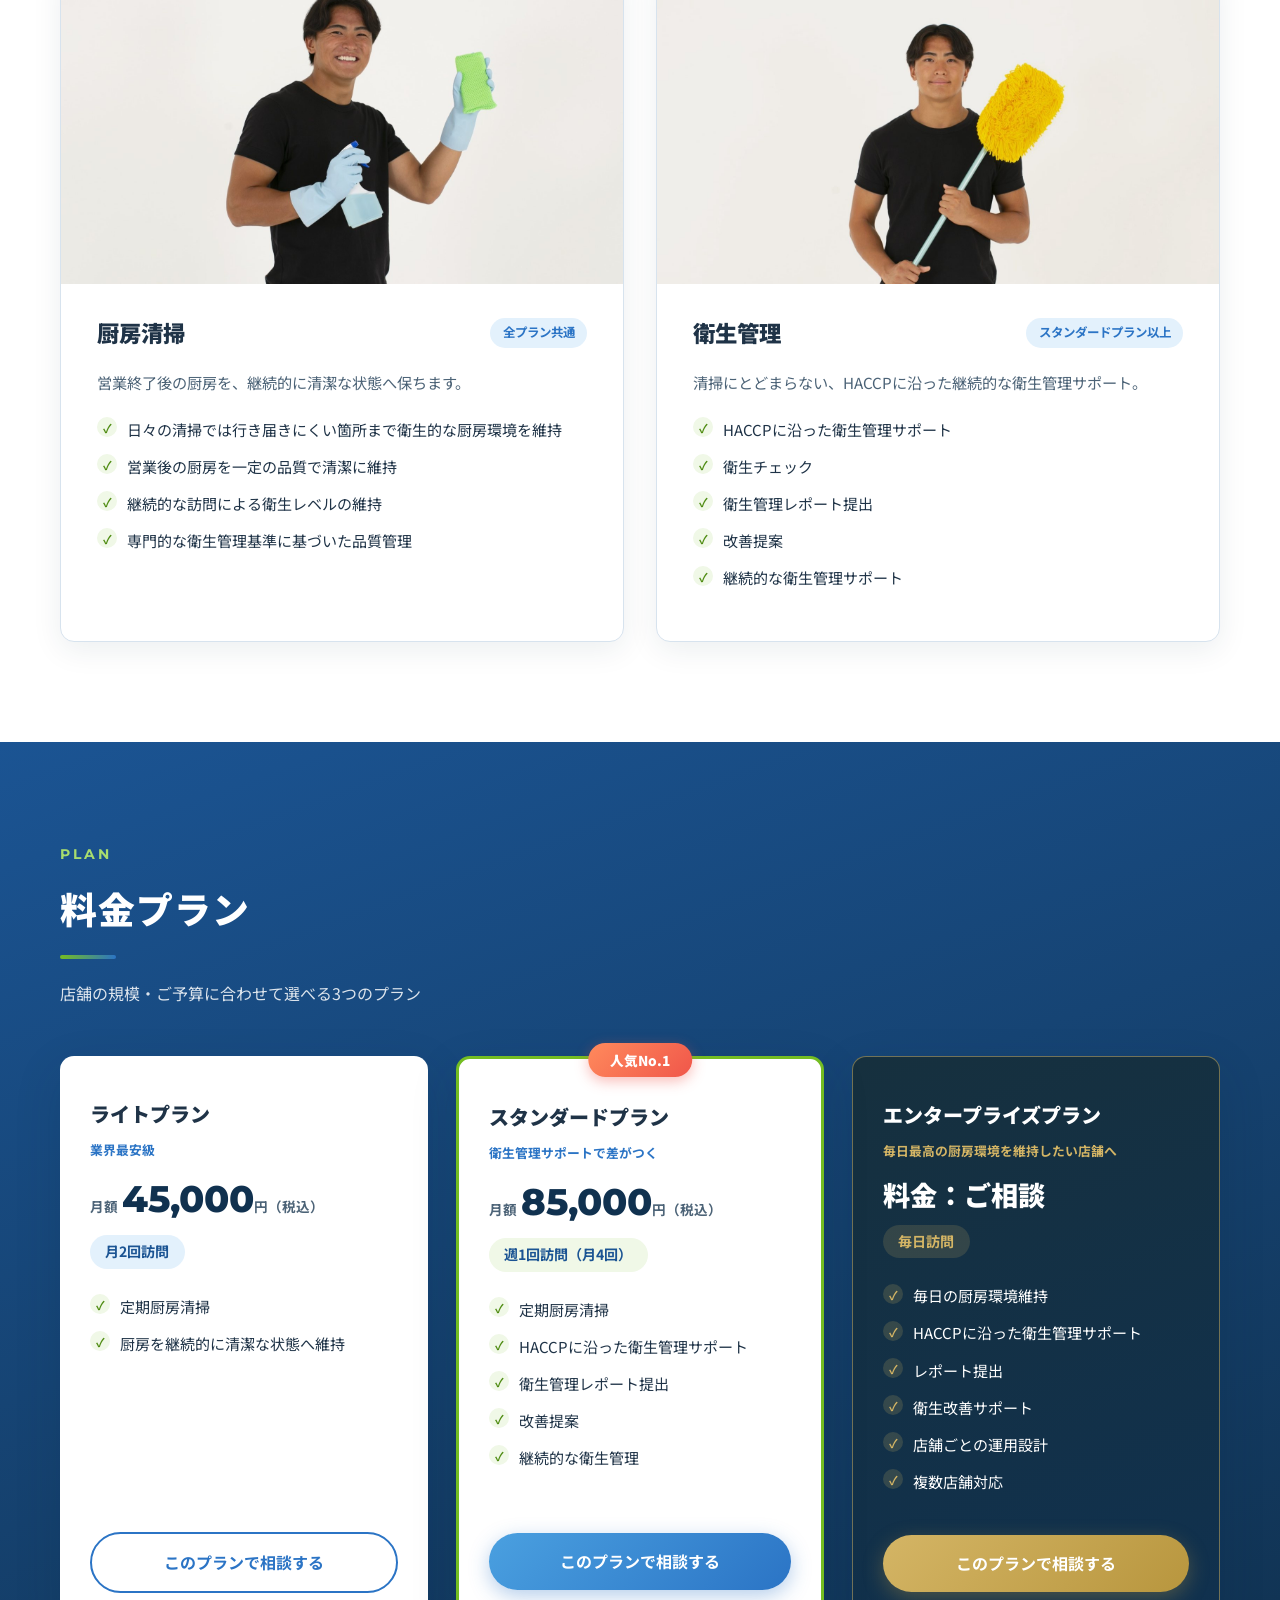
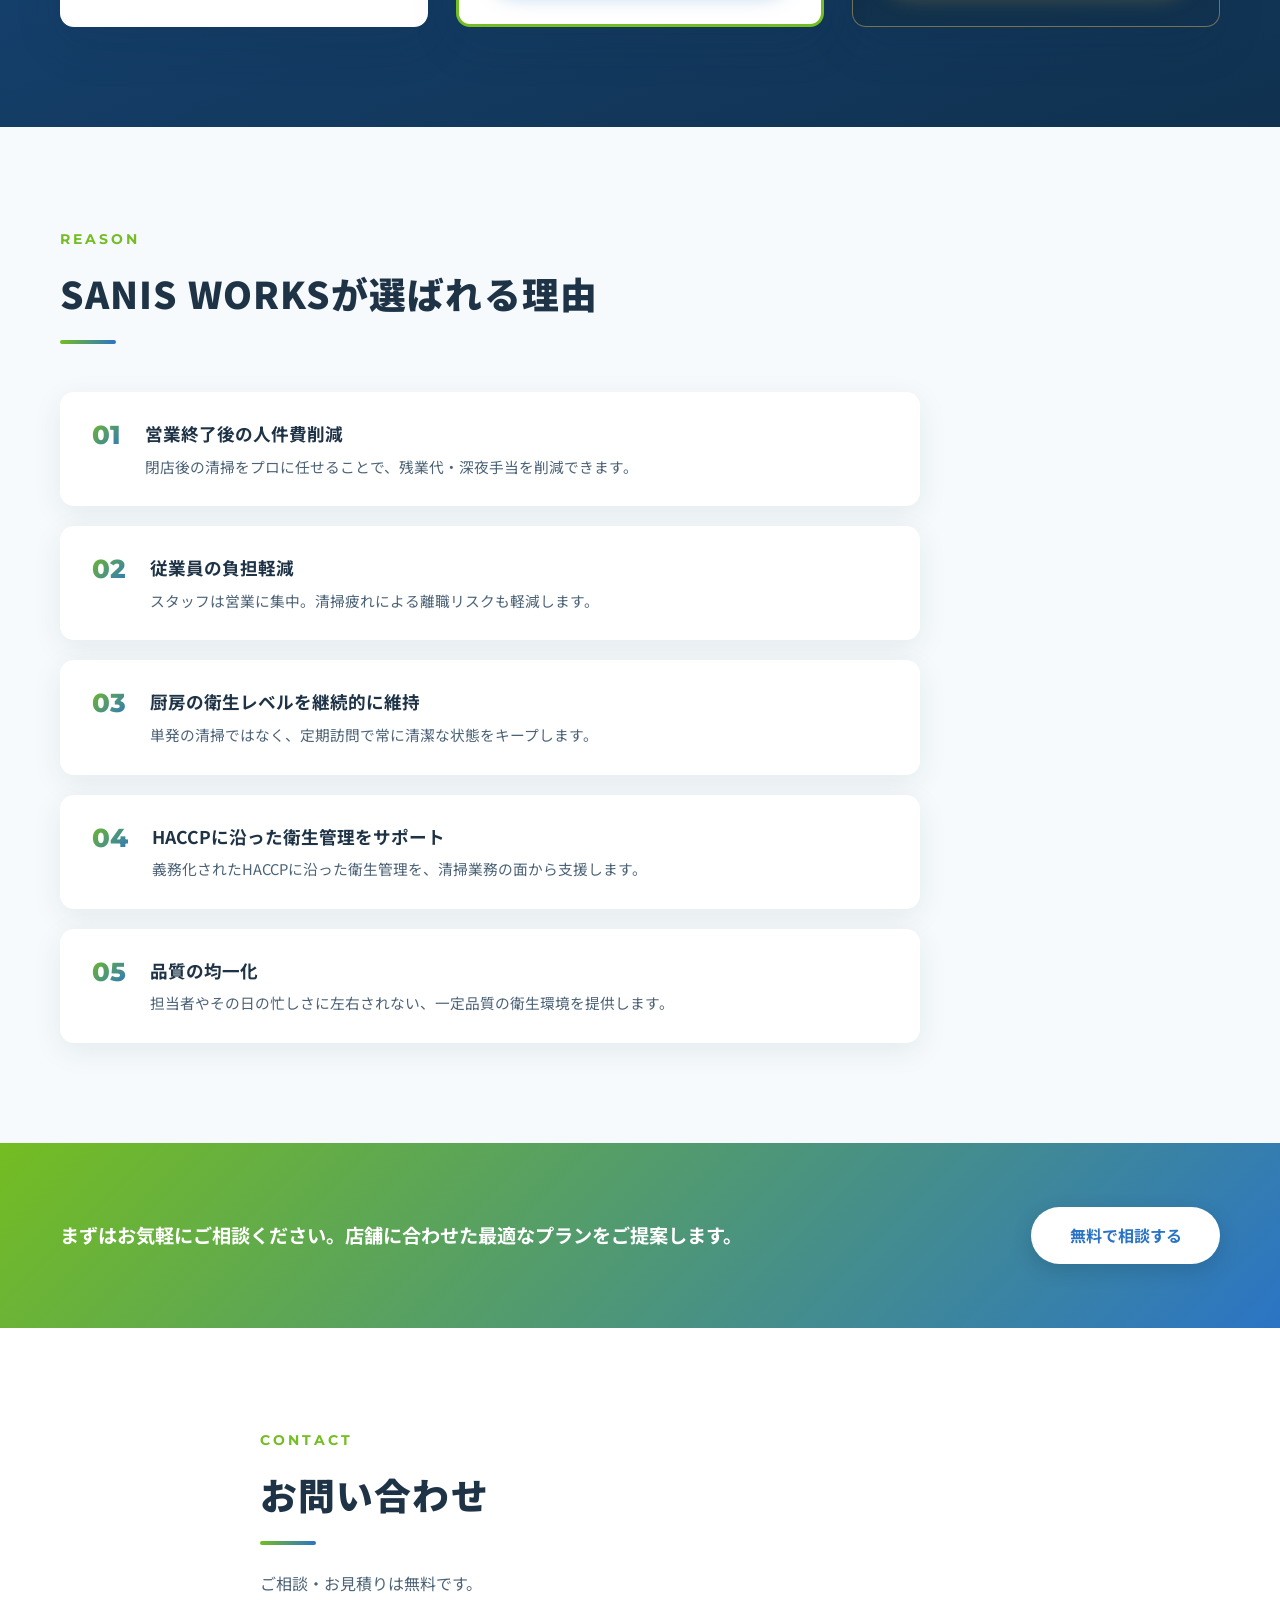
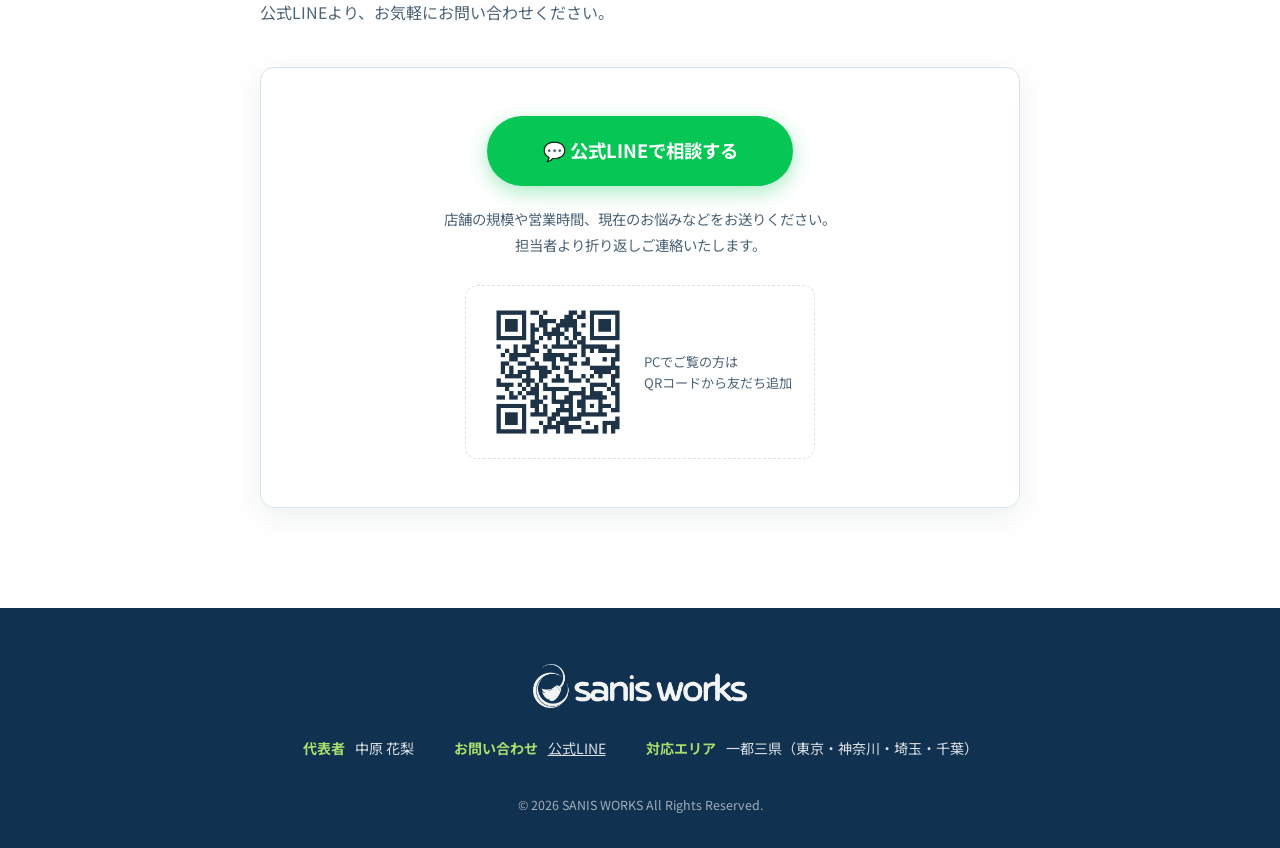
==== commit fb4e46c6: "会社案内の引用帯2つをコンテンツ幅いっぱいに拡大・中央寄せ Co-Authored-By: Claude Fable 5 <noreply@anthropic.com>" ====
--- a/index.html
+++ b/index.html
@@ -143,9 +143,13 @@
             そして、料理人は料理に、ホールスタッフは接客に、店舗責任者は店舗運営に。
             それぞれが本来向き合うべき仕事に集中できる環境をつくること。
           </p>
-          <p class="about__mission-quote">
-            「清掃を従業員がやるもの」から、<br class="sp-only">「外部の仕組みで支えるもの」へ。
-          </p>
+        </div>
+
+        <p class="about__mission-quote">
+          「清掃を従業員がやるもの」から、<br class="sp-only">「外部の仕組みで支えるもの」へ。
+        </p>
+
+        <div class="about__mission">
           <p>
             飲食店の閉店後業務の当たり前を変えていくことが、SANIS WORKSの目指すものです。
           </p>
--- a/css/style.css
+++ b/css/style.css
@@ -371,8 +371,8 @@
 .about__text--full { max-width: 860px; margin-bottom: 72px; }
 
 .about__quote {
-  max-width: 860px;
   margin: 8px 0 40px;
+  text-align: center;
   padding: 32px 36px;
   background: #fff;
   border-radius: var(--radius);
@@ -386,17 +386,21 @@
   line-height: 1.7;
 }
 
-.about__mission { max-width: 860px; margin-bottom: 72px; }
+.about__mission { max-width: 860px; margin-bottom: 40px; }
 .about__mission p { margin-bottom: 1.2em; }
 .about__mission strong { color: var(--c-primary); }
 .about__mission-quote {
   font-size: clamp(1.05rem, 2vw, 1.3rem);
   font-weight: 900;
   color: var(--c-primary-dark);
-  padding: 20px 24px;
-  background: linear-gradient(90deg, var(--c-mint), var(--c-sky));
-  border-radius: 12px;
-  display: inline-block;
+  margin: 0 0 40px;
+  padding: 24px 28px;
+  background: #fff;
+  border-left: 5px solid var(--c-primary);
+  border-radius: var(--radius);
+  box-shadow: var(--shadow);
+  display: block;
+  text-align: center;
 }
 
 .about__visual img {
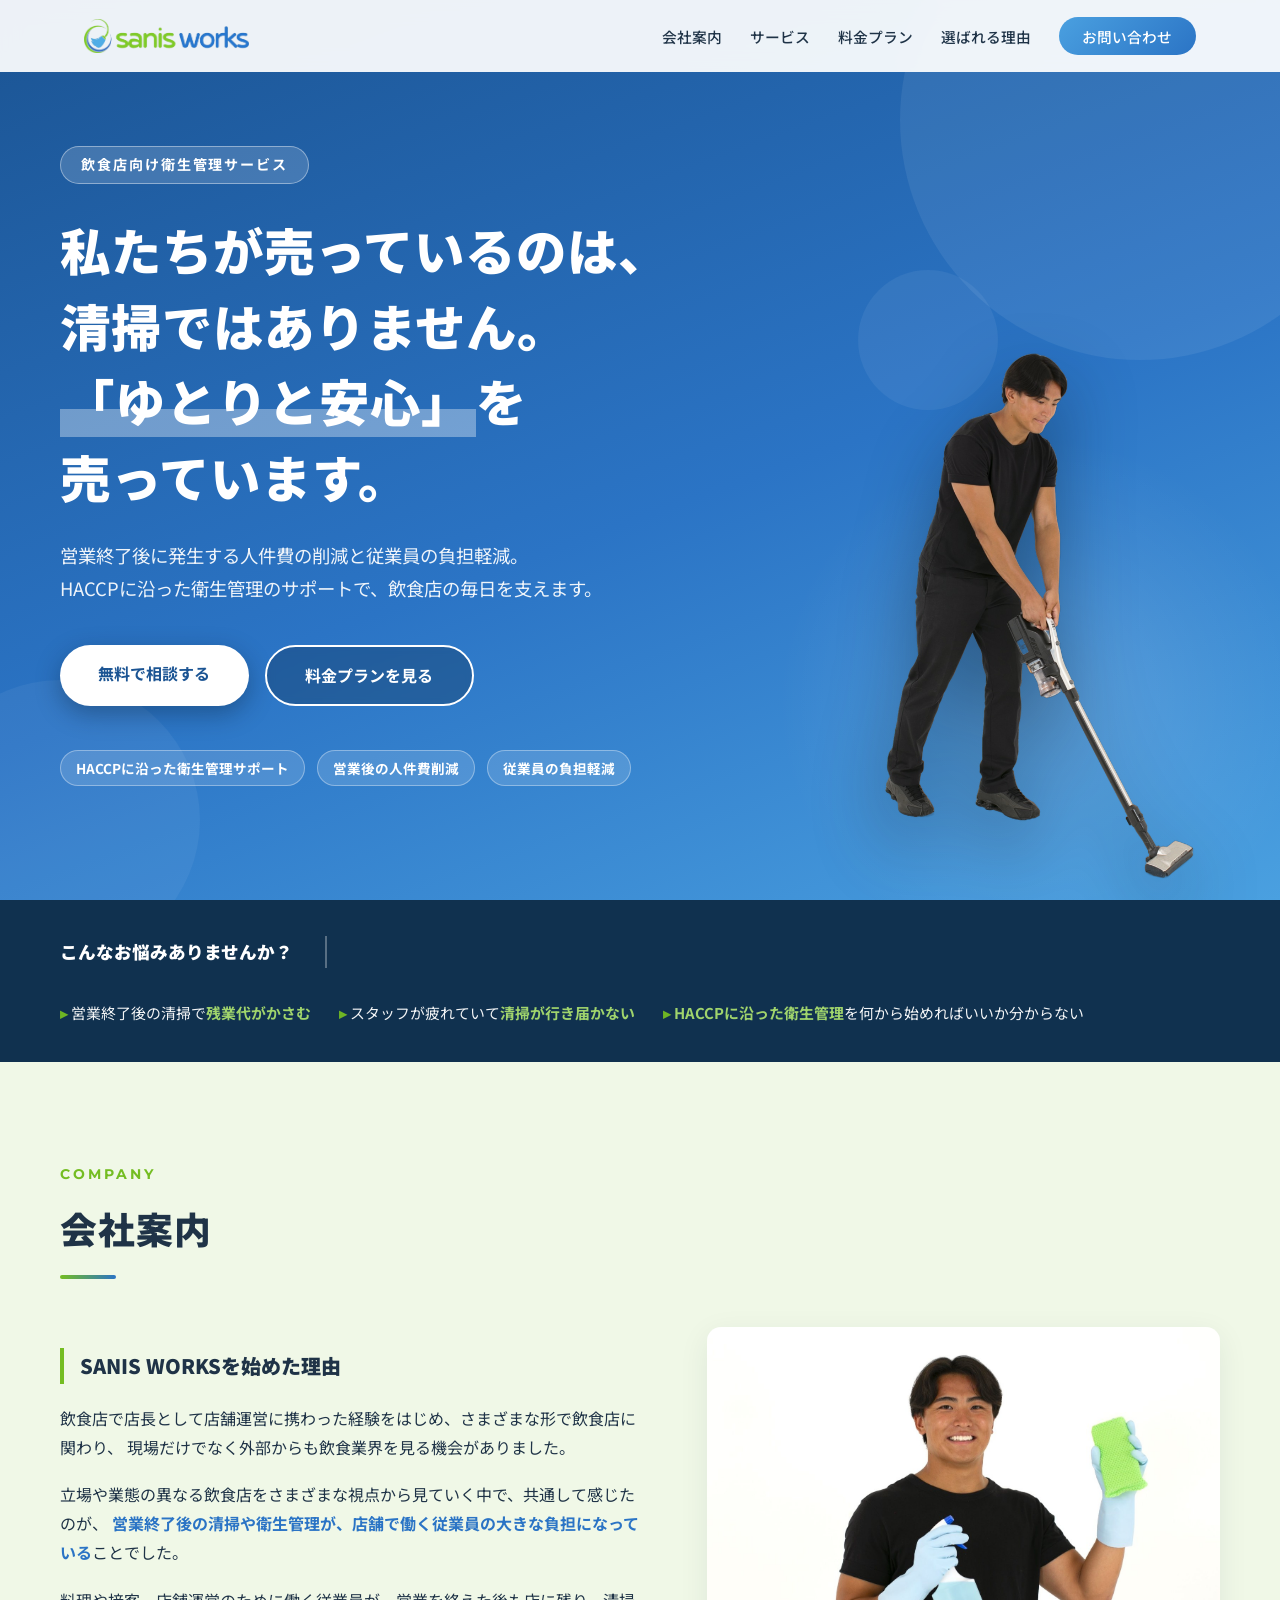
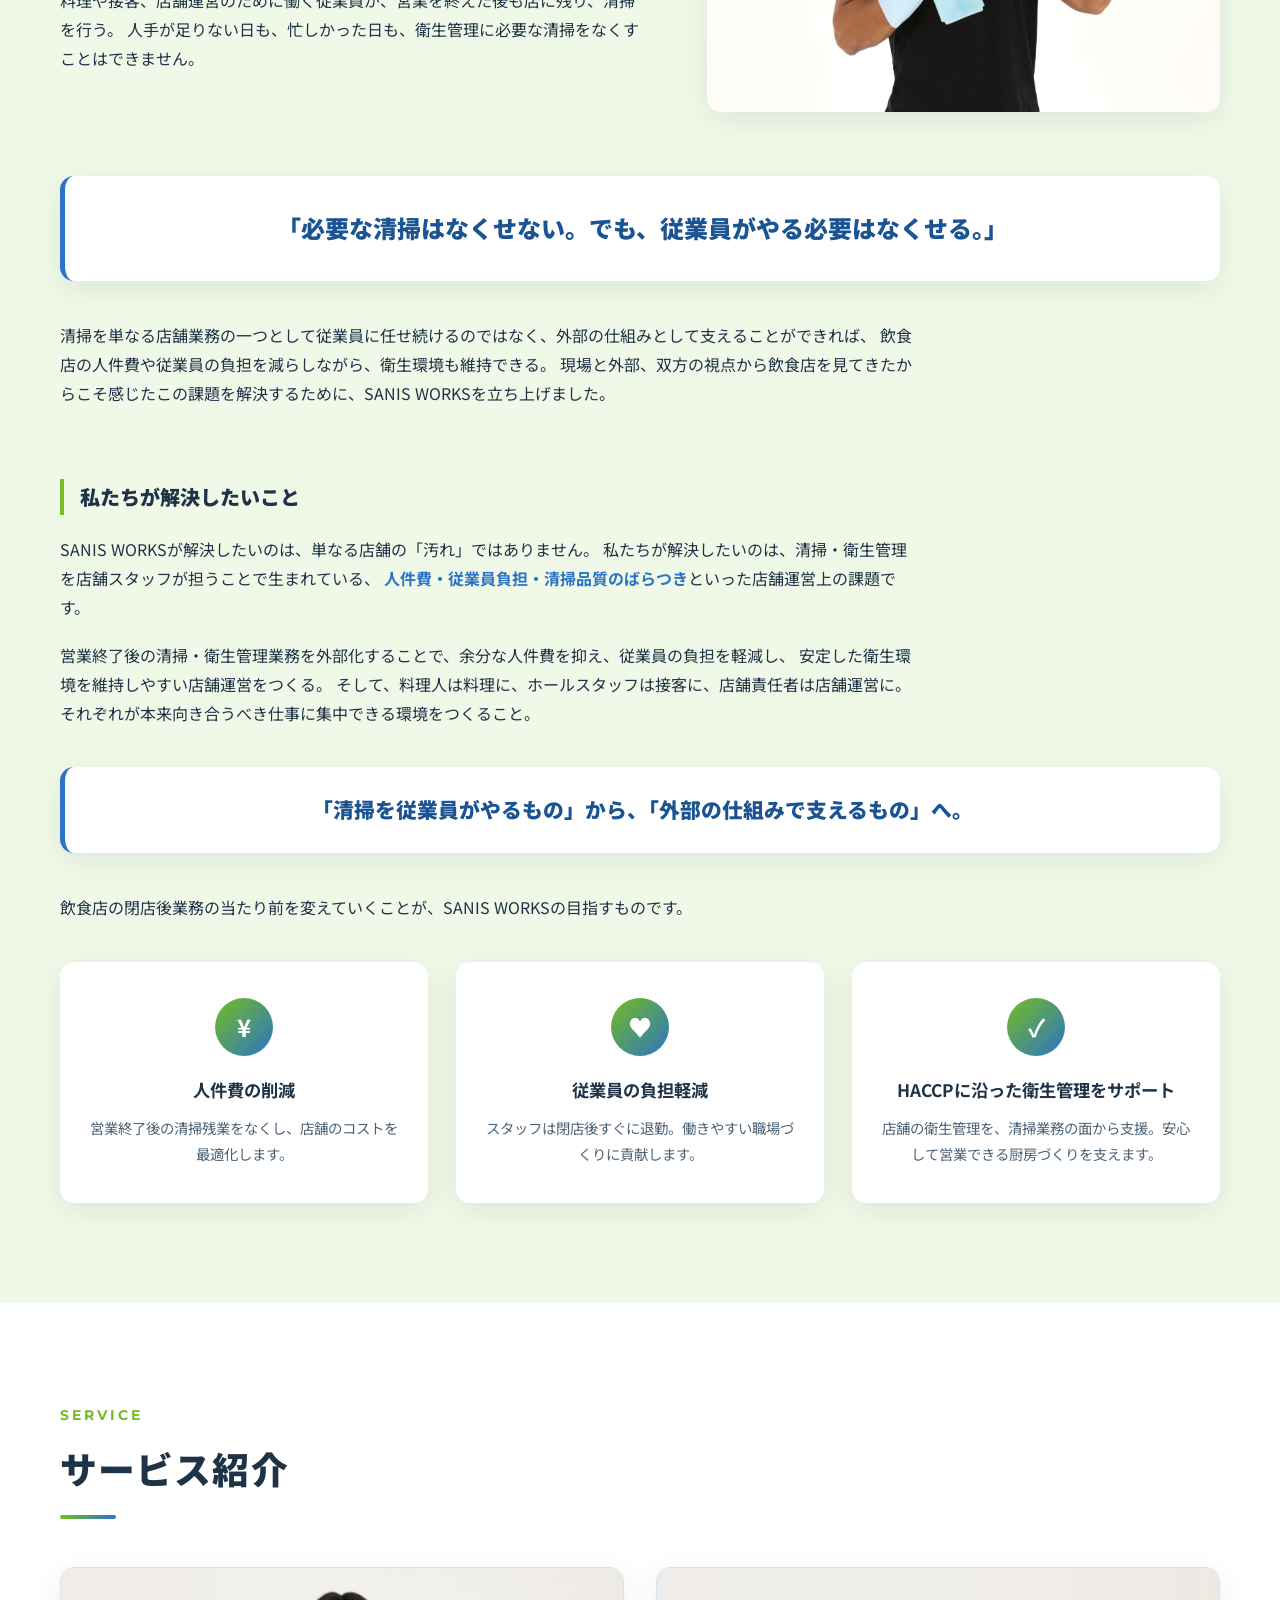
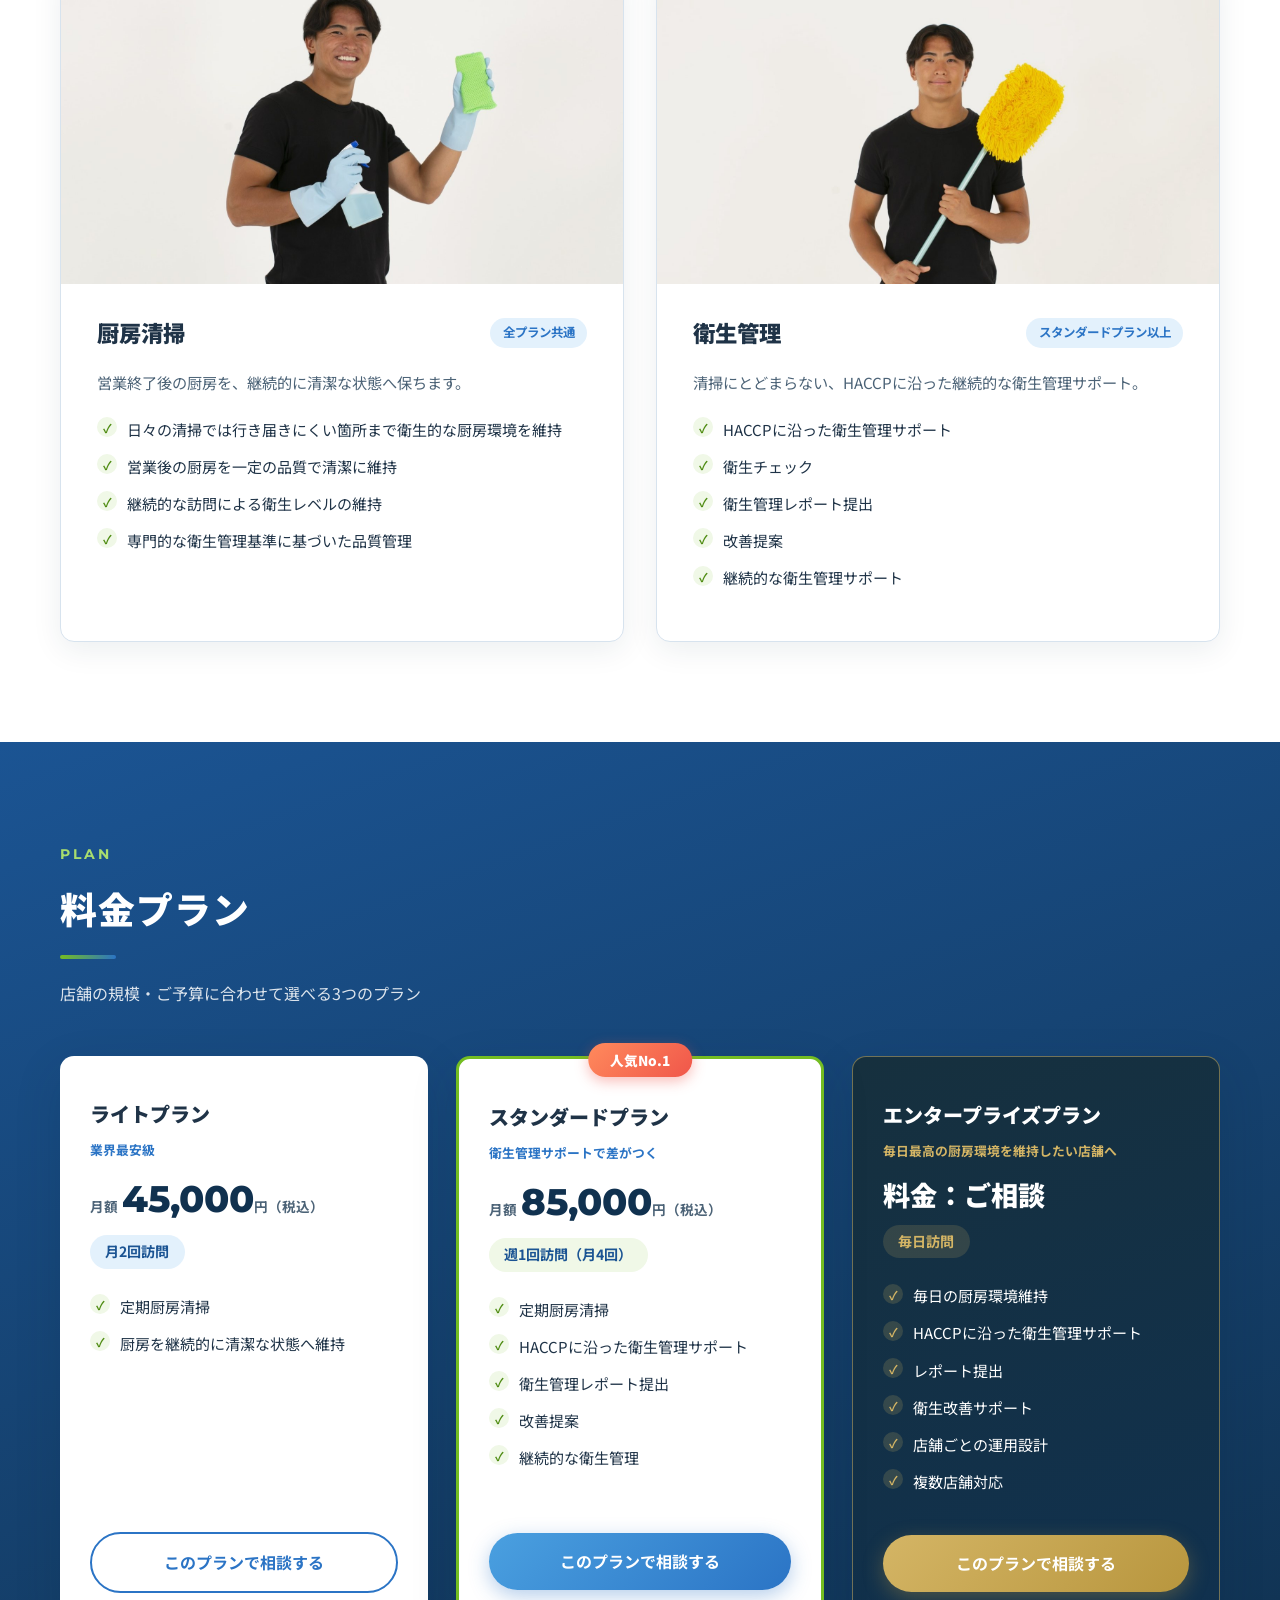
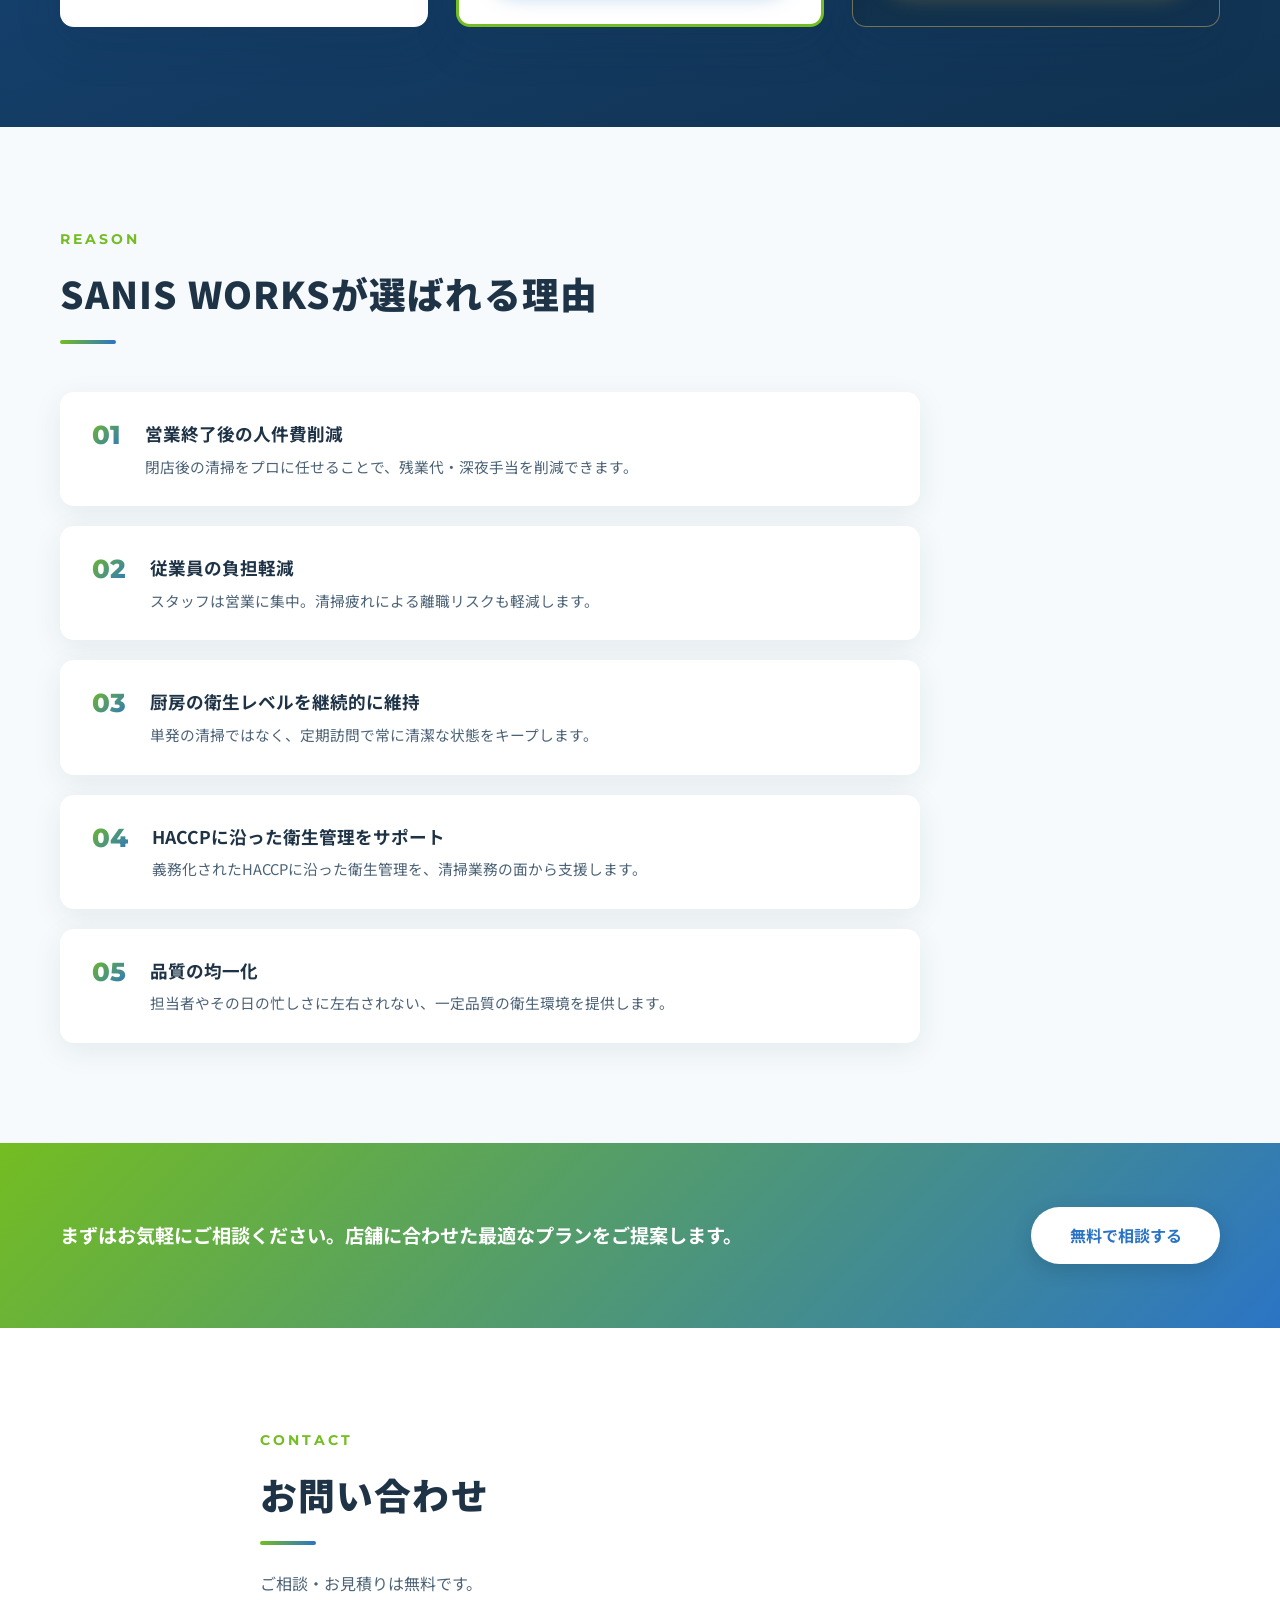
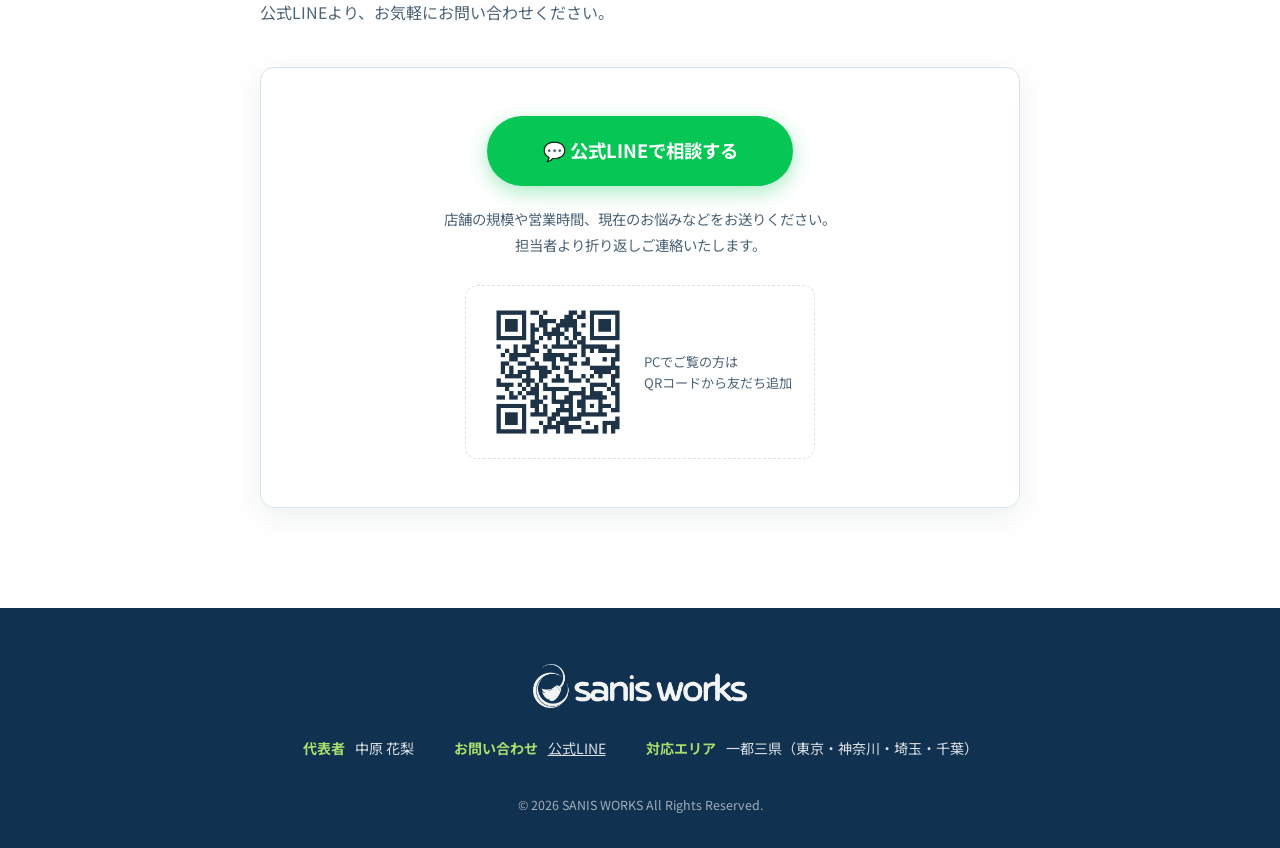
==== commit 3e1c12ba: "デザイン・UX改善: キャッチコピー改行/メニュー透け/LINEボタン折り返しを修正 - ヒーローのキャッチコピーを文節単位で改行するようにし、単語途中の折り返しを解消 - スマホメニューの背景を不透" ====
--- a/index.html
+++ b/index.html
@@ -53,9 +53,9 @@
         <div class="hero__content">
         <p class="hero__eyebrow">飲食店向け衛生管理サービス</p>
         <h1 class="hero__title">
-          私たちが売っているのは、<br>
-          清掃ではありません。<br>
-          <span class="hero__title-em">「ゆとりと安心」</span>を<br class="sp-only">売っています。
+          <span class="ph">私たちが</span><span class="ph">売っているのは、</span><br>
+          <span class="ph">清掃では</span><span class="ph">ありません。</span><br>
+          <span class="hero__title-em">「ゆとりと安心」</span>を<br class="sp-only"><span class="ph">売っています。</span>
         </h1>
         <p class="hero__lead">
           営業終了後に発生する人件費の削減と従業員の負担軽減。<br class="pc-only">
--- a/css/style.css
+++ b/css/style.css
@@ -242,13 +242,15 @@
 }
 
 .hero__title {
-  font-size: clamp(1.9rem, 4.6vw, 3.4rem);
+  font-size: clamp(1.7rem, 4.6vw, 3.15rem);
   font-weight: 900;
   line-height: 1.5;
   letter-spacing: 0.02em;
   margin-bottom: 24px;
   text-wrap: balance;
 }
+/* 文節のかたまりごとに改行させ、単語の途中で折り返さないようにする */
+.hero__title .ph { display: inline-block; }
 .hero__title-em {
   background: linear-gradient(transparent 62%, rgba(255, 255, 255, 0.35) 62%);
   padding: 0 0.08em;
@@ -675,6 +677,7 @@
   color: #fff;
   font-size: 1.15rem;
   padding: 1em 3em;
+  white-space: nowrap;
   box-shadow: 0 6px 20px rgba(6, 199, 85, 0.35);
 }
 .btn--line:hover { box-shadow: 0 10px 26px rgba(6, 199, 85, 0.45); }
@@ -765,11 +768,28 @@
   .header__nav {
     position: fixed;
     inset: var(--header-h) 0 auto 0;
-    background: rgba(255, 255, 255, 0.98);
+    background: #fff;
     box-shadow: 0 12px 30px rgba(15, 46, 61, 0.15);
     transform: translateY(-120%);
     visibility: hidden;
     transition: transform 0.35s ease, visibility 0s 0.35s;
+  }
+
+  /* メニュー展開中は背後を暗くする（タップで閉じる） */
+  body::after {
+    content: "";
+    position: fixed;
+    inset: 0;
+    background: rgba(16, 49, 79, 0.45);
+    opacity: 0;
+    visibility: hidden;
+    transition: opacity 0.3s ease, visibility 0s 0.3s;
+    z-index: 90;
+  }
+  body.menu-open::after {
+    opacity: 1;
+    visibility: visible;
+    transition: opacity 0.3s ease;
   }
   .header__nav.is-open {
     transform: translateY(0);
@@ -841,6 +861,7 @@
 
   .reason-item { padding: 22px 20px; gap: 16px; }
   .contact__line { padding: 36px 22px; }
+  .btn--line { display: block; width: 100%; padding: 1em 0.5em; font-size: 1.05rem; }
   .contact__qr { display: none; } /* スマホはQR不要（ボタンで直接LINEへ） */
   .cta-band__inner { justify-content: center; text-align: center; }
   .footer__info { flex-direction: column; gap: 12px; align-items: center; }
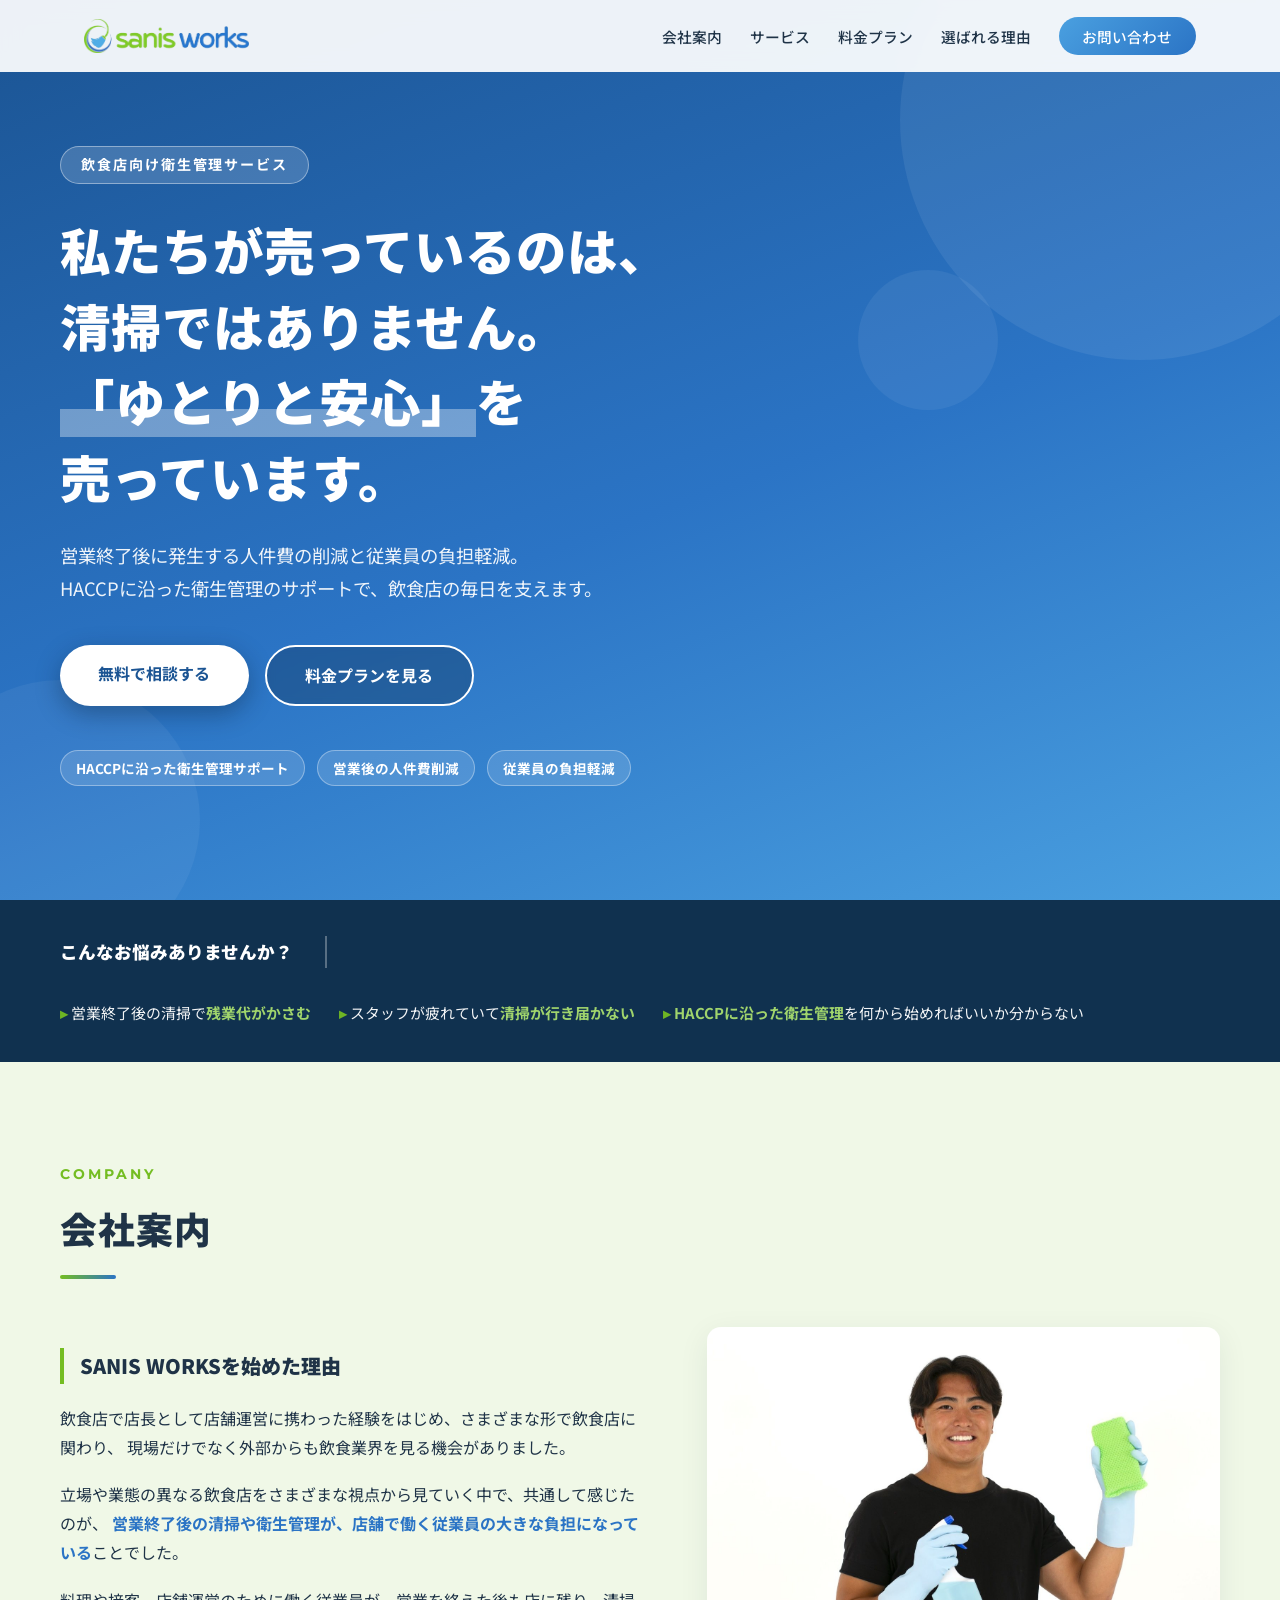
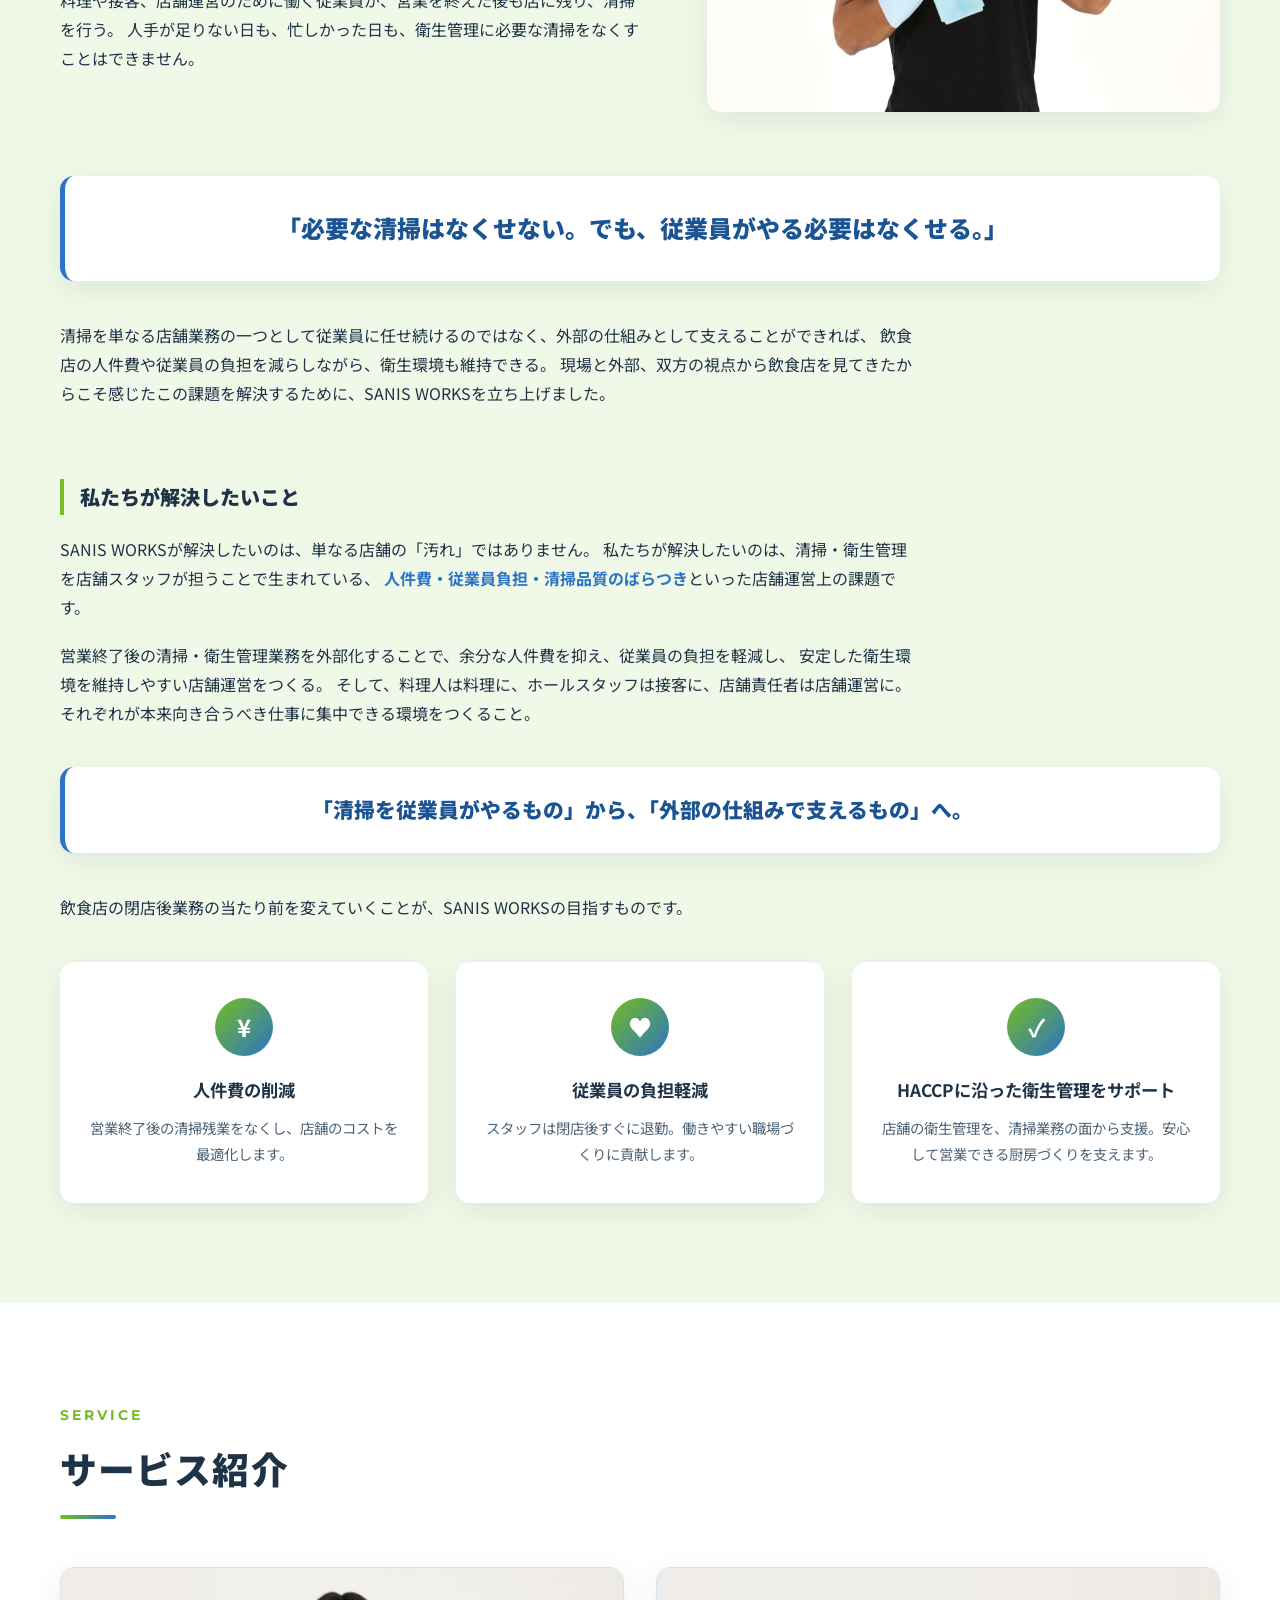
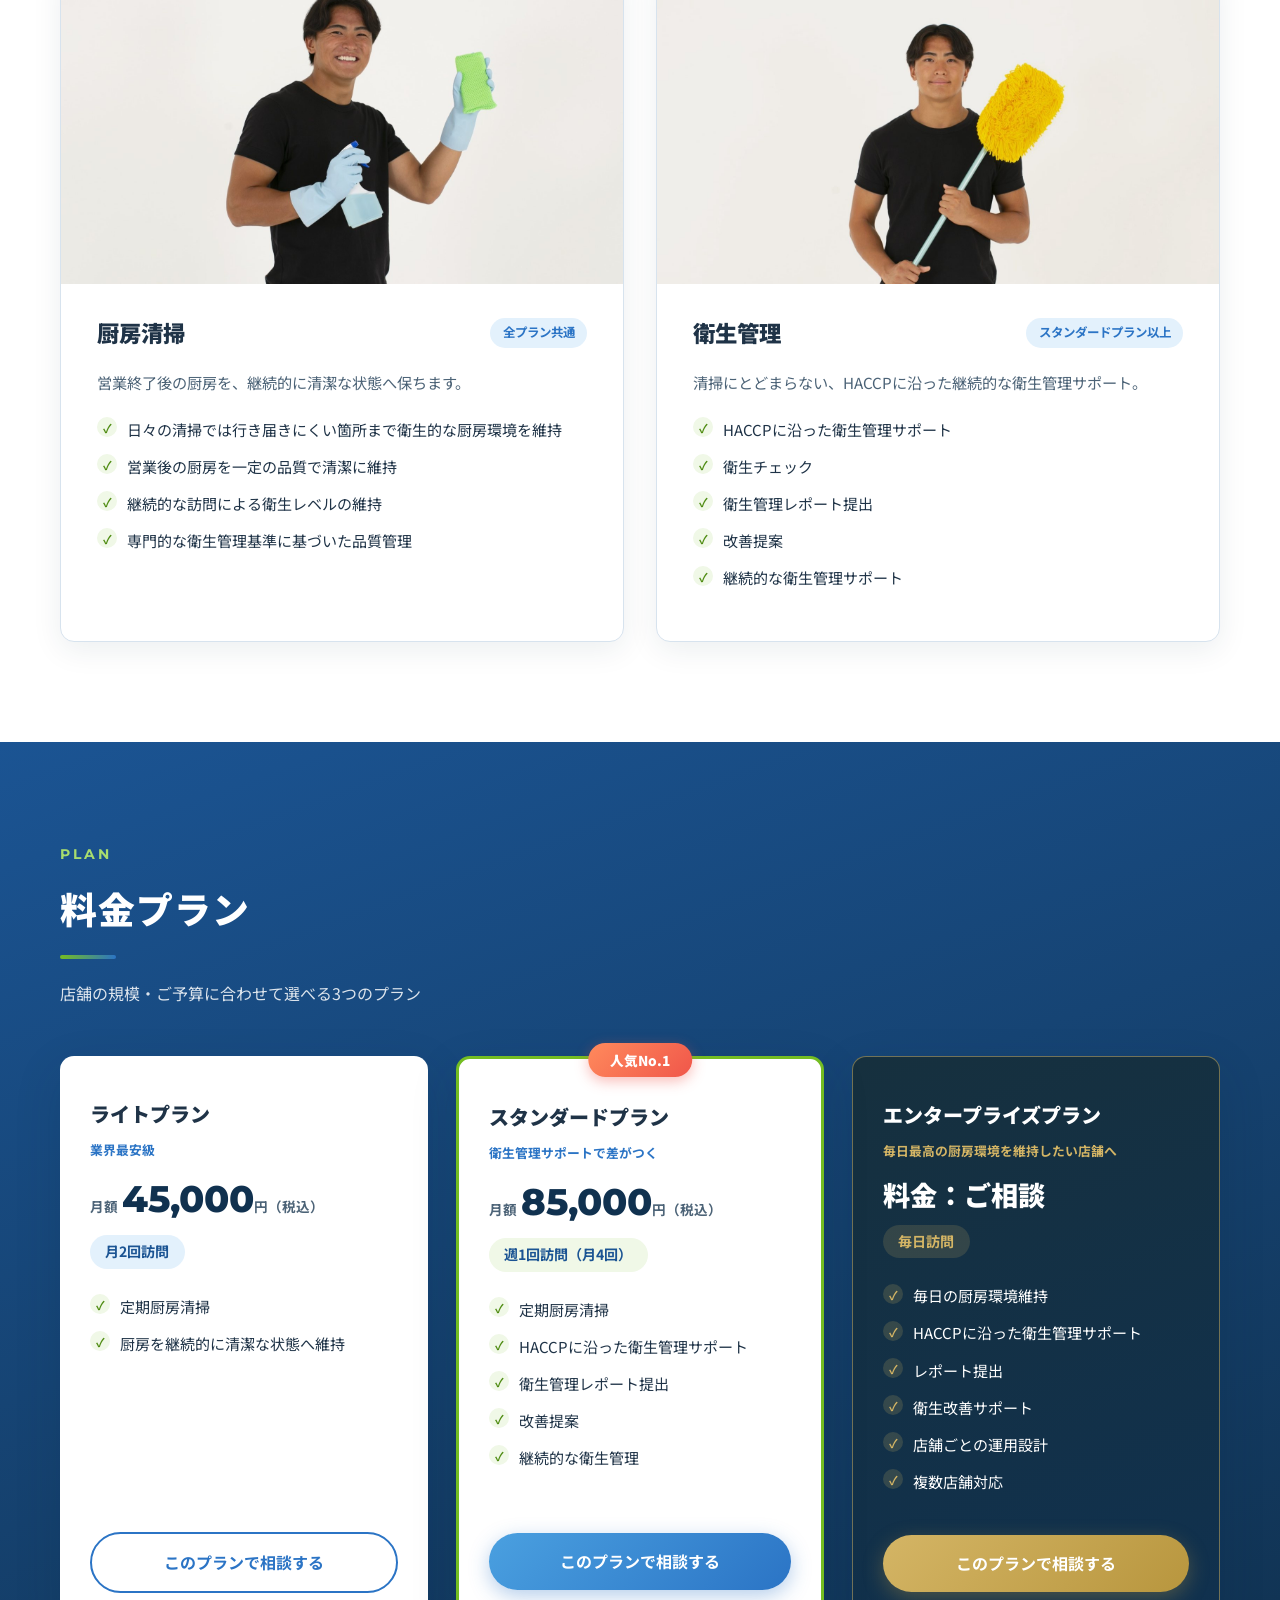
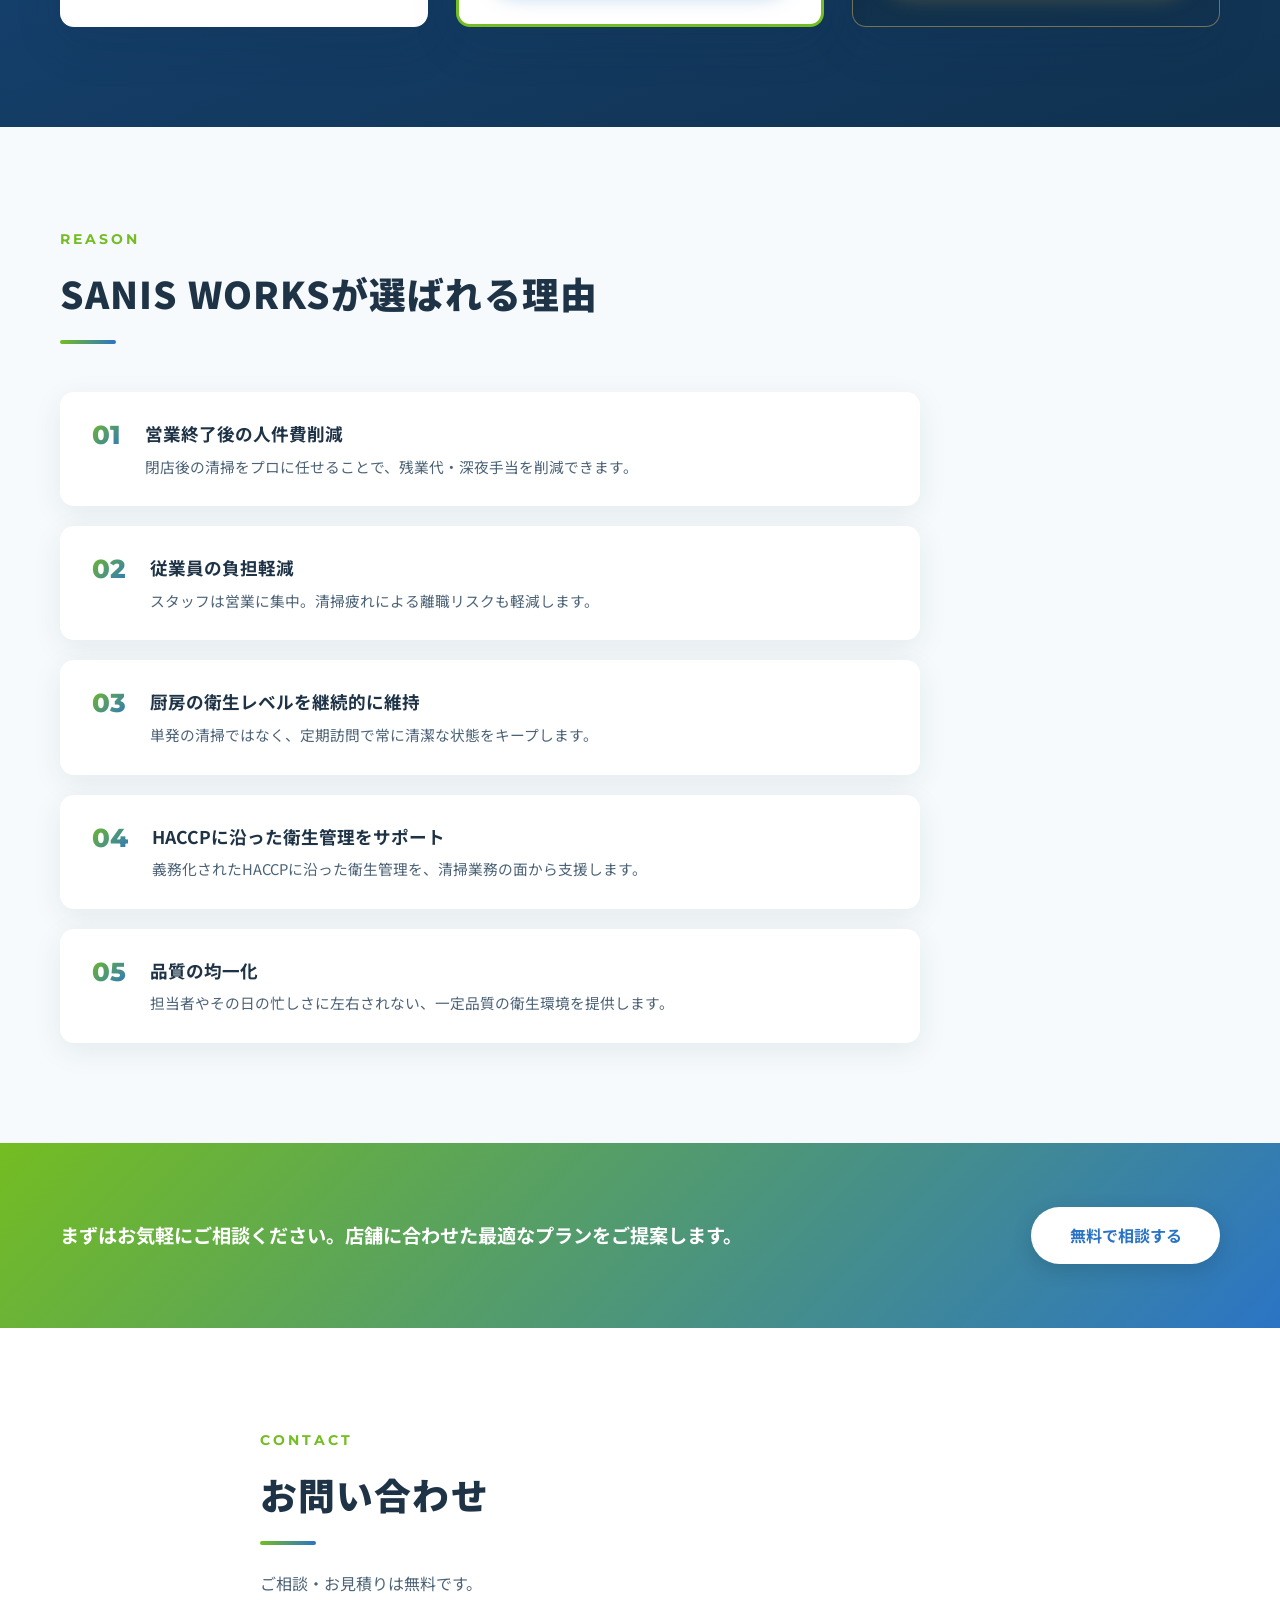
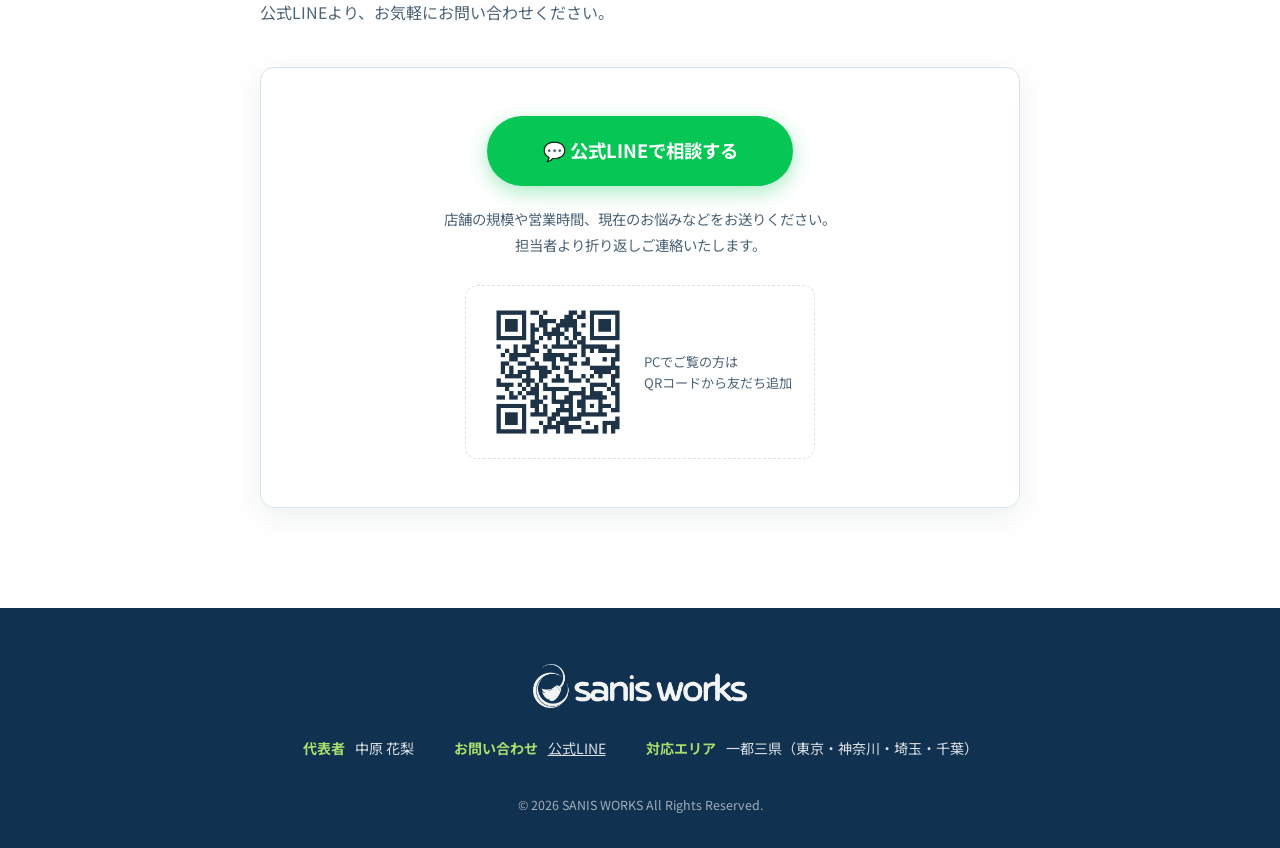
==== commit eb8b6a53: "トップの人物写真をPC含め完全削除（かりん要望） Co-Authored-By: Claude Fable 5 <noreply@anthropic.com>" ====
--- a/index.html
+++ b/index.html
@@ -70,12 +70,7 @@
           <li>営業後の人件費削減</li>
           <li>従業員の負担軽減</li>
         </ul>
-        <!-- スマホ用: バッジ横に表示する人物写真（PCでは下の hero__figure を表示） -->
-        <div class="hero__figure2"><img src="img/hero-cutout.png" alt="" width="720" height="1080"></div>
-        </div>
-      </div>
-      <div class="hero__figure">
-        <img src="img/hero-cutout.png" alt="掃除機で床を清掃するSANIS WORKSのスタッフ" width="720" height="1080">
+        </div>
       </div>
     </section>
 
--- a/css/style.css
+++ b/css/style.css
@@ -196,38 +196,10 @@
 }
 
 .hero__content {
-  max-width: 660px;
+  max-width: 720px;
   position: relative;
   z-index: 2;
 }
-
-/* 人物切り抜き: 背景に直接立たせる */
-.hero__figure {
-  position: absolute;
-  bottom: 0;
-  right: max(3vw, calc((100% - 1300px) / 2));
-  width: clamp(280px, 31vw, 450px);
-  z-index: 1;
-  pointer-events: none;
-}
-.hero__figure::before {
-  content: "";
-  position: absolute;
-  left: 50%;
-  bottom: -12%;
-  width: 135%;
-  aspect-ratio: 1;
-  transform: translateX(-50%);
-  border-radius: 50%;
-  background: radial-gradient(circle, rgba(255, 255, 255, 0.16) 0%, rgba(255, 255, 255, 0.05) 45%, transparent 70%);
-}
-.hero__figure img {
-  position: relative;
-  width: 100%;
-  display: block;
-  filter: drop-shadow(0 30px 36px rgba(7, 28, 48, 0.45));
-}
-.hero__figure2 { display: none; }
 
 .hero__eyebrow {
   display: inline-block;
@@ -811,36 +783,8 @@
 }
 
 @media (max-width: 1023px) {
-  /* タブレット以下: バッジ3つの右横に人物を配置 */
-  .hero { padding-bottom: 48px; }
-  .hero__figure { display: none; }
-  .hero__content {
-    display: grid;
-    grid-template-columns: 1.1fr 0.9fr;
-    grid-template-areas: "eyebrow eyebrow" "title title" "lead lead" "actions actions" "badges figure";
-    column-gap: 12px;
-    align-items: end;
-    max-width: 640px;
-    margin: 0 auto;
-  }
-  .hero__eyebrow { grid-area: eyebrow; justify-self: start; }
-  .hero__title { grid-area: title; }
-  .hero__lead { grid-area: lead; }
-  .hero__actions { grid-area: actions; }
+  .hero { padding-bottom: 72px; }
   .hero__actions .btn { width: 100%; }
-  .hero__badges {
-    grid-area: badges;
-    flex-direction: column;
-    align-items: flex-start;
-    gap: 10px;
-    margin-bottom: 8px;
-  }
-  .hero__figure2 { display: block; grid-area: figure; align-self: end; }
-  .hero__figure2 img {
-    width: 100%;
-    max-width: 230px;
-    filter: drop-shadow(0 18px 24px rgba(7, 28, 48, 0.4));
-  }
   .plan__grid { grid-template-columns: 1fr; max-width: 520px; margin: 0 auto; gap: 40px; }
   .plan-card--featured { transform: none; }
   .plan-card--featured:hover { transform: translateY(-6px); }
@@ -859,6 +803,14 @@
   .problems__title { border-right: none; padding-right: 0; border-bottom: 2px solid rgba(255,255,255,0.3); padding-bottom: 10px; }
   .problems__list { flex-direction: column; gap: 8px; }
 
+  /* 引用文: 2行で収まるよう余白を詰め、文字サイズを画面幅に連動させる */
+  .about__quote { padding: 28px 14px; }
+  .about__quote p { font-size: clamp(0.75rem, calc((100vw - 68px) / 19), 1.5rem); }
+  .about__mission-quote {
+    padding: 22px 14px;
+    font-size: clamp(0.75rem, calc((100vw - 68px) / 17), 1.3rem);
+  }
+
   .reason-item { padding: 22px 20px; gap: 16px; }
   .contact__line { padding: 36px 22px; }
   .btn--line { display: block; width: 100%; padding: 1em 0.5em; font-size: 1.05rem; }
